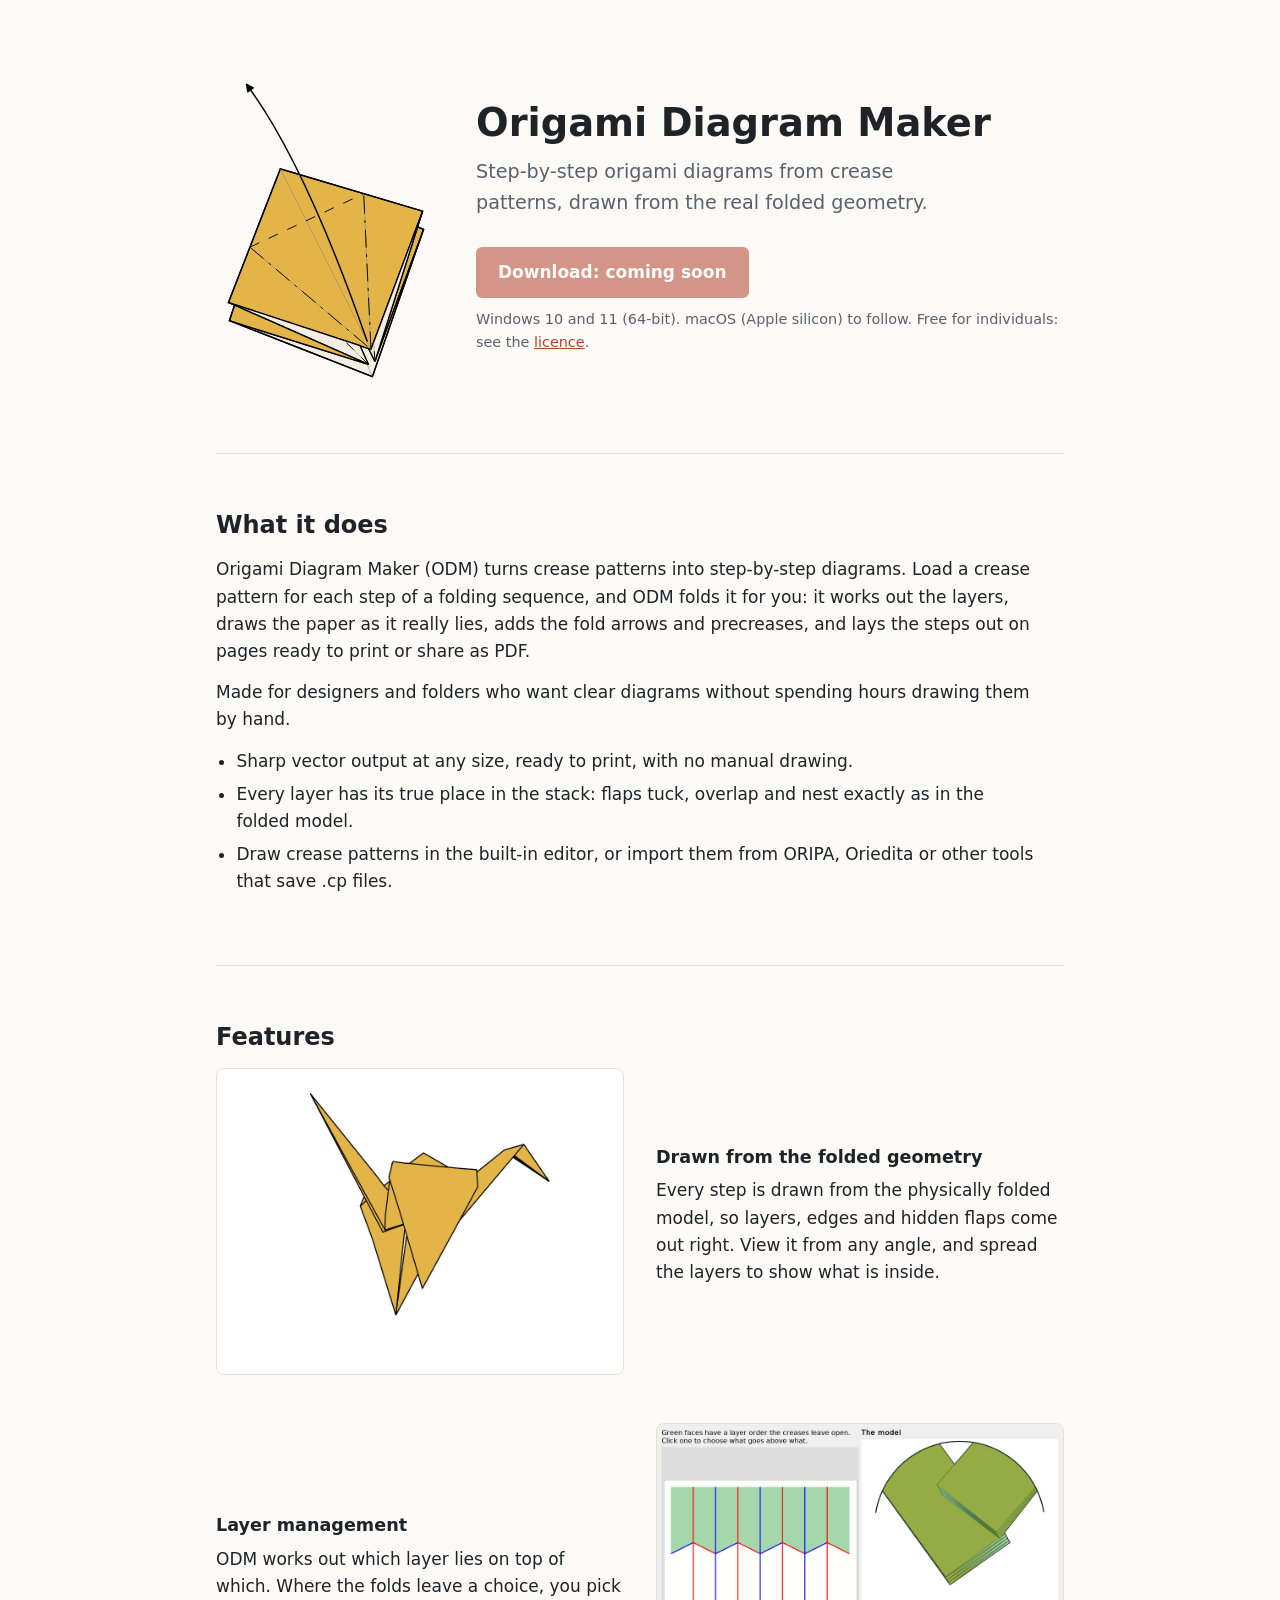
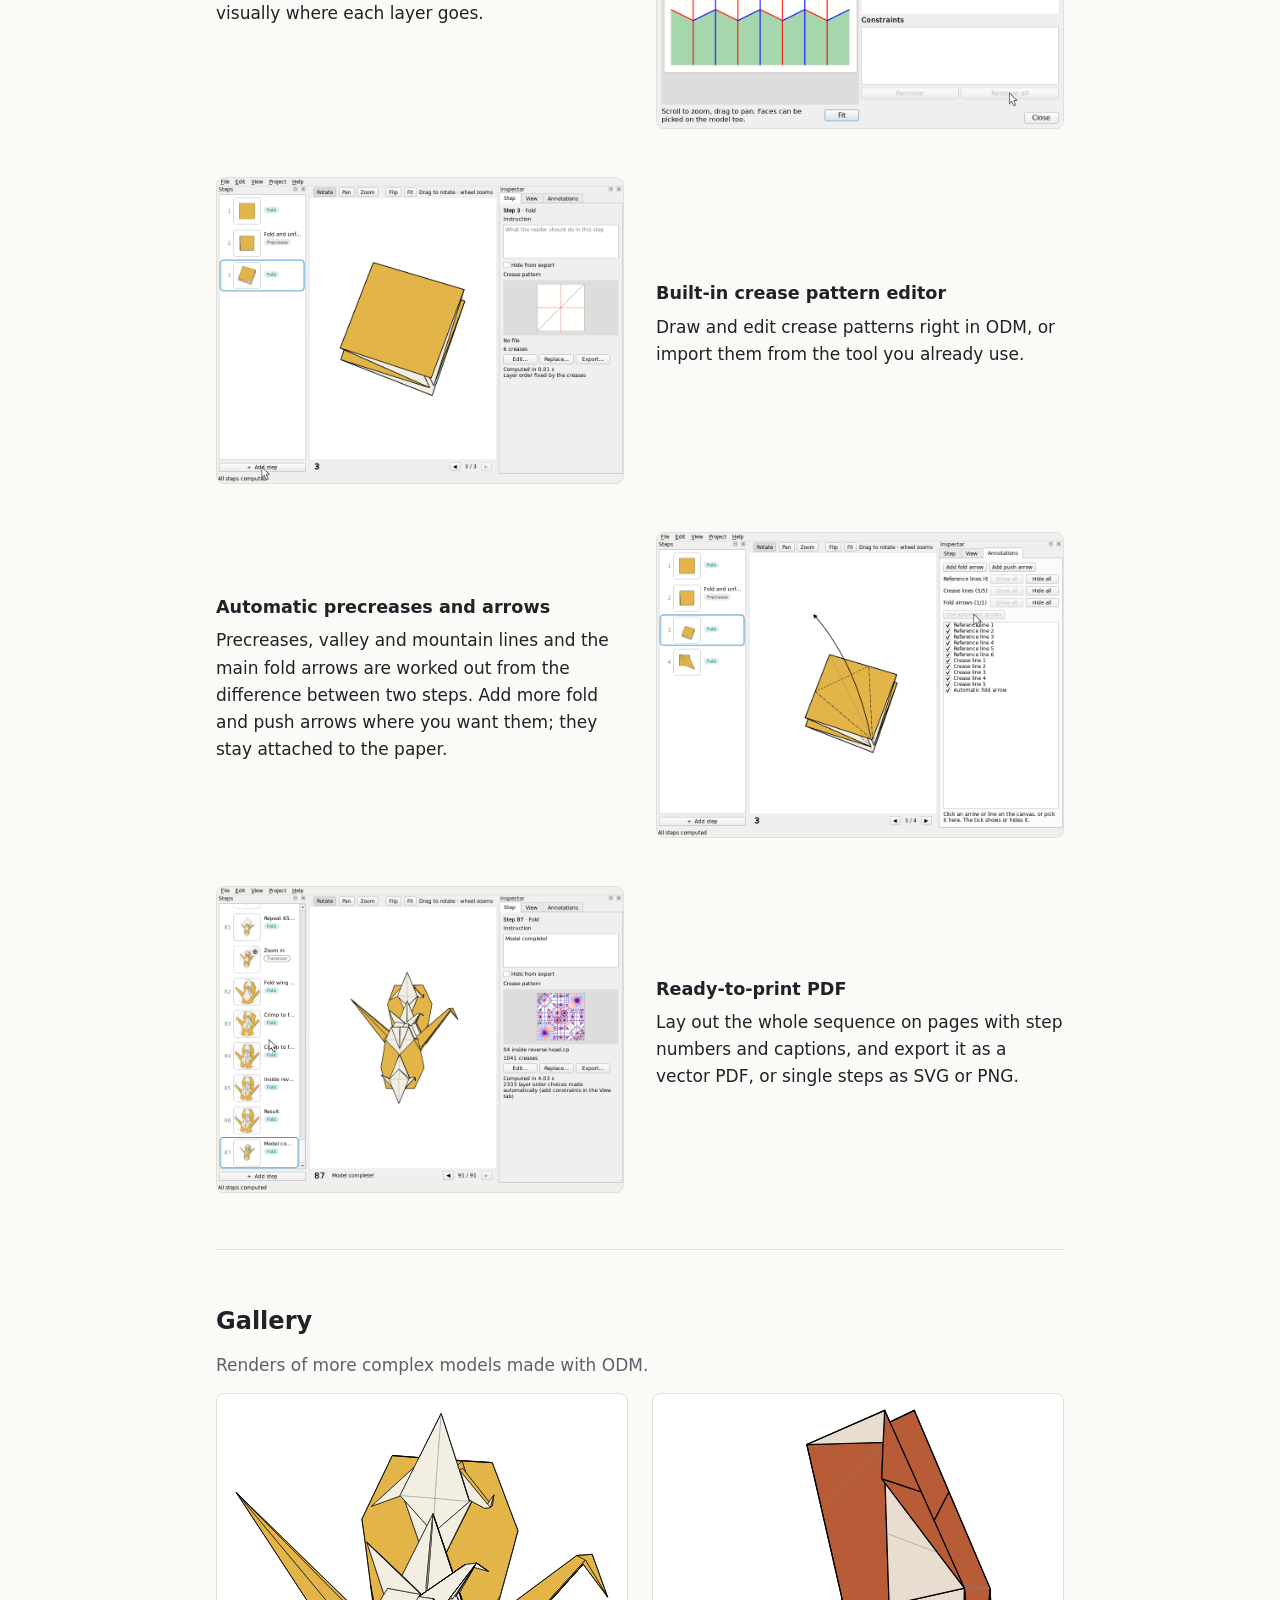
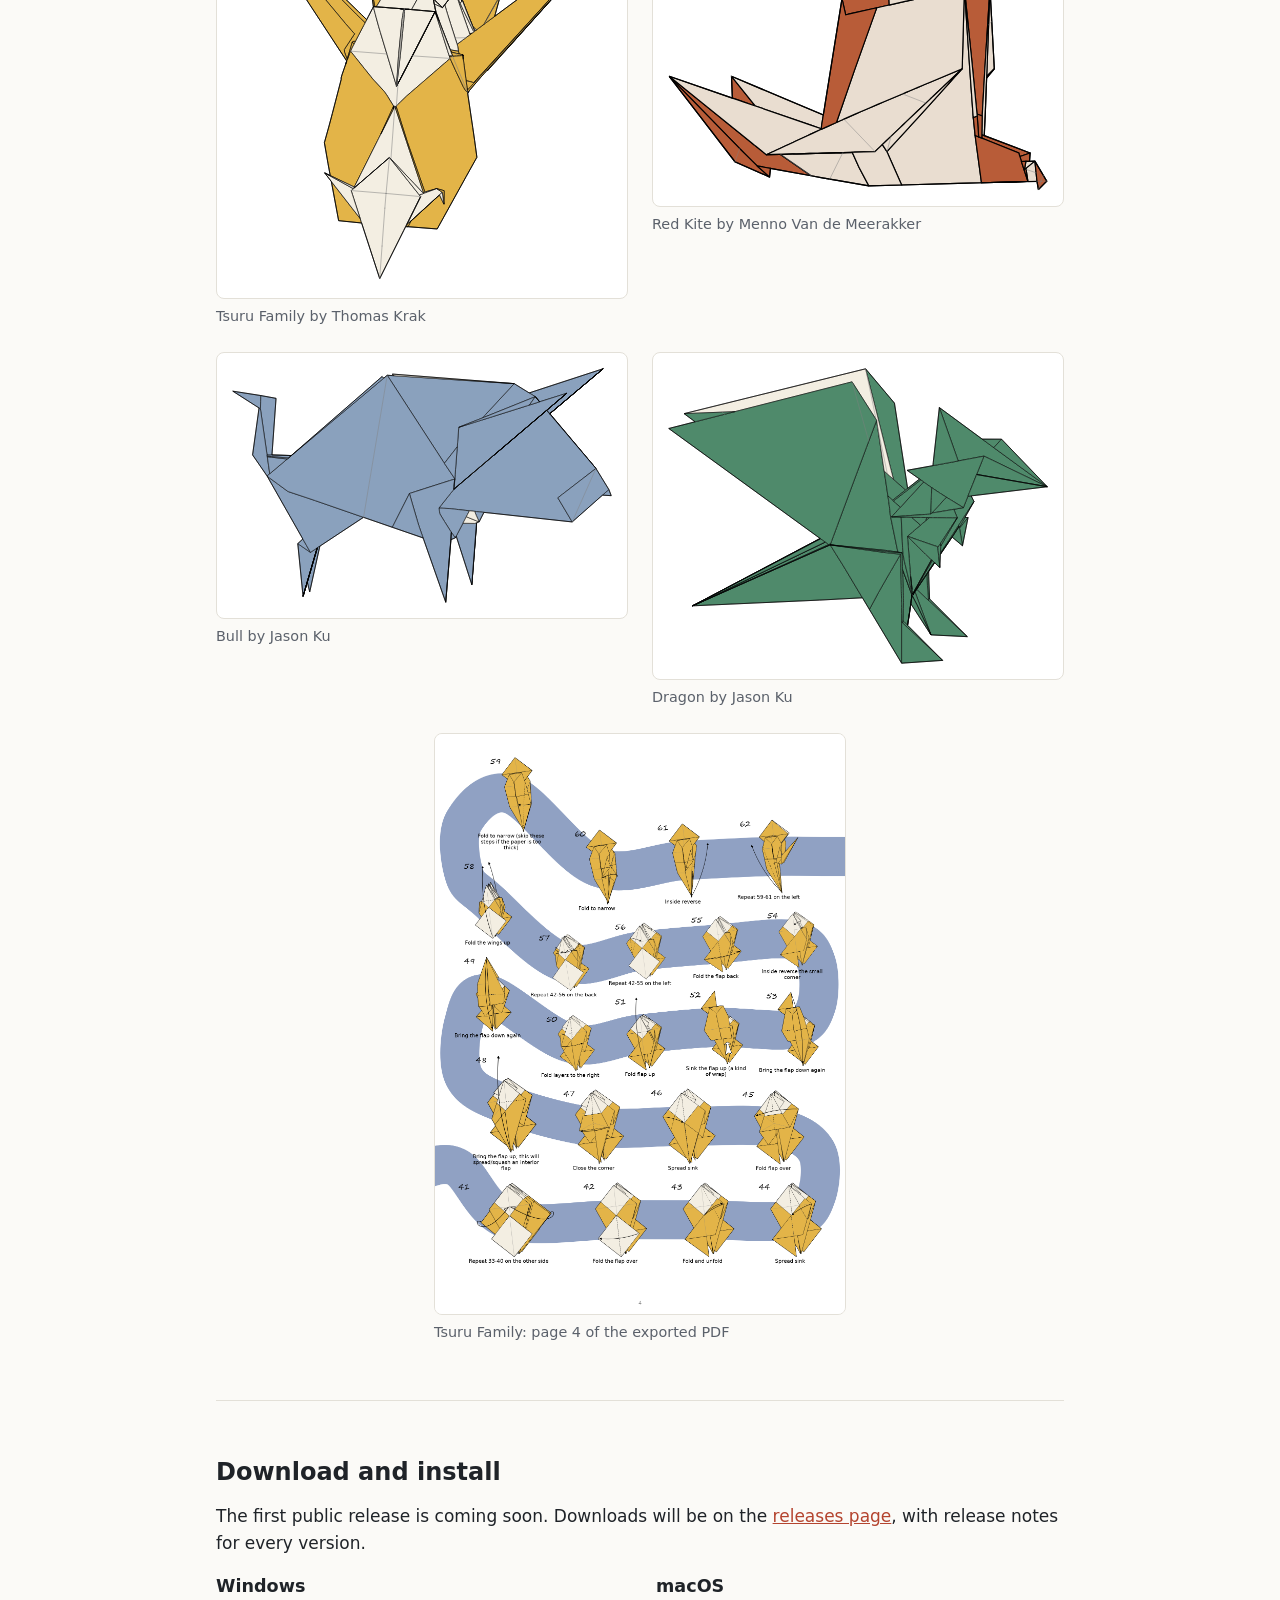
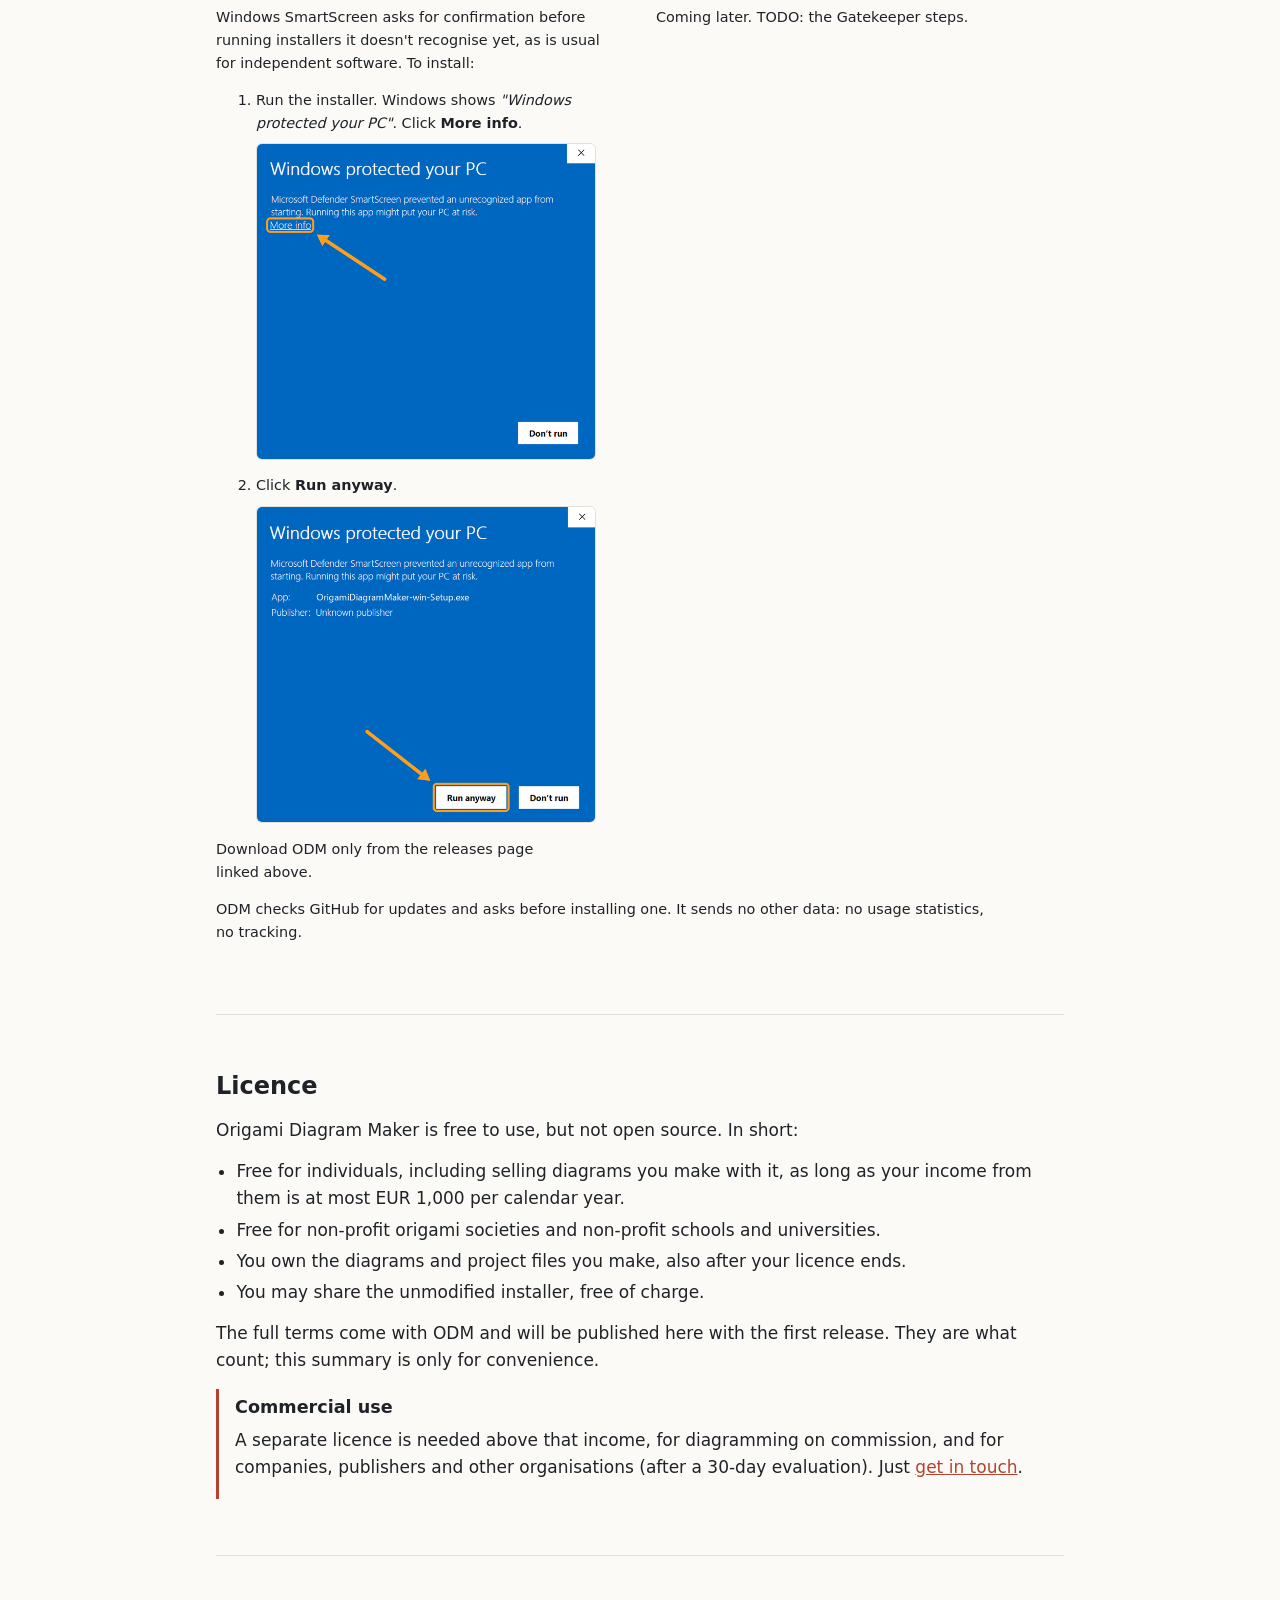
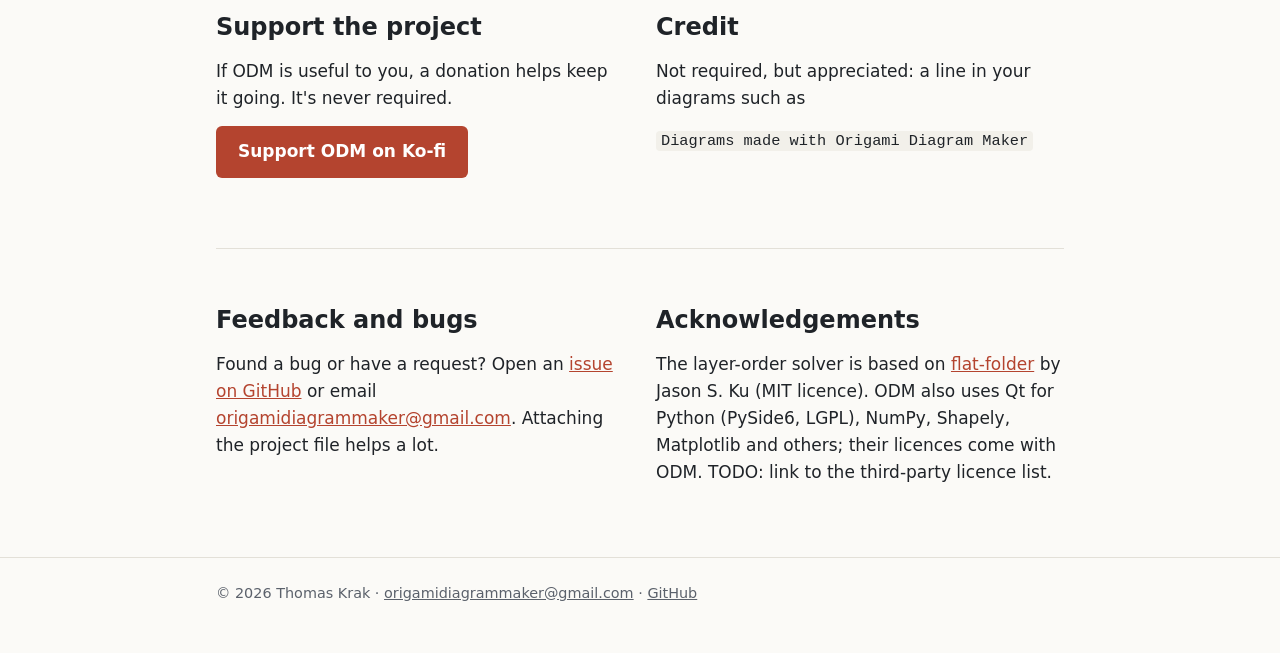
==== docs/index.html @ b50533db "Website: page 4 of the Tsuru Family export with step 47 fixed (?v=2) Co-Authored-By: Claude Opus 5.5" ====
<!doctype html>
<html lang="en">
<head>
<meta charset="utf-8">
<meta name="viewport" content="width=device-width, initial-scale=1">
<title>Origami Diagram Maker</title>
<meta name="description" content="A desktop program for making step-by-step origami diagrams from crease patterns.">
<link rel="icon" href="assets/icon.svg" type="image/svg+xml">
<link rel="icon" href="assets/icon_32.png" sizes="32x32" type="image/png">
<link rel="apple-touch-icon" href="assets/icon_256.png">
<!-- Link previews (Facebook, Discord, forums). TODO: a 1200x630 assets/social.png; the URLs must be absolute. -->
<meta property="og:title" content="Origami Diagram Maker">
<meta property="og:description" content="Step-by-step origami diagrams from crease patterns.">
<meta property="og:url" content="https://origamidiagrammaker.github.io/">
<meta property="og:image" content="https://origamidiagrammaker.github.io/assets/logo_512.png">
<meta name="twitter:card" content="summary">
<style>
  :root { --bg: #fbfaf7; --fg: #1f2328; --muted: #5b616b; --accent: #b4442f; --line: #e3e0d8;
          --panel: #f2f0ea; --on-accent: #ffffff; }
  @media (prefers-color-scheme: dark) {
    :root { --bg: #16181c; --fg: #e8e6e1; --muted: #a3a8b0; --accent: #e07a62; --line: #2c3036;
            --panel: #1e2126; --on-accent: #16181c; }
  }
  * { box-sizing: border-box; }
  html { scroll-behavior: smooth; }
  @media (prefers-reduced-motion: reduce) { html { scroll-behavior: auto; } }
  body { margin: 0; background: var(--bg); color: var(--fg);
         font: 17px/1.6 system-ui, -apple-system, "Segoe UI", Roboto, sans-serif; }
  main { max-width: 880px; margin: 0 auto; padding: 0 16px; }
  section { padding: 56px 0; border-top: 1px solid var(--line); }
  h1 { font-size: 2.4rem; line-height: 1.15; margin: 0 0 12px; }
  h2 { font-size: 1.5rem; line-height: 1.25; margin: 0 0 16px; }
  h3 { font-size: 1.1rem; margin: 0 0 6px; }
  p { margin: 0 0 14px; }
  a { color: var(--accent); }
  .muted { color: var(--muted); }
  .small { font-size: .9rem; }
  /* no lone words on a last line; short texts in lines of even length (ignored where unsupported) */
  p, li { text-wrap: pretty; }
  h1, h2, h3, .lead, figcaption { text-wrap: balance; }
  .points { margin: 0 0 14px; padding-left: 1.2em; }
  .points li { margin-bottom: 6px; }
  /* screenshots in the install steps */
  .shot { display: block; width: 100%; max-width: 340px; height: auto; margin: 8px 0 14px; border-radius: 6px;
          border: 1px solid var(--line); }

  /* hero */
  .hero { display: grid; grid-template-columns: 220px 1fr; gap: 40px; align-items: center;
          padding: 72px 0 56px; }
  .hero img { width: 100%; height: auto; }
  .lead { font-size: 1.2rem; color: var(--muted); margin: 0 0 28px; }
  .button { display: inline-block; background: var(--accent); color: var(--on-accent);
            padding: 12px 22px; border-radius: 6px; text-decoration: none; font-weight: 600; }
  .button[aria-disabled="true"] { opacity: .55; pointer-events: none; }
  .download-meta { margin-top: 10px; }
  @media (max-width: 640px) {
    .hero { grid-template-columns: 1fr; gap: 24px; padding-top: 40px; text-align: center; }
    .hero img { max-width: 160px; margin: 0 auto; display: block; }
  }

  /* features: a clip with text beside it, alternating sides */
  .feature { display: grid; grid-template-columns: 1fr 1fr; gap: 32px; align-items: center;
             margin: 0 0 48px; }
  .feature:last-child { margin-bottom: 0; }
  .feature:nth-child(odd) .media { order: 2; }
  @media (max-width: 640px) {
    .feature { grid-template-columns: 1fr; gap: 16px; }
    .feature:nth-child(odd) .media { order: 0; }
  }
  .media video, .media img, .gallery img { width: 100%; height: auto; display: block; border-radius: 8px;
                                           border: 1px solid var(--line); background: #fff; }
  .slot { aspect-ratio: 4 / 3; border: 2px dashed var(--line); border-radius: 8px;
          display: grid; place-items: center; color: var(--muted); font-size: .9rem;
          text-align: center; padding: 12px; background: var(--panel); }

  .gallery { display: grid; grid-template-columns: repeat(2, 1fr); gap: 24px; align-items: start; }
  /* an odd one out on the last row: centred, at the width of a column */
  .gallery figure:last-child:nth-child(odd) { grid-column: 1 / -1; justify-self: center; width: calc(50% - 12px); }
  @media (max-width: 560px) { .gallery { grid-template-columns: 1fr; }
    .gallery figure:last-child:nth-child(odd) { width: auto; justify-self: stretch; } }
  .gallery figure { margin: 0; }
  .gallery figcaption { font-size: .9rem; color: var(--muted); margin-top: 6px; }
  .zoom { display: block; cursor: zoom-in; }
  .zoom:focus-visible { outline: 2px solid var(--accent); outline-offset: 3px; border-radius: 8px; }

  /* the larger view of a gallery image */
  .lightbox { border: 0; padding: 0; background: transparent; max-width: 100vw; max-height: 100vh;
              width: 100vw; height: 100vh; cursor: zoom-out; }
  .lightbox::backdrop { background: rgba(0, 0, 0, .8); }
  .lightbox[open] { display: flex; flex-direction: column; align-items: center; justify-content: center; gap: 10px; }
  .lightbox img { max-width: calc(100vw - 32px); max-height: calc(100vh - 80px); width: auto; height: auto;
                  background: #fff; border-radius: 8px; }
  .lightbox p { color: #e8e6e1; margin: 0; font-size: .95rem; text-align: center; padding: 0 16px; }

  .cols { display: grid; grid-template-columns: 1fr 1fr; gap: 32px; }
  @media (max-width: 640px) { .cols { grid-template-columns: 1fr; } }
  ul { padding-left: 1.2em; margin: 0 0 14px; }
  li { margin-bottom: 4px; }
  ol.steps li { margin-bottom: 8px; }
  code { background: var(--panel); padding: 1px 5px; border-radius: 4px; font-size: .9em; }
  .box { border-left: 3px solid var(--accent); padding: 4px 0 4px 16px; }

  footer { border-top: 1px solid var(--line); padding: 24px 0 48px; color: var(--muted); font-size: .9rem; }
  footer a { color: inherit; }
</style>
</head>
<body>
<main>

  <!-- ===== Hero ===== -->
  <header class="hero">
    <picture>
      <source srcset="assets/logo_dark.svg" media="(prefers-color-scheme: dark)">
      <img src="assets/logo.svg" alt="Logo: a preliminary base with the arrow of a petal fold">
    </picture>
    <div>
      <h1>Origami Diagram Maker</h1>
      <p class="lead">Step-by-step origami diagrams from crease patterns, drawn from the real
        folded geometry.</p>
      <!-- When released: href to the Releases page or the installer, and drop aria-disabled -->
      <a class="button" href="#download" aria-disabled="true">Download: coming soon</a>
      <p class="download-meta small muted">Windows 10 and 11 (64-bit). macOS (Apple silicon) to follow.
        Free for individuals: see the <a href="#licence">licence</a>.</p>
    </div>
  </header>

  <!-- ===== What it is ===== -->
  <section id="about">
    <h2>What it does</h2>
    <p>Origami Diagram Maker (ODM) turns crease patterns into step-by-step diagrams. Load a
      crease pattern for each step of a folding sequence, and ODM folds it for you: it works
      out the layers, draws the paper as it really lies, adds the fold arrows and
      precreases, and lays the steps out on pages ready to print or share as PDF.</p>
    <p>Made for designers and folders who want clear diagrams without spending hours drawing
      them by hand.</p>
    <ul class="points">
      <li>Sharp vector output at any size, ready to print, with no manual drawing.</li>
      <li>Every layer has its true place in the stack: flaps tuck, overlap and nest exactly as
        in the folded model.</li>
      <li>Draw crease patterns in the built-in editor, or import them from ORIPA, Oriedita or
        other tools that save .cp files.</li>
    </ul>
  </section>

  <!-- ===== Features with clips =====
       Each .slot is replaced by:
       <video src="assets/clip_x.mp4" poster="assets/clip_x.png" autoplay muted loop playsinline
              aria-label="..."></video>
       (visitors who prefer reduced motion get the still image; see the script at the end).
       After replacing a clip, raise its ?v= number: browsers cache videos hard. -->
  <section id="features">
    <h2>Features</h2>

    <div class="feature">
      <div class="media"><video src="assets/clip_view.mp4?v=2" poster="assets/clip_view.png?v=2" autoplay muted loop playsinline
        aria-label="A folded crane whose layers shift as it is seen from changing directions"></video></div>
      <div>
        <h3>Drawn from the folded geometry</h3>
        <p>Every step is drawn from the physically folded model, so layers, edges and hidden
          flaps come out right. View it from any angle, and spread the layers to show what is
          inside.</p>
      </div>
    </div>

    <div class="feature">
      <div class="media"><video src="assets/clip_layers.mp4" poster="assets/clip_layers.png" autoplay muted loop playsinline
        aria-label="The layer order window: clicking two pairs of faces changes which layers of the model lie on top"></video></div>
      <div>
        <h3>Layer management</h3>
        <p>ODM works out which layer lies on top of which. Where the folds leave a
          choice, you pick visually where each layer goes.</p>
      </div>
    </div>

    <div class="feature">
      <div class="media"><video src="assets/clip_editor.mp4?v=2" poster="assets/clip_editor.png?v=2" autoplay muted loop playsinline
        aria-label="A petal fold drawn in the crease pattern editor on a preliminary base; confirmed, it becomes the next step, and the step before gets its fold arrow"></video></div>
      <div>
        <h3>Built-in crease pattern editor</h3>
        <p>Draw and edit crease patterns right in ODM, or import them from the tool you already
          use.</p>
      </div>
    </div>

    <div class="feature">
      <div class="media"><video src="assets/clip_arrows.mp4" poster="assets/clip_arrows.png" autoplay muted loop playsinline
        aria-label="A petal fold with its automatic fold arrow: a push arrow and a second fold arrow are placed on the model, then removed again"></video></div>
      <div>
        <h3>Automatic precreases and arrows</h3>
        <p>Precreases, valley and mountain lines and the main fold arrows are worked out from
          the difference between two steps. Add more fold and push arrows where you want them;
          they stay attached to the paper.</p>
      </div>
    </div>

    <div class="feature">
      <div class="media"><video src="assets/clip_export.mp4" poster="assets/clip_export.png" autoplay muted loop playsinline
        aria-label="The Tsuru Family sequence opened for PDF export: a preview of its six pages, laid out on a ribbon, paged through"></video></div>
      <div>
        <h3>Ready-to-print PDF</h3>
        <p>Lay out the whole sequence on pages with step numbers and captions, and export it as
          a vector PDF, or single steps as SVG or PNG.</p>
      </div>
    </div>
  </section>

  <!-- ===== Gallery ===== -->
  <section id="gallery">
    <h2>Gallery</h2>
    <p class="muted">Renders of more complex models made with ODM.</p>
    <div class="gallery">
      <figure><a href="assets/gallery_tsurufamily.svg" class="zoom"><img src="assets/gallery_tsurufamily.svg" alt="The Tsuru Family origami model, drawn by ODM" loading="lazy"></a><figcaption>Tsuru Family by Thomas Krak</figcaption></figure>
      <figure><a href="assets/gallery_redkite.svg" class="zoom"><img src="assets/gallery_redkite.svg" alt="The Red Kite origami model, drawn by ODM" loading="lazy"></a><figcaption>Red Kite by Menno Van de Meerakker</figcaption></figure>
      <figure><a href="assets/gallery_bull.svg" class="zoom"><img src="assets/gallery_bull.svg" alt="The Bull origami model, drawn by ODM" loading="lazy"></a><figcaption>Bull by Jason Ku</figcaption></figure>
      <figure><a href="assets/gallery_dragon.svg" class="zoom"><img src="assets/gallery_dragon.svg" alt="The Dragon origami model, drawn by ODM" loading="lazy"></a><figcaption>Dragon by Jason Ku</figcaption></figure>
      <figure><a href="assets/gallery_tsurufamily_page4.png?v=2" class="zoom"><img src="assets/gallery_tsurufamily_page4.png?v=2" alt="Page 4 of the Tsuru Family diagrams as exported to PDF: steps 41 to 62 along a ribbon" loading="lazy"></a><figcaption>Tsuru Family: page 4 of the exported PDF</figcaption></figure>
    </div>
  </section>

  <!-- ===== Download and install ===== -->
  <section id="download">
    <h2>Download and install</h2>
    <p>The first public release is coming soon. Downloads will be on the
      <a href="https://github.com/origamidiagrammaker/origamidiagrammaker.github.io/releases">releases page</a>,
      with release notes for every version.</p>
    <div class="cols">
      <div>
        <h3>Windows</h3>
        <p class="small">Windows SmartScreen asks for confirmation before running installers
          it doesn't recognise yet, as is usual for independent software. To install:</p>
        <ol class="steps small">
          <li>Run the installer. Windows shows <em>"Windows protected your PC"</em>. Click
            <strong>More info</strong>.
            <img class="shot" src="assets/smartscreen_1_more_info.png" width="663" height="618" loading="lazy"
              alt="The SmartScreen warning &quot;Windows protected your PC&quot;, with the More info link marked"></li>
          <li>Click <strong>Run anyway</strong>.
            <img class="shot" src="assets/smartscreen_2_run_anyway.png" width="660" height="617" loading="lazy"
              alt="The same warning after More info, showing the installer's name, with the Run anyway button marked"></li>
        </ol>
        <p class="small">Download ODM only from the releases page linked above.</p>
      </div>
      <div>
        <h3>macOS</h3>
        <p class="small">Coming later. TODO: the Gatekeeper steps.</p>
      </div>
    </div>
    <p class="small">ODM checks GitHub for updates and asks before installing one. It
      sends no other data: no usage statistics, no tracking.</p>
  </section>

  <!-- ===== Licence ===== -->
  <section id="licence">
    <h2>Licence</h2>
    <p>Origami Diagram Maker is free to use, but not open source. In short:</p>
    <ul>
      <li>Free for individuals, including selling diagrams you make with it, as long as your
        income from them is at most EUR 1,000 per calendar year.</li>
      <li>Free for non-profit origami societies and non-profit schools and universities.</li>
      <li>You own the diagrams and project files you make, also after your licence ends.</li>
      <li>You may share the unmodified installer, free of charge.</li>
    </ul>
    <p>The full terms come with ODM and will be published here with the first
      release. They are what count; this summary is only for convenience.</p>
    <div class="box" id="commercial">
      <h3>Commercial use</h3>
      <p>A separate licence is needed above that income, for diagramming on commission, and
        for companies, publishers and other organisations (after a 30-day evaluation). Just
        <a href="mailto:origamidiagrammaker@gmail.com?subject=Commercial%20licence">get in touch</a>.</p>
    </div>
  </section>

  <!-- ===== Support, credit ===== -->
  <section id="support">
    <div class="cols">
      <div>
        <h2>Support the project</h2>
        <p>If ODM is useful to you, a donation helps keep it going. It's never required.</p>
        <!-- A plain link, not Ko-fi's widget: no third-party scripts or requests on this page -->
        <p><a class="button" href="https://ko-fi.com/origamidiagrammaker">Support ODM on Ko-fi</a></p>
      </div>
      <div>
        <h2>Credit</h2>
        <p>Not required, but appreciated: a line in your diagrams such as</p>
        <p><code>Diagrams made with Origami Diagram Maker</code></p>
      </div>
    </div>
  </section>

  <!-- ===== Feedback and acknowledgements ===== -->
  <section id="contact">
    <div class="cols">
      <div>
        <h2>Feedback and bugs</h2>
        <p>Found a bug or have a request? Open an
          <a href="https://github.com/origamidiagrammaker/origamidiagrammaker.github.io/issues">issue on GitHub</a>
          or email <a href="mailto:origamidiagrammaker@gmail.com">origamidiagrammaker@gmail.com</a>.
          Attaching the project file helps a lot.</p>
      </div>
      <div>
        <h2>Acknowledgements</h2>
        <p>The layer-order solver is based on
          <a href="https://github.com/origamimagiro/flat-folder">flat-folder</a> by Jason S. Ku
          (MIT licence). ODM also uses Qt for Python (PySide6, LGPL), NumPy, Shapely,
          Matplotlib and others; their licences come with ODM.
          TODO: link to the third-party licence list.</p>
      </div>
    </div>
  </section>

</main>
<footer>
  <main>
    &copy; 2026 Thomas Krak &middot;
    <a href="mailto:origamidiagrammaker@gmail.com">origamidiagrammaker@gmail.com</a> &middot;
    <a href="https://github.com/origamidiagrammaker/origamidiagrammaker.github.io">GitHub</a>
  </main>
</footer>
<dialog class="lightbox" aria-label="Larger image"><img alt=""><p></p></dialog>
<script>
  // Gallery images open larger in a dialog; a click anywhere or Esc closes it. Without
  // scripts the links still open the image itself.
  const box = document.querySelector(".lightbox");
  document.querySelectorAll("a.zoom").forEach(a => a.addEventListener("click", e => {
    e.preventDefault();
    const img = a.querySelector("img"), cap = a.closest("figure").querySelector("figcaption");
    box.querySelector("img").src = a.href;
    box.querySelector("img").alt = img.alt;
    box.querySelector("p").textContent = cap ? cap.textContent : "";
    box.showModal();
  }));
  box.addEventListener("click", () => box.close());

  // Looping clips stay still for visitors who prefer reduced motion (they see the poster image).
  // Otherwise each plays while it is in view. Browsers pause muted autoplay videos on their
  // own (off screen, or while the window is resized) and don't always resume them: a clip
  // in view stayed paused after the window was made narrow and wide again. So the page keeps
  // track of which clips are in view and plays any of them that gets paused.
  const clips = document.querySelectorAll("video[autoplay]");
  if (matchMedia("(prefers-reduced-motion: reduce)").matches) {
    clips.forEach(v => { v.removeAttribute("autoplay"); v.pause(); v.controls = true; });
  } else if ("IntersectionObserver" in window) {
    const inView = new Set();
    const play = v => { if (inView.has(v) && v.paused) v.play().catch(() => {}); };
    const seen = new IntersectionObserver(entries => entries.forEach(e => {
      if (e.isIntersecting) { inView.add(e.target); play(e.target); }
      else { inView.delete(e.target); e.target.pause(); }
    }));
    clips.forEach(v => {
      seen.observe(v);
      v.addEventListener("pause", () => setTimeout(() => play(v), 250));
    });
    let settle;
    addEventListener("resize", () => { clearTimeout(settle); settle = setTimeout(() => clips.forEach(play), 300); });
  }
</script>
</body>
</html>
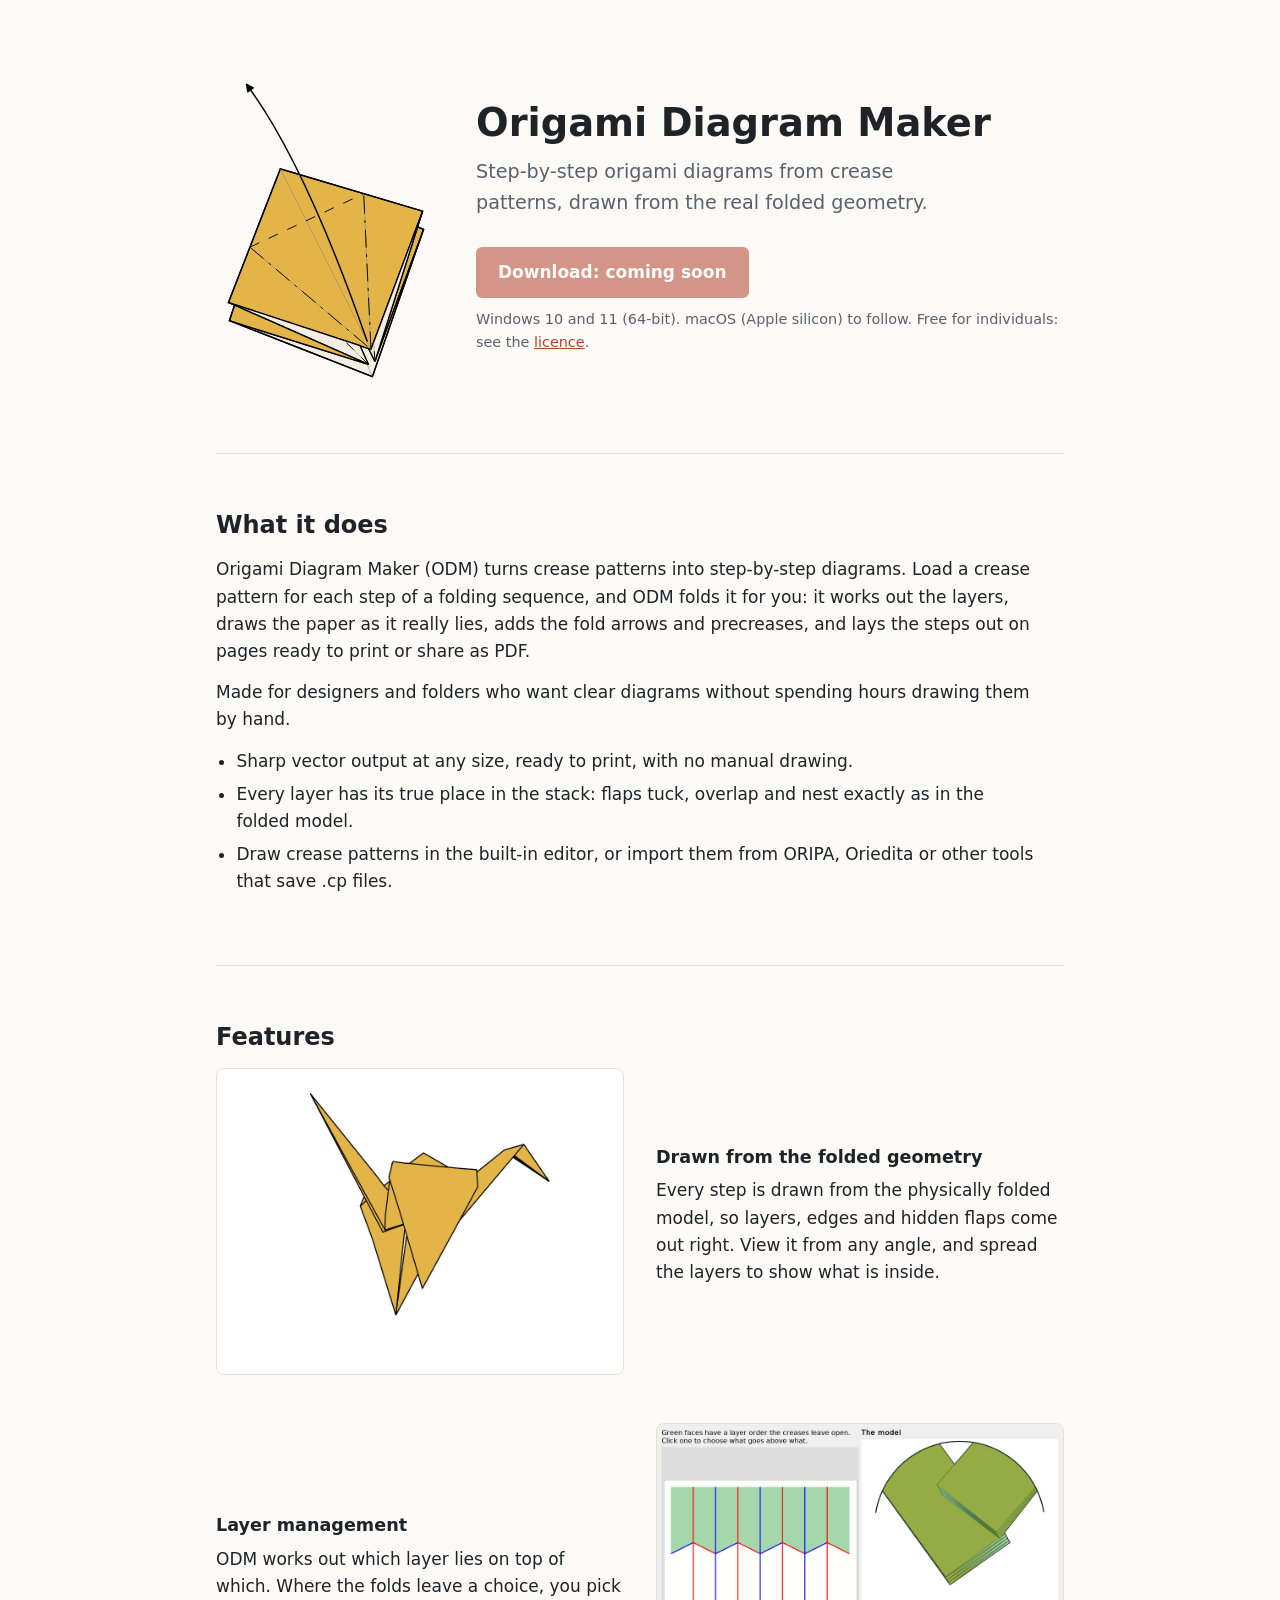
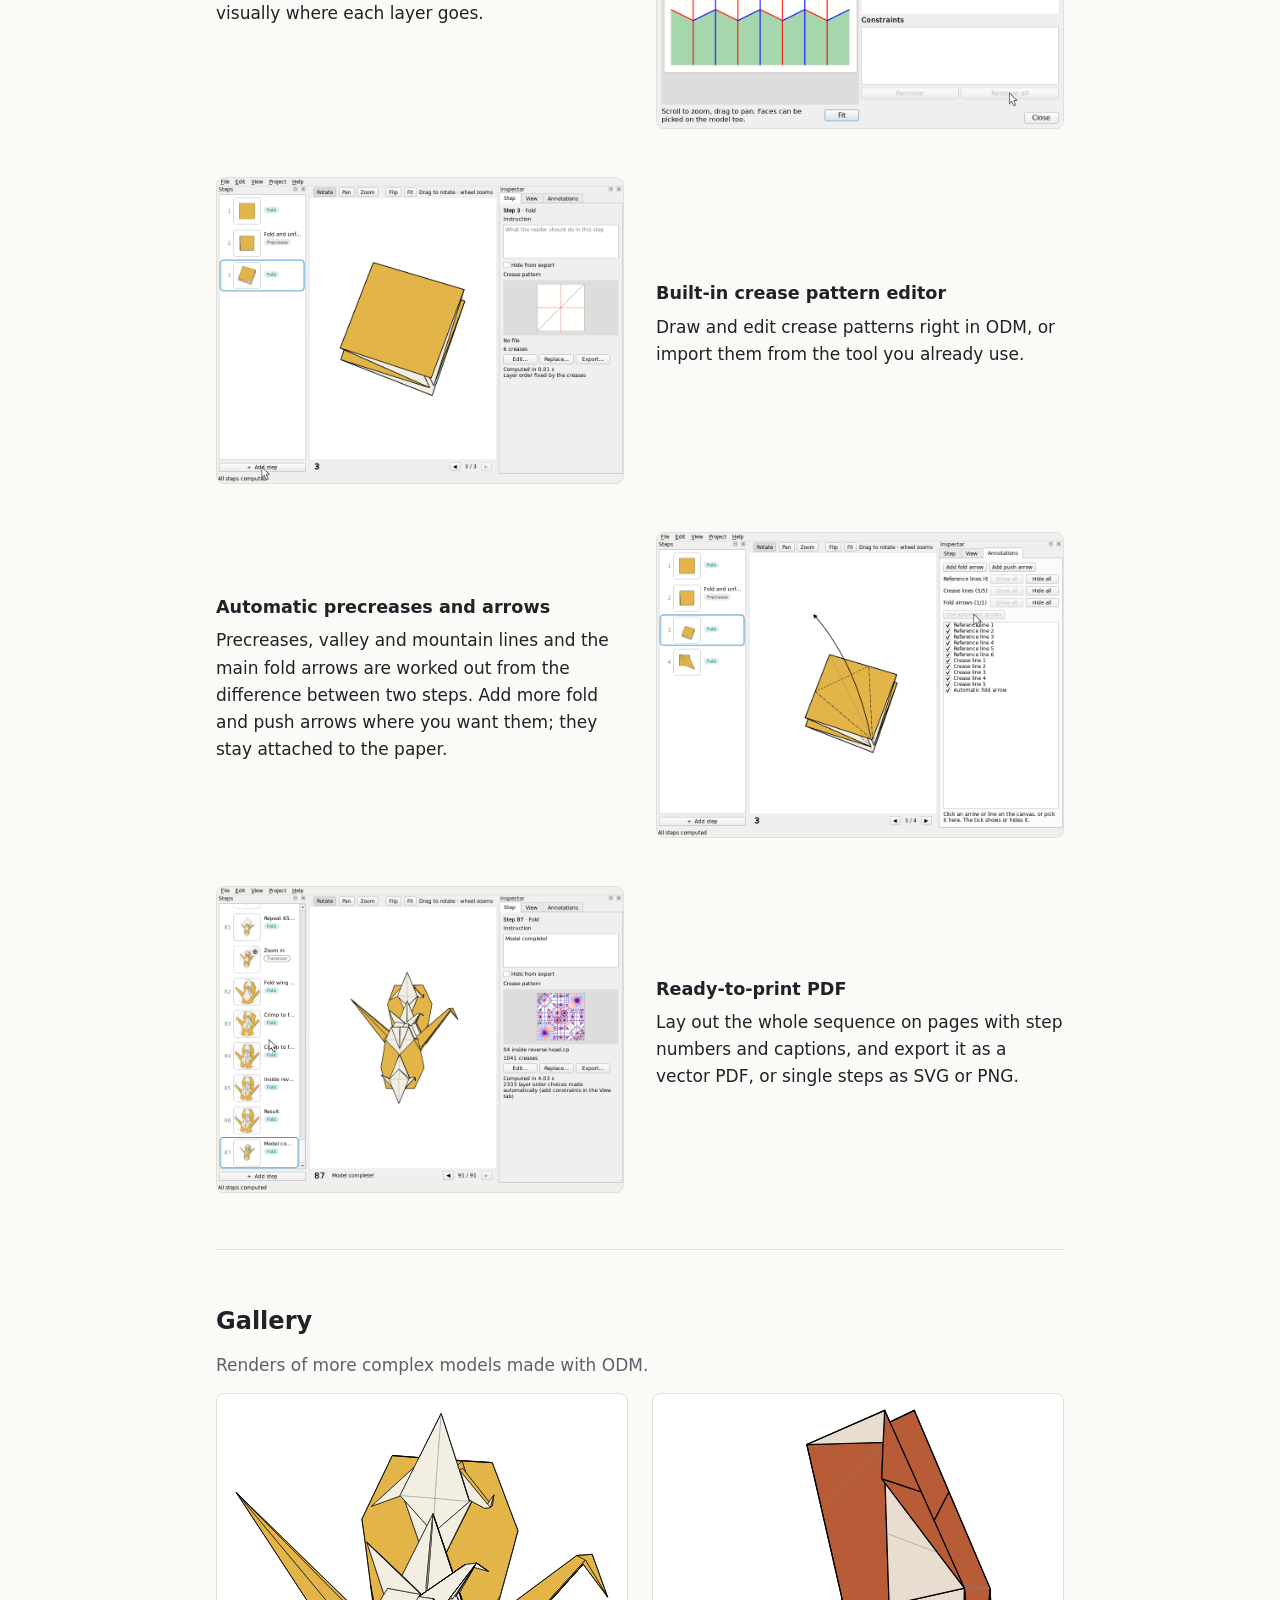
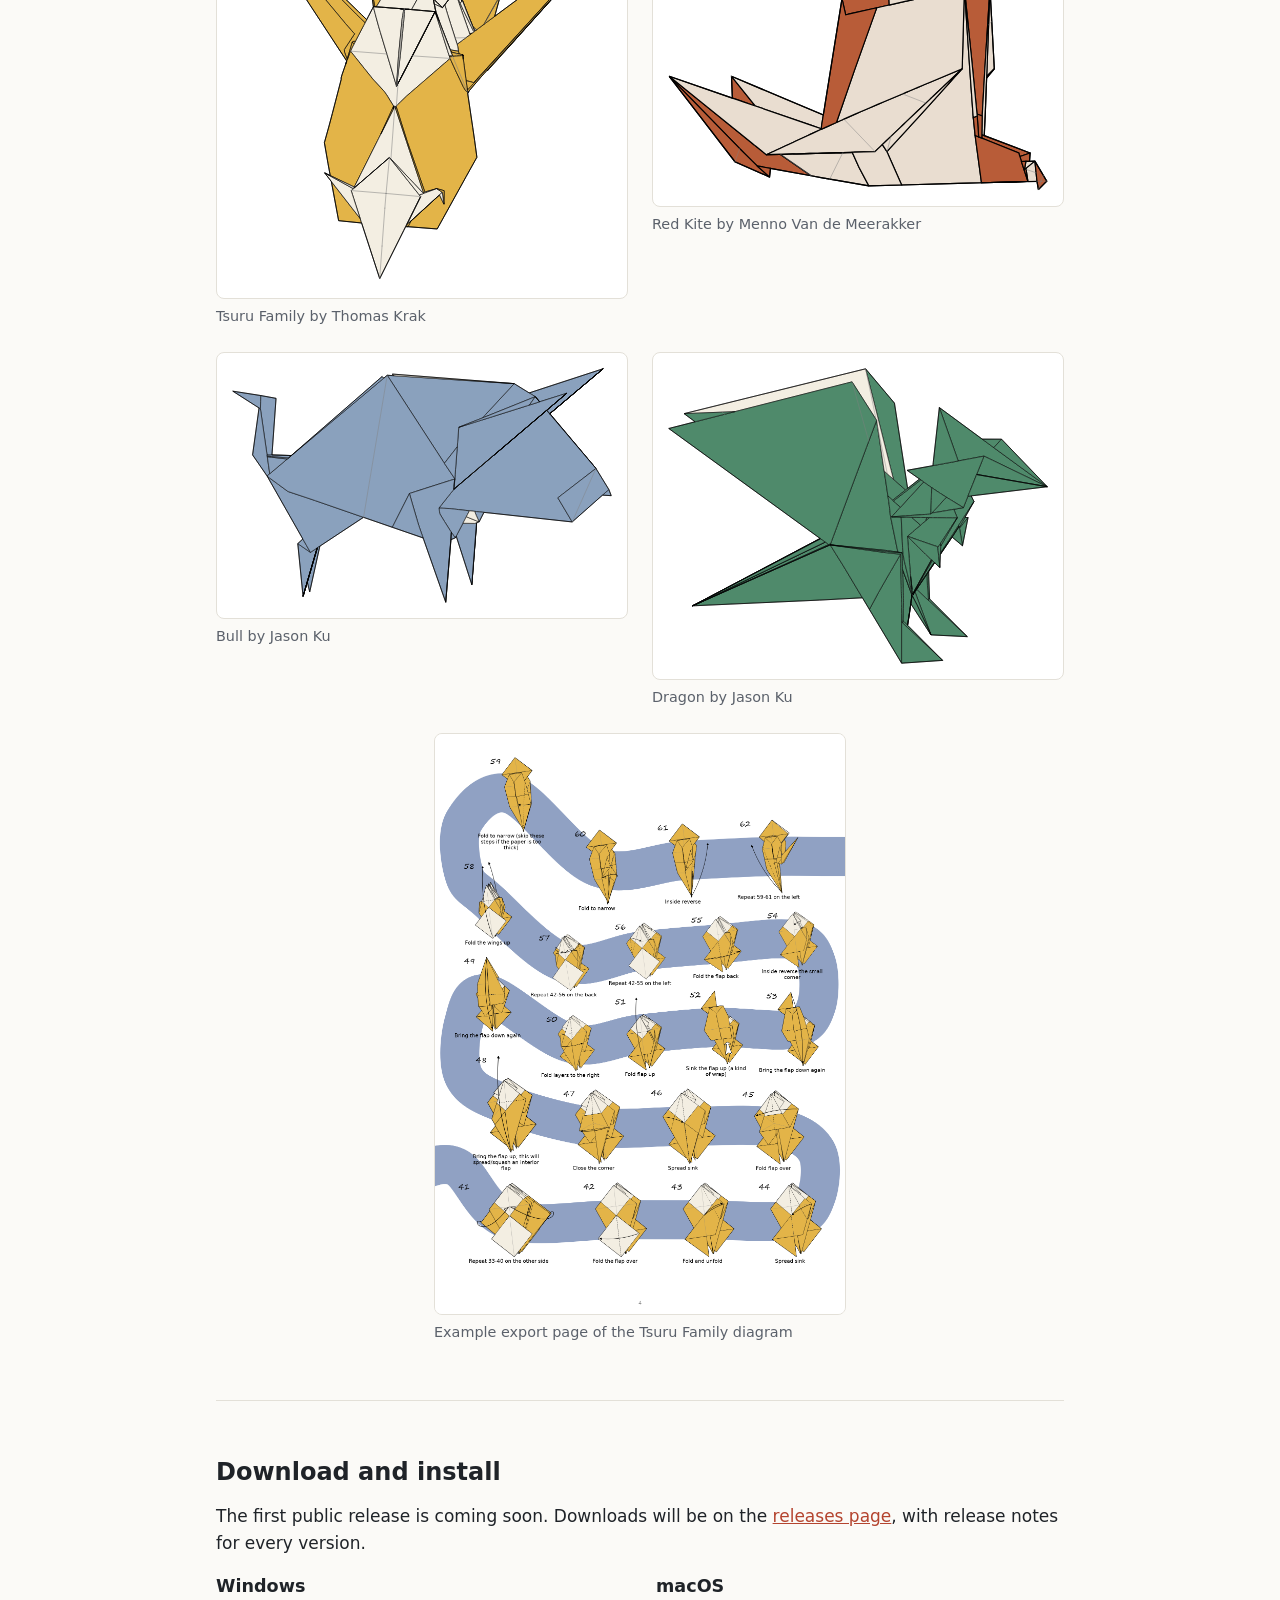
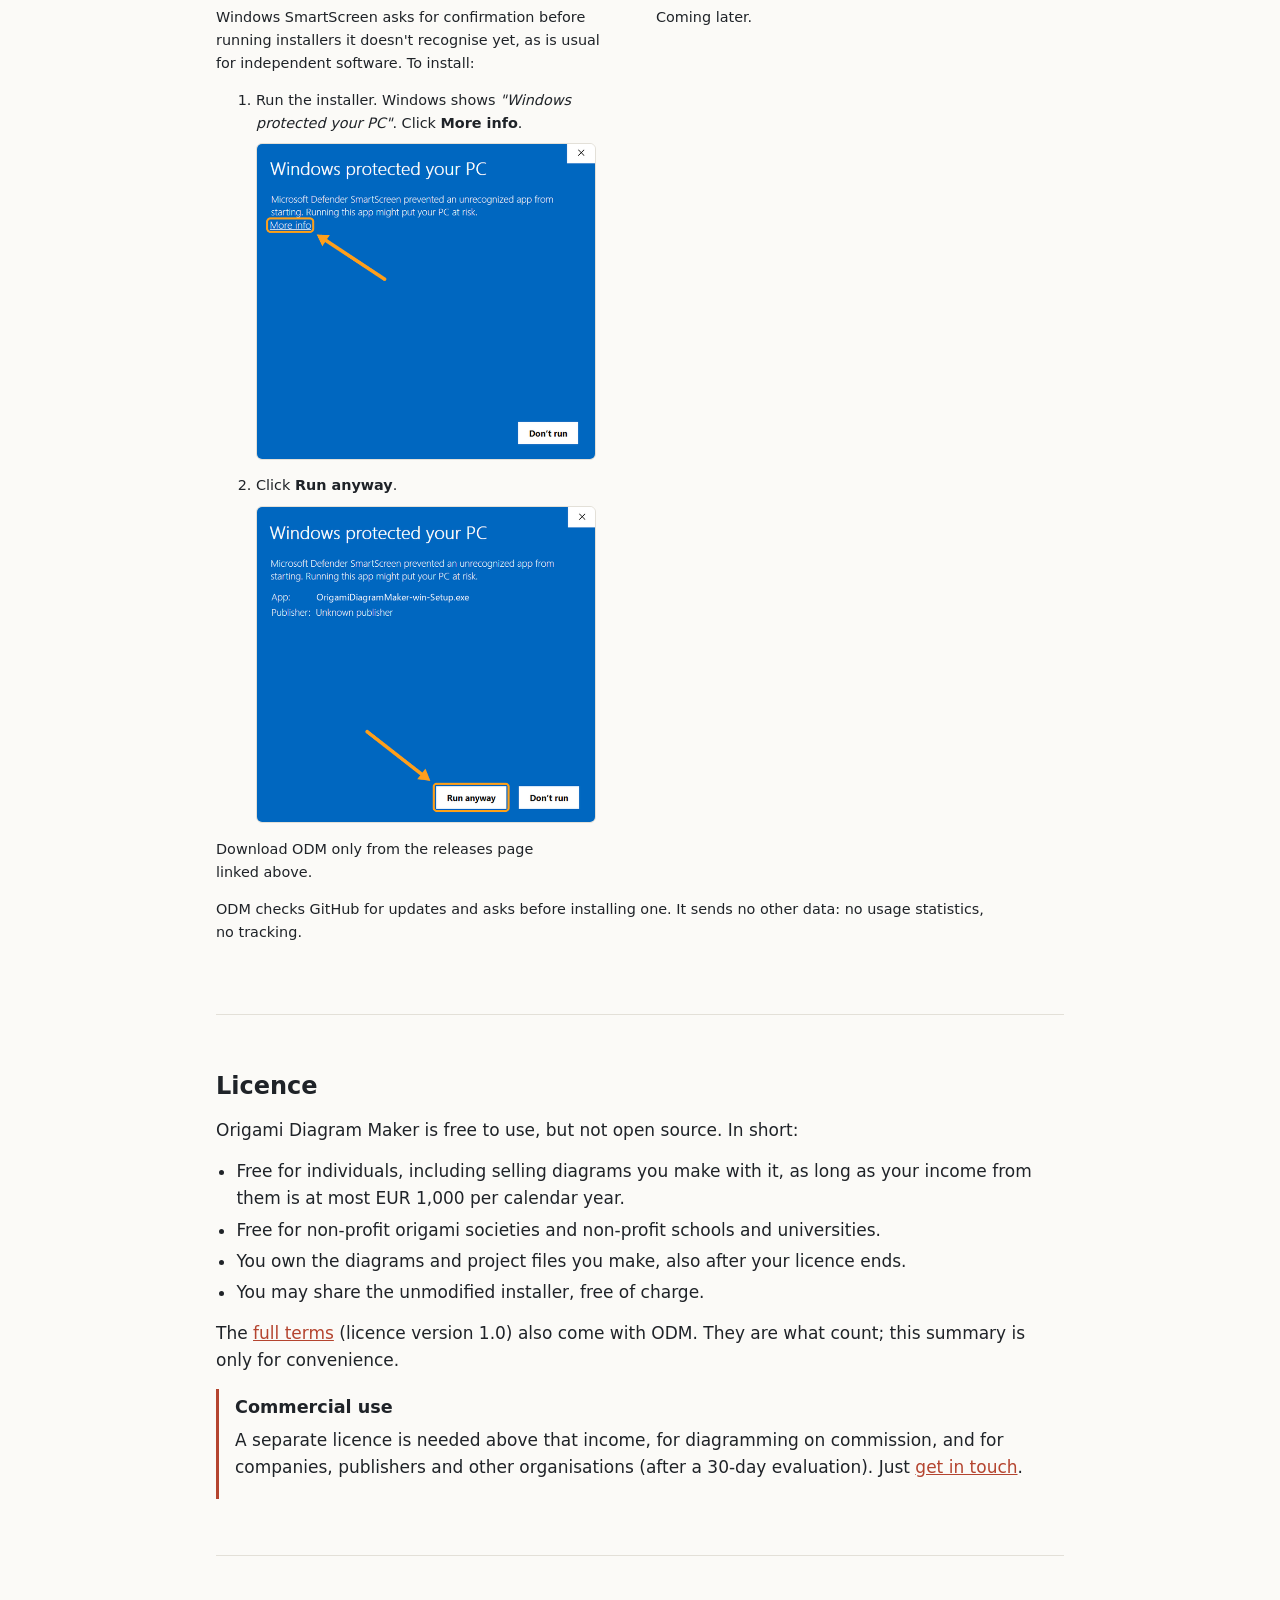
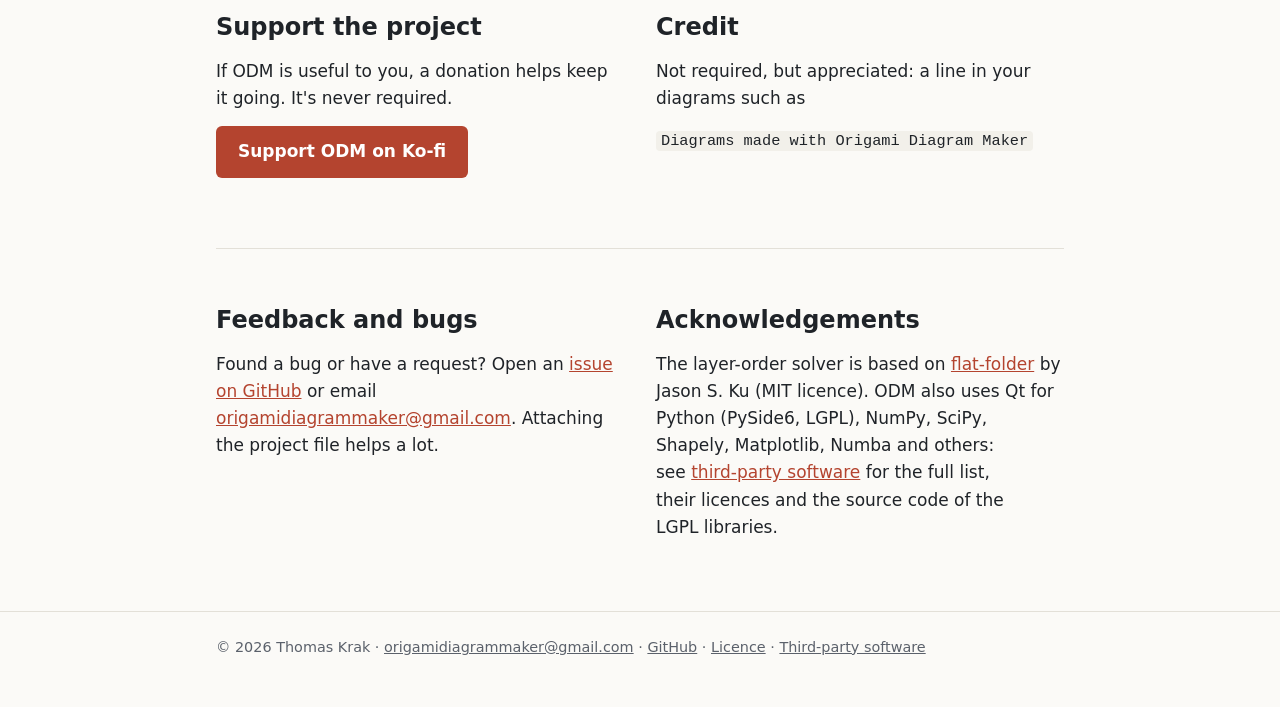
==== commit 941566f2: "Website: the licence and third-party software pages; no TODOs left - licence.html: the full licence " ====
--- a/docs/index.html
+++ b/docs/index.html
@@ -8,12 +8,16 @@
 <link rel="icon" href="assets/icon.svg" type="image/svg+xml">
 <link rel="icon" href="assets/icon_32.png" sizes="32x32" type="image/png">
 <link rel="apple-touch-icon" href="assets/icon_256.png">
-<!-- Link previews (Facebook, Discord, forums). TODO: a 1200x630 assets/social.png; the URLs must be absolute. -->
+<!-- Link previews (Facebook, Discord, forums, messengers); the URLs must be absolute.
+     assets/social.png: devtools/brand/make_social.py in the dev repository. -->
 <meta property="og:title" content="Origami Diagram Maker">
 <meta property="og:description" content="Step-by-step origami diagrams from crease patterns.">
 <meta property="og:url" content="https://origamidiagrammaker.github.io/">
-<meta property="og:image" content="https://origamidiagrammaker.github.io/assets/logo_512.png">
-<meta name="twitter:card" content="summary">
+<meta property="og:image" content="https://origamidiagrammaker.github.io/assets/social.png">
+<meta property="og:image:width" content="1200">
+<meta property="og:image:height" content="630">
+<meta property="og:image:alt" content="The Origami Diagram Maker logo: a folded model with a fold arrow, next to the name">
+<meta name="twitter:card" content="summary_large_image">
 <style>
   :root { --bg: #fbfaf7; --fg: #1f2328; --muted: #5b616b; --accent: #b4442f; --line: #e3e0d8;
           --panel: #f2f0ea; --on-accent: #ffffff; }
@@ -213,7 +217,7 @@
       <figure><a href="assets/gallery_redkite.svg" class="zoom"><img src="assets/gallery_redkite.svg" alt="The Red Kite origami model, drawn by ODM" loading="lazy"></a><figcaption>Red Kite by Menno Van de Meerakker</figcaption></figure>
       <figure><a href="assets/gallery_bull.svg" class="zoom"><img src="assets/gallery_bull.svg" alt="The Bull origami model, drawn by ODM" loading="lazy"></a><figcaption>Bull by Jason Ku</figcaption></figure>
       <figure><a href="assets/gallery_dragon.svg" class="zoom"><img src="assets/gallery_dragon.svg" alt="The Dragon origami model, drawn by ODM" loading="lazy"></a><figcaption>Dragon by Jason Ku</figcaption></figure>
-      <figure><a href="assets/gallery_tsurufamily_page4.png?v=2" class="zoom"><img src="assets/gallery_tsurufamily_page4.png?v=2" alt="Page 4 of the Tsuru Family diagrams as exported to PDF: steps 41 to 62 along a ribbon" loading="lazy"></a><figcaption>Tsuru Family: page 4 of the exported PDF</figcaption></figure>
+      <figure><a href="assets/gallery_tsurufamily_page4.png?v=2" class="zoom"><img src="assets/gallery_tsurufamily_page4.png?v=2" alt="Page 4 of the Tsuru Family diagrams as exported to PDF: steps 41 to 62 along a ribbon" loading="lazy"></a><figcaption>Example export page of the Tsuru Family diagram</figcaption></figure>
     </div>
   </section>
 
@@ -241,7 +245,7 @@
       </div>
       <div>
         <h3>macOS</h3>
-        <p class="small">Coming later. TODO: the Gatekeeper steps.</p>
+        <p class="small">Coming later.</p>
       </div>
     </div>
     <p class="small">ODM checks GitHub for updates and asks before installing one. It
@@ -259,8 +263,8 @@
       <li>You own the diagrams and project files you make, also after your licence ends.</li>
       <li>You may share the unmodified installer, free of charge.</li>
     </ul>
-    <p>The full terms come with ODM and will be published here with the first
-      release. They are what count; this summary is only for convenience.</p>
+    <p>The <a href="licence.html">full terms</a> (licence version 1.0) also come with ODM. They are
+      what count; this summary is only for convenience.</p>
     <div class="box" id="commercial">
       <h3>Commercial use</h3>
       <p>A separate licence is needed above that income, for diagramming on commission, and
@@ -300,9 +304,9 @@
         <h2>Acknowledgements</h2>
         <p>The layer-order solver is based on
           <a href="https://github.com/origamimagiro/flat-folder">flat-folder</a> by Jason S. Ku
-          (MIT licence). ODM also uses Qt for Python (PySide6, LGPL), NumPy, Shapely,
-          Matplotlib and others; their licences come with ODM.
-          TODO: link to the third-party licence list.</p>
+          (MIT licence). ODM also uses Qt for Python (PySide6, LGPL), NumPy, SciPy, Shapely,
+          Matplotlib, Numba and others: see <a href="third-party.html">third-party software</a>
+          for the full list, their licences and the source code of the LGPL libraries.</p>
       </div>
     </div>
   </section>
@@ -312,7 +316,9 @@
   <main>
     &copy; 2026 Thomas Krak &middot;
     <a href="mailto:origamidiagrammaker@gmail.com">origamidiagrammaker@gmail.com</a> &middot;
-    <a href="https://github.com/origamidiagrammaker/origamidiagrammaker.github.io">GitHub</a>
+    <a href="https://github.com/origamidiagrammaker/origamidiagrammaker.github.io">GitHub</a> &middot;
+    <a href="licence.html">Licence</a> &middot;
+    <a href="third-party.html">Third-party software</a>
   </main>
 </footer>
 <dialog class="lightbox" aria-label="Larger image"><img alt=""><p></p></dialog>
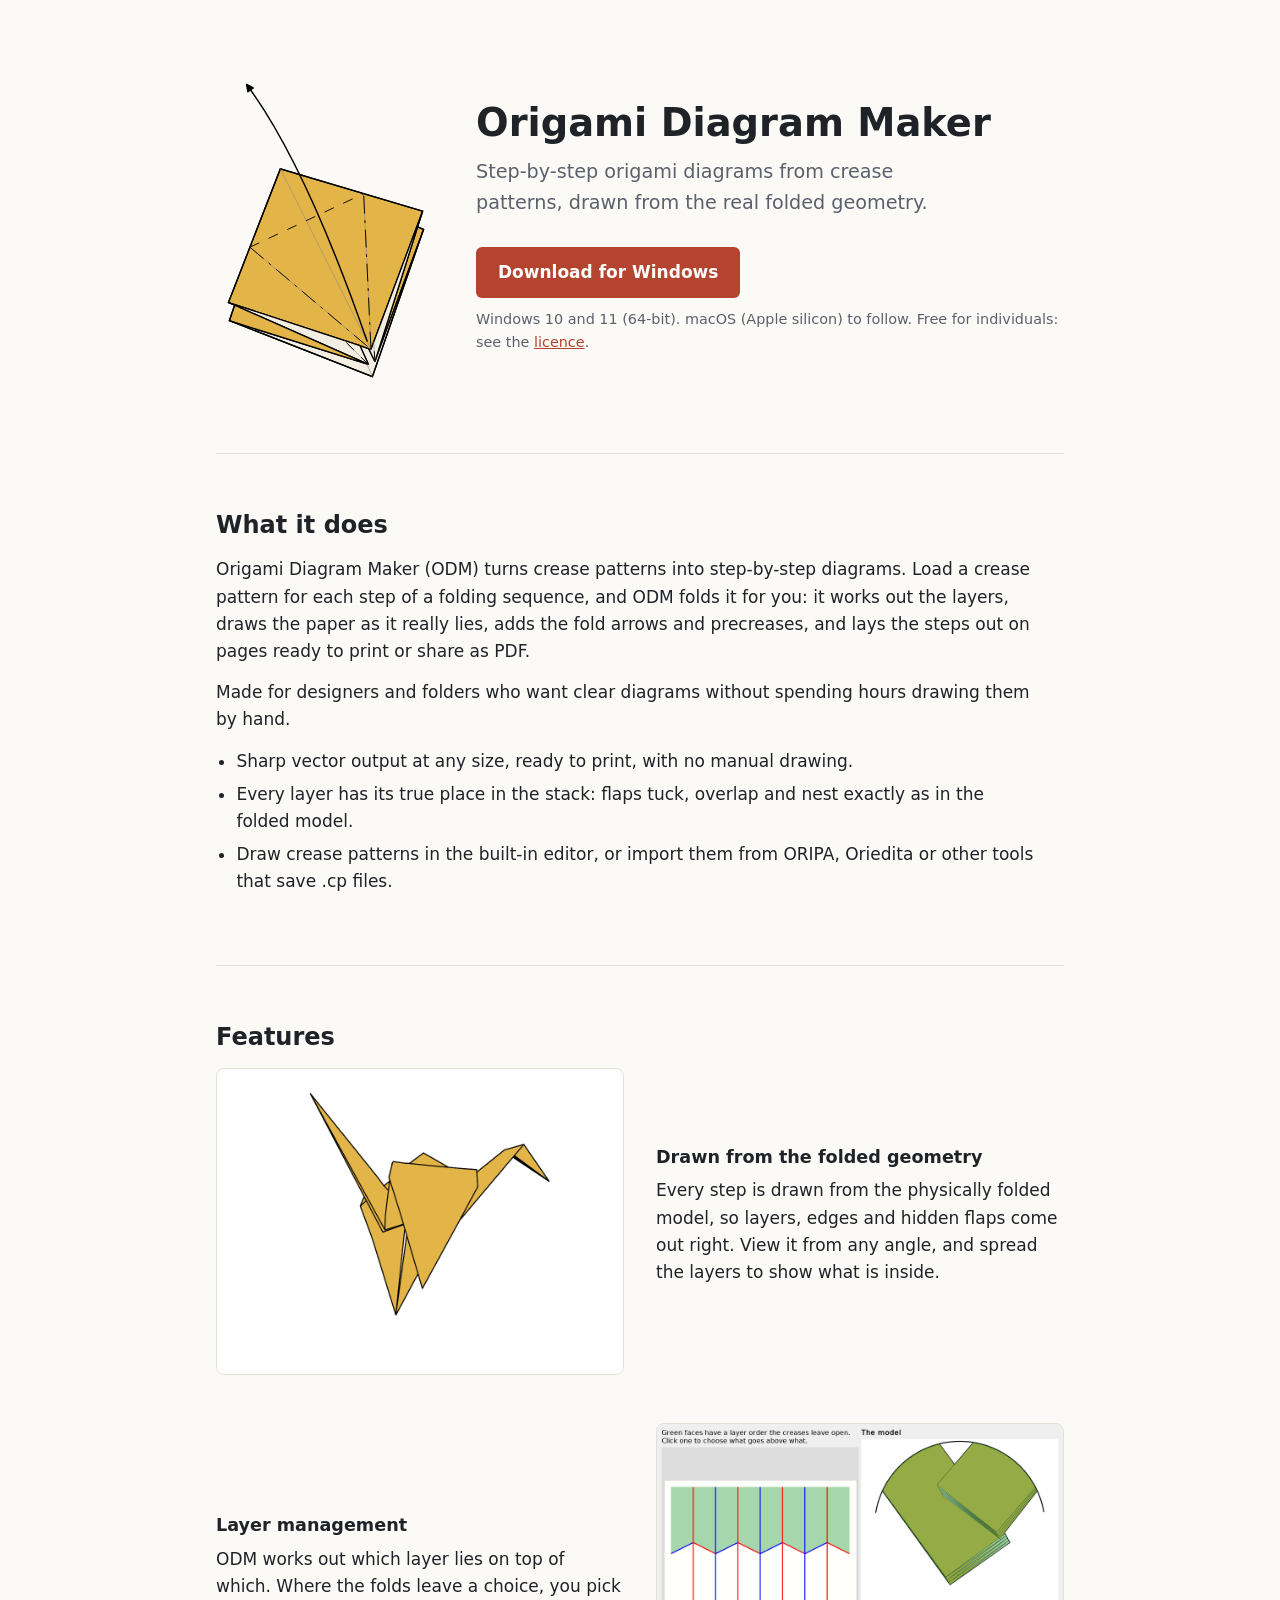
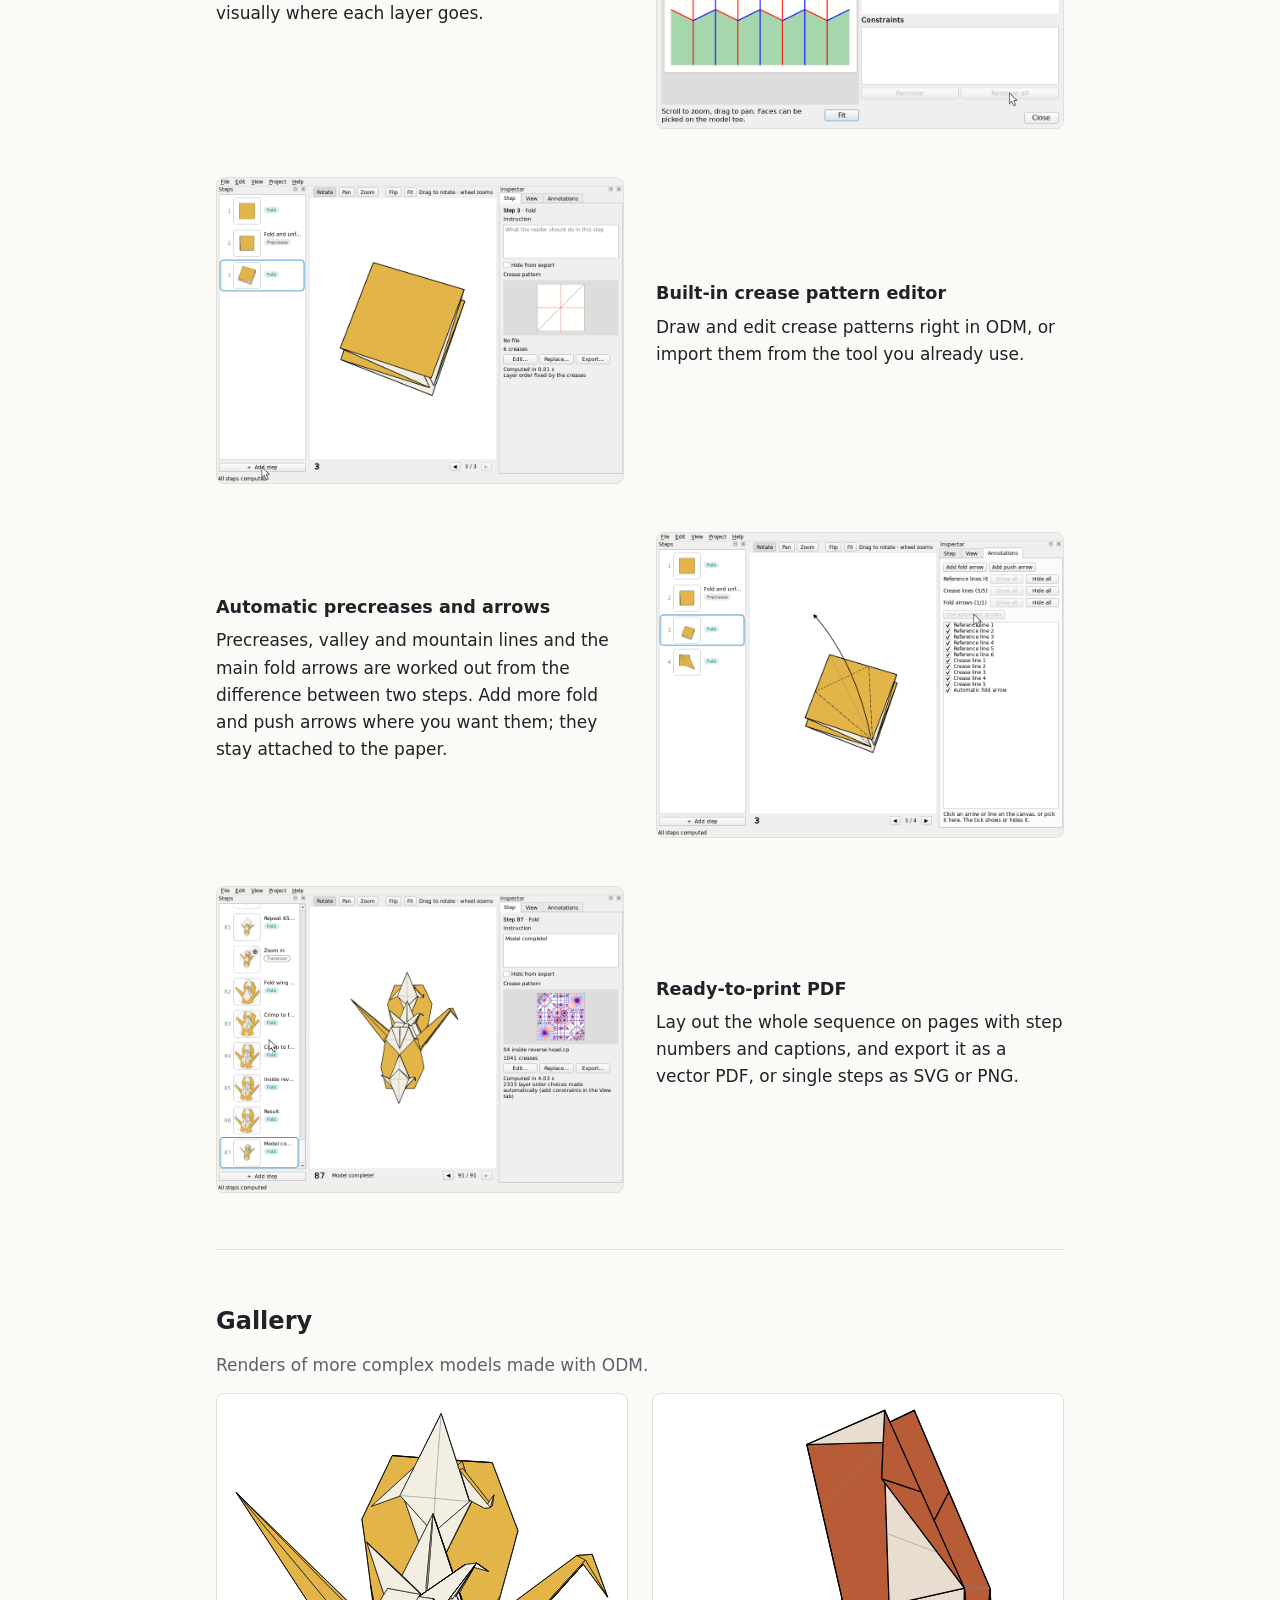
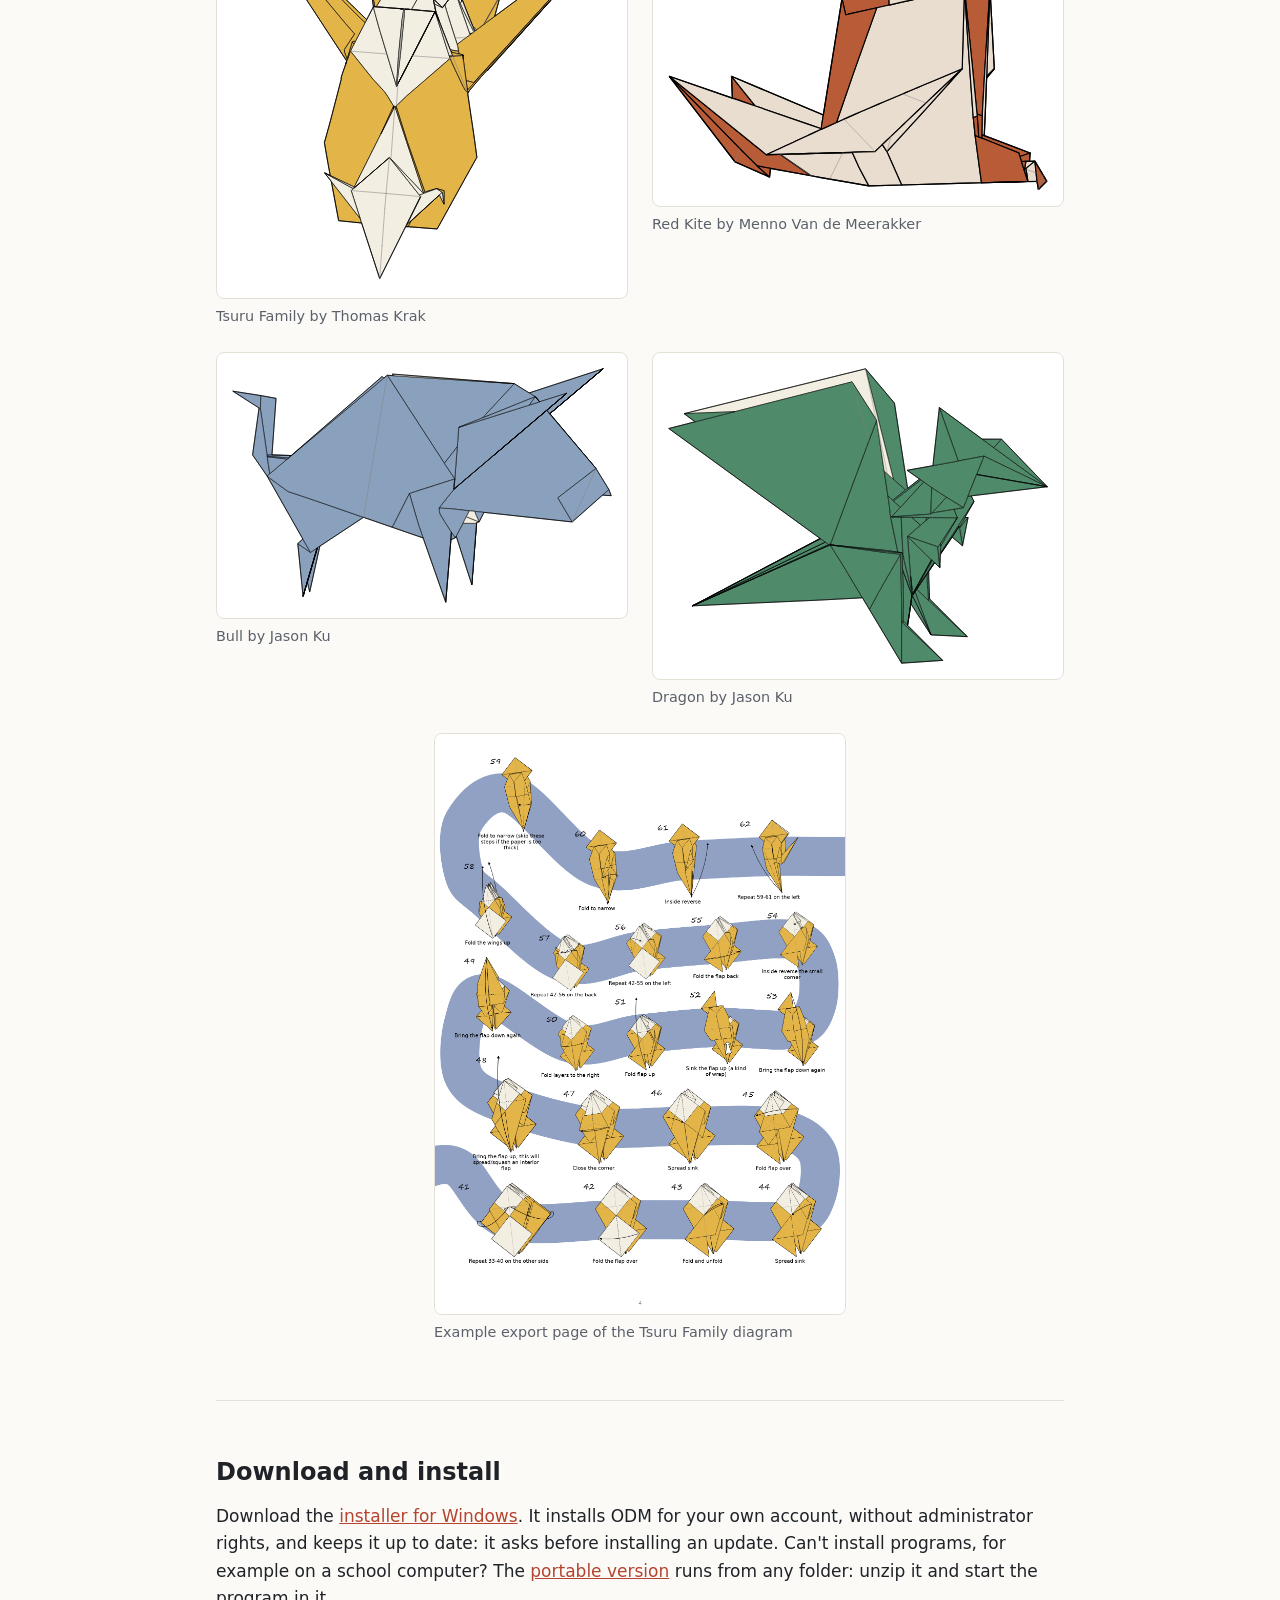
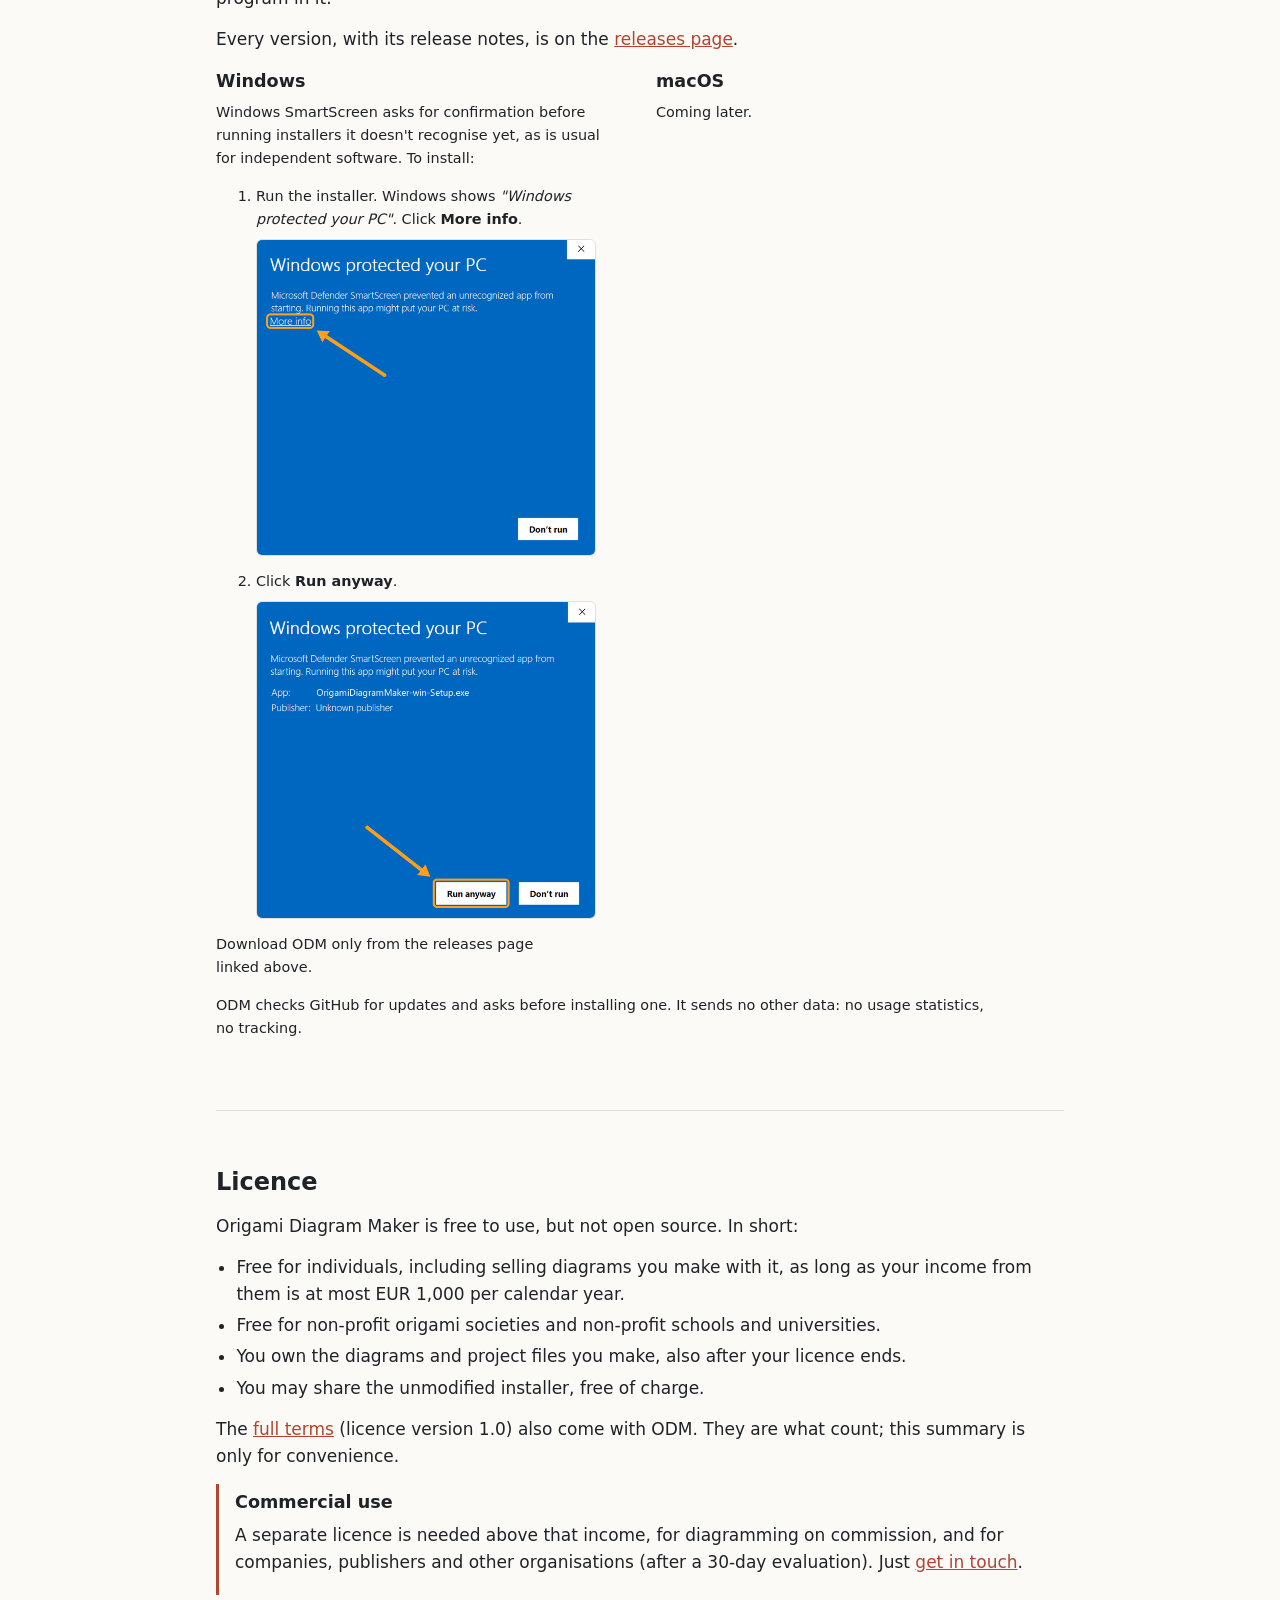
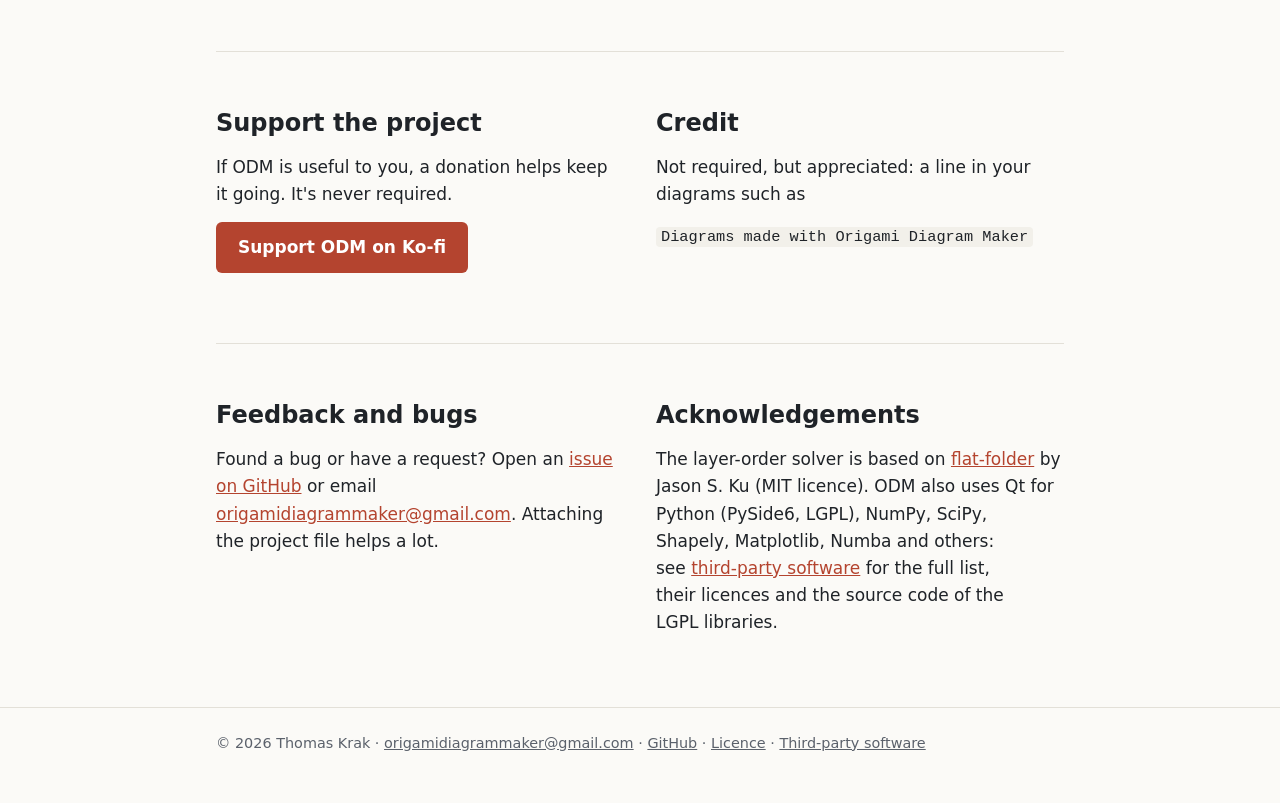
==== commit af0ef906: "Website: download links for the 1.0 release instead of "coming soon" The download button and the dow" ====
--- a/docs/index.html
+++ b/docs/index.html
@@ -55,7 +55,6 @@
   .lead { font-size: 1.2rem; color: var(--muted); margin: 0 0 28px; }
   .button { display: inline-block; background: var(--accent); color: var(--on-accent);
             padding: 12px 22px; border-radius: 6px; text-decoration: none; font-weight: 600; }
-  .button[aria-disabled="true"] { opacity: .55; pointer-events: none; }
   .download-meta { margin-top: 10px; }
   @media (max-width: 640px) {
     .hero { grid-template-columns: 1fr; gap: 24px; padding-top: 40px; text-align: center; }
@@ -121,8 +120,8 @@
       <h1>Origami Diagram Maker</h1>
       <p class="lead">Step-by-step origami diagrams from crease patterns, drawn from the real
         folded geometry.</p>
-      <!-- When released: href to the Releases page or the installer, and drop aria-disabled -->
-      <a class="button" href="#download" aria-disabled="true">Download: coming soon</a>
+      <!-- (always the latest release's installer; RELEASING.md, "A release", step 7) -->
+      <a class="button" href="https://github.com/origamidiagrammaker/origamidiagrammaker.github.io/releases/latest/download/OrigamiDiagramMaker-win-Setup.exe">Download for Windows</a>
       <p class="download-meta small muted">Windows 10 and 11 (64-bit). macOS (Apple silicon) to follow.
         Free for individuals: see the <a href="#licence">licence</a>.</p>
     </div>
@@ -224,9 +223,13 @@
   <!-- ===== Download and install ===== -->
   <section id="download">
     <h2>Download and install</h2>
-    <p>The first public release is coming soon. Downloads will be on the
-      <a href="https://github.com/origamidiagrammaker/origamidiagrammaker.github.io/releases">releases page</a>,
-      with release notes for every version.</p>
+    <p>Download the <a href="https://github.com/origamidiagrammaker/origamidiagrammaker.github.io/releases/latest/download/OrigamiDiagramMaker-win-Setup.exe">installer
+      for Windows</a>. It installs ODM for your own account, without administrator rights, and
+      keeps it up to date: it asks before installing an update. Can't install programs, for
+      example on a school computer? The
+      <a href="https://github.com/origamidiagrammaker/origamidiagrammaker.github.io/releases/latest/download/OrigamiDiagramMaker-win-Portable.zip">portable version</a>
+      runs from any folder: unzip it and start the program in it.</p>
+    <p>Every version, with its release notes, is on the <a href="https://github.com/origamidiagrammaker/origamidiagrammaker.github.io/releases">releases page</a>.</p>
     <div class="cols">
       <div>
         <h3>Windows</h3>
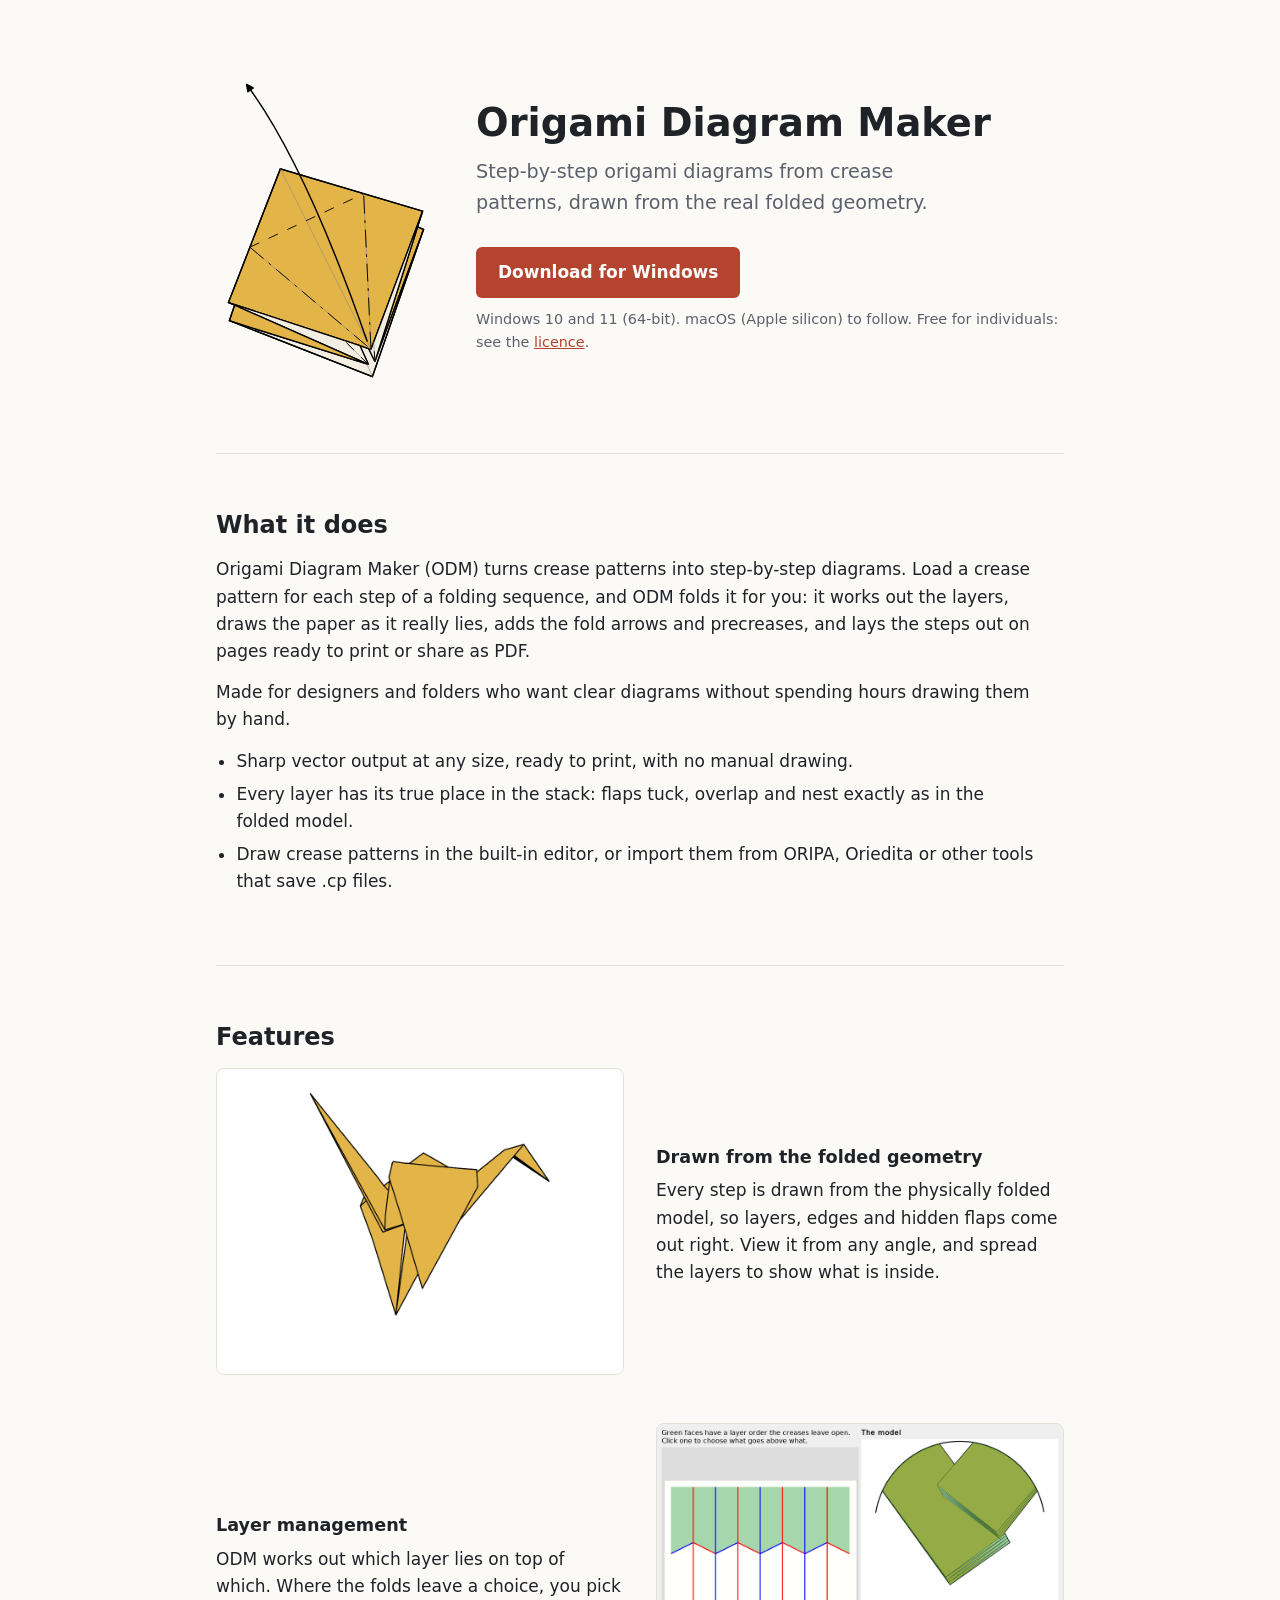
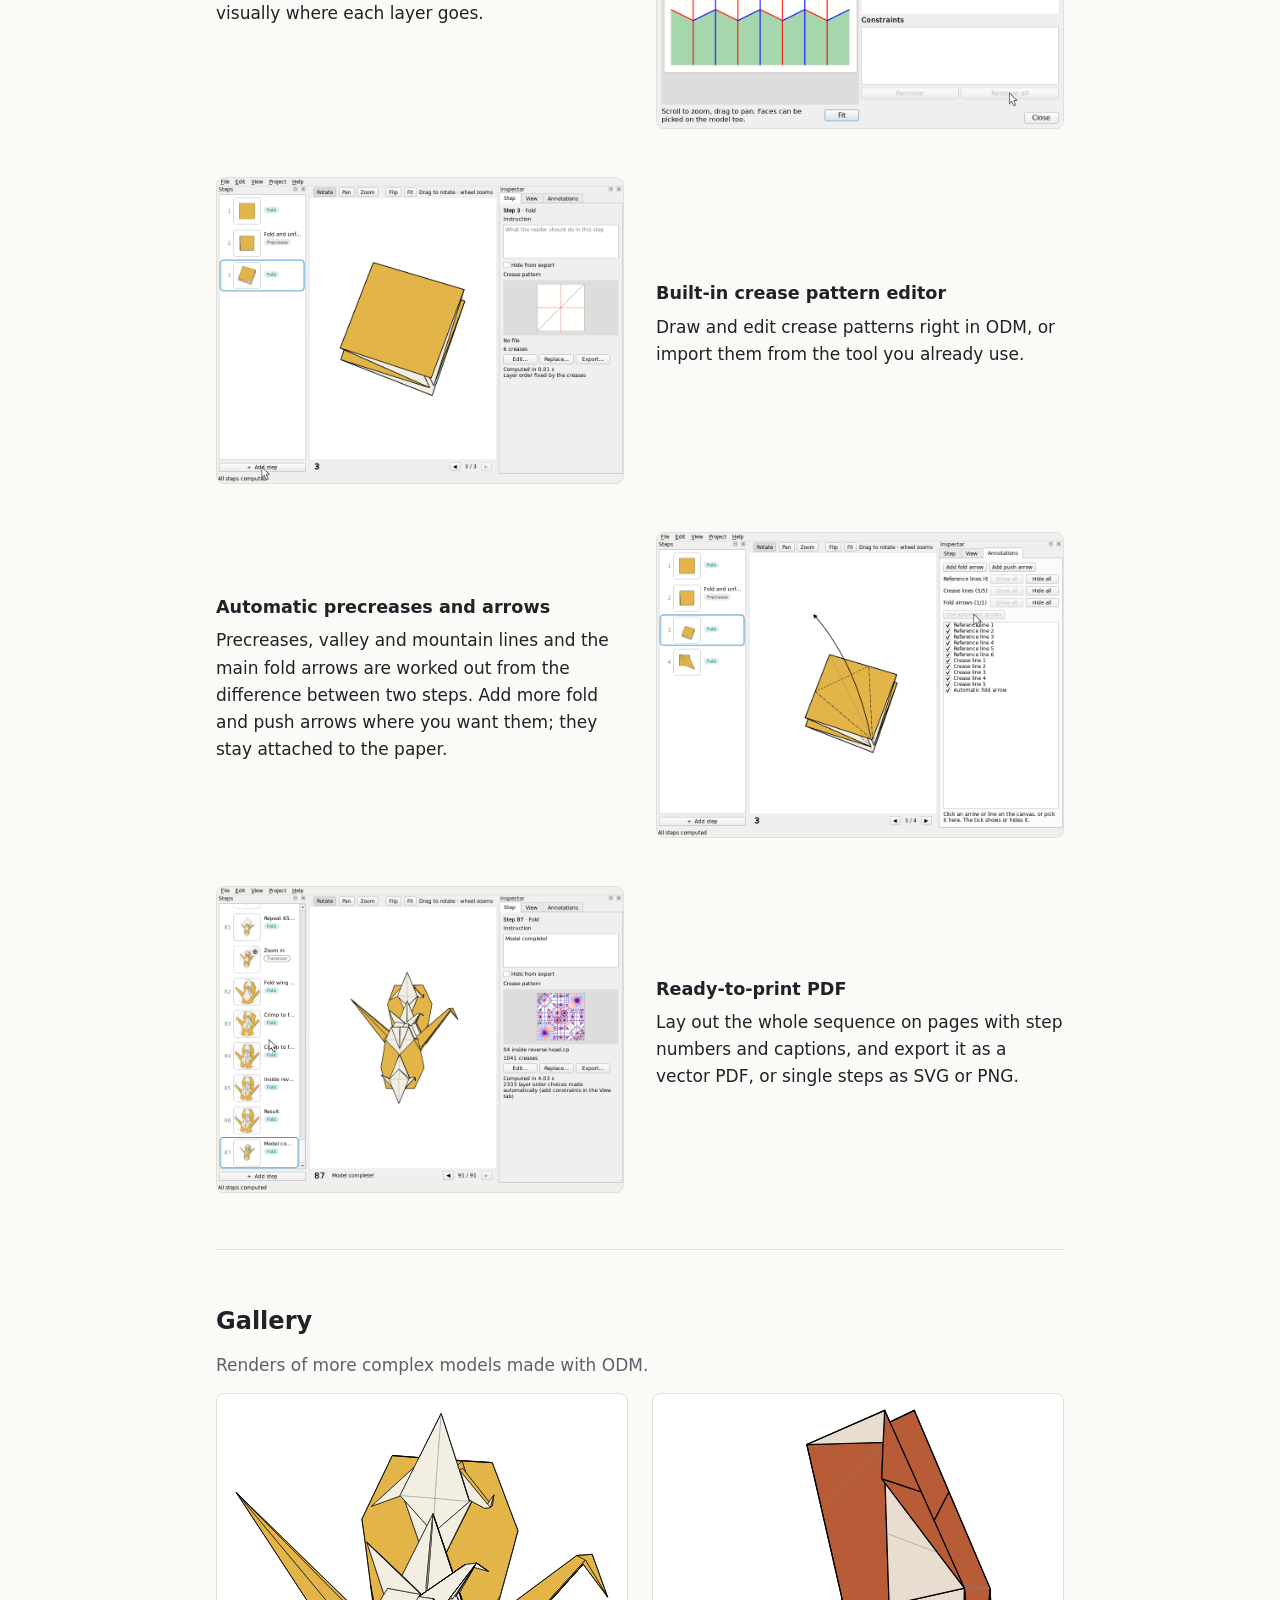
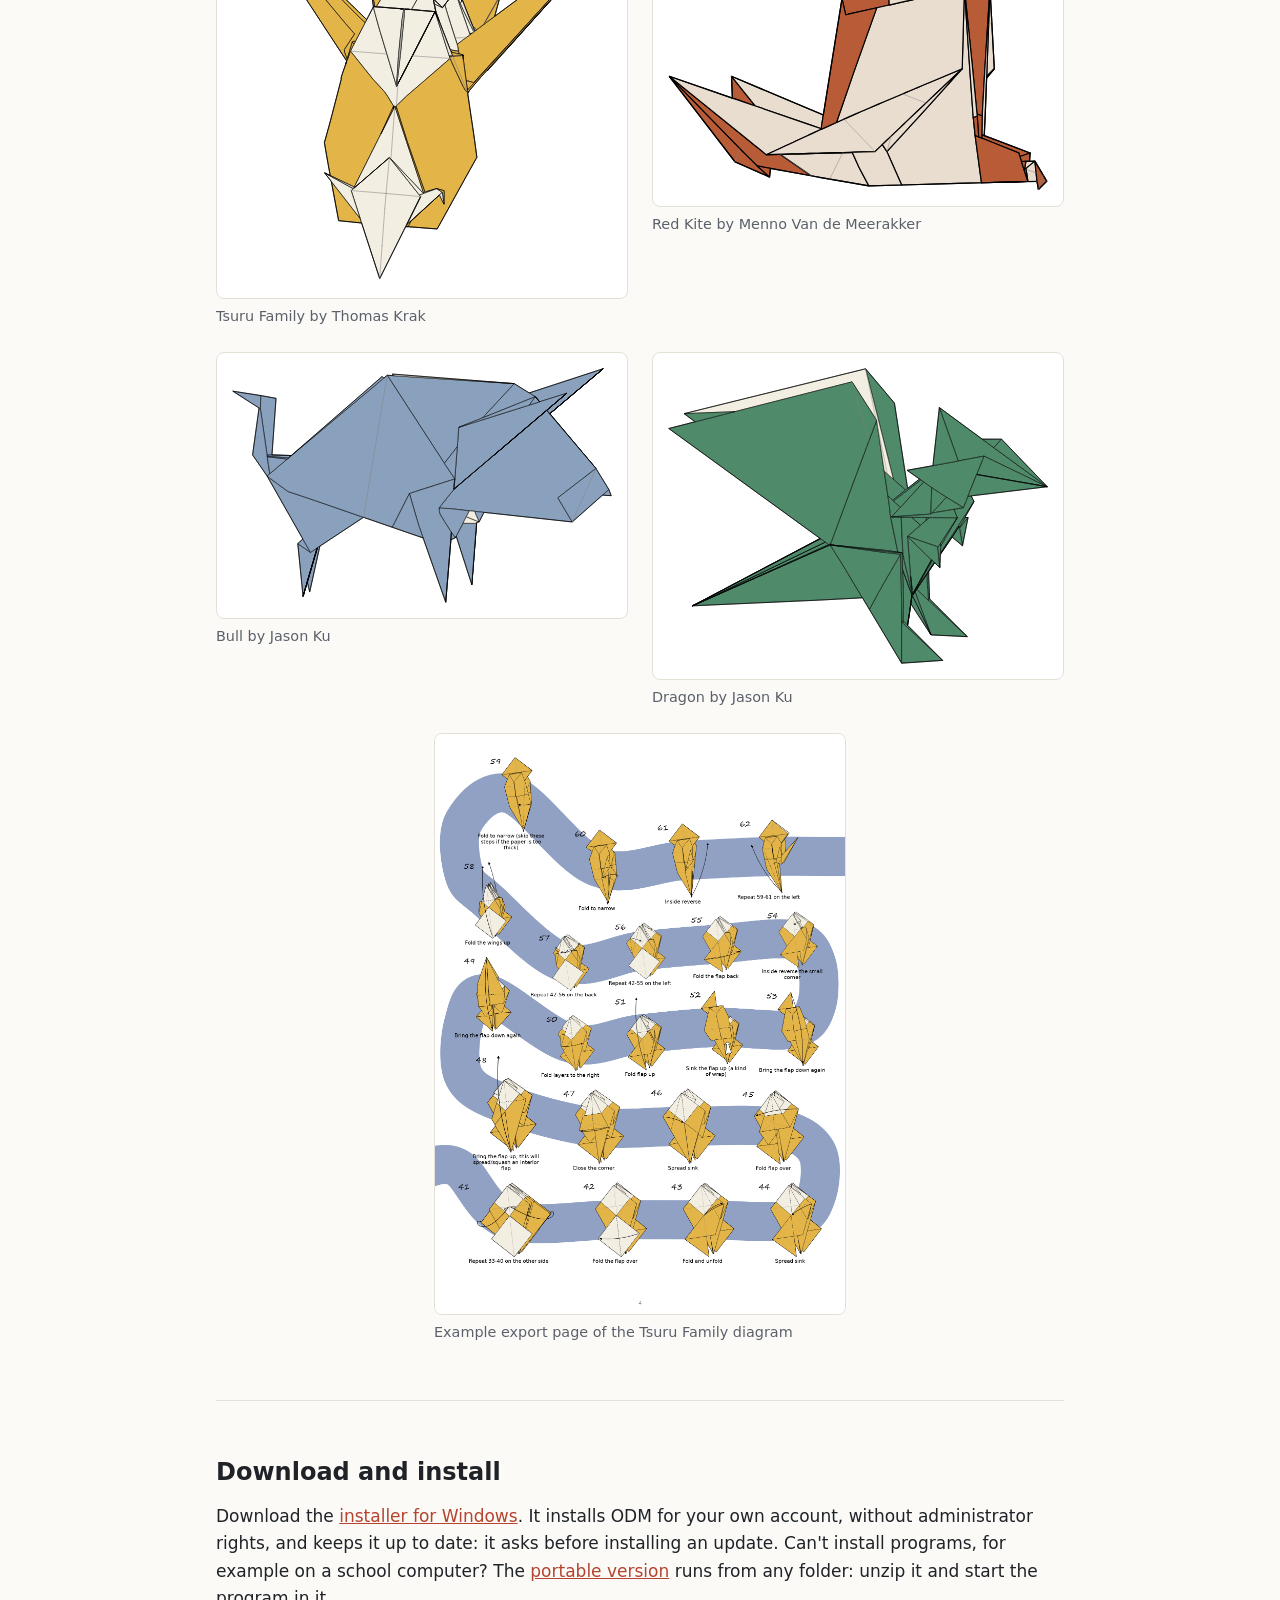
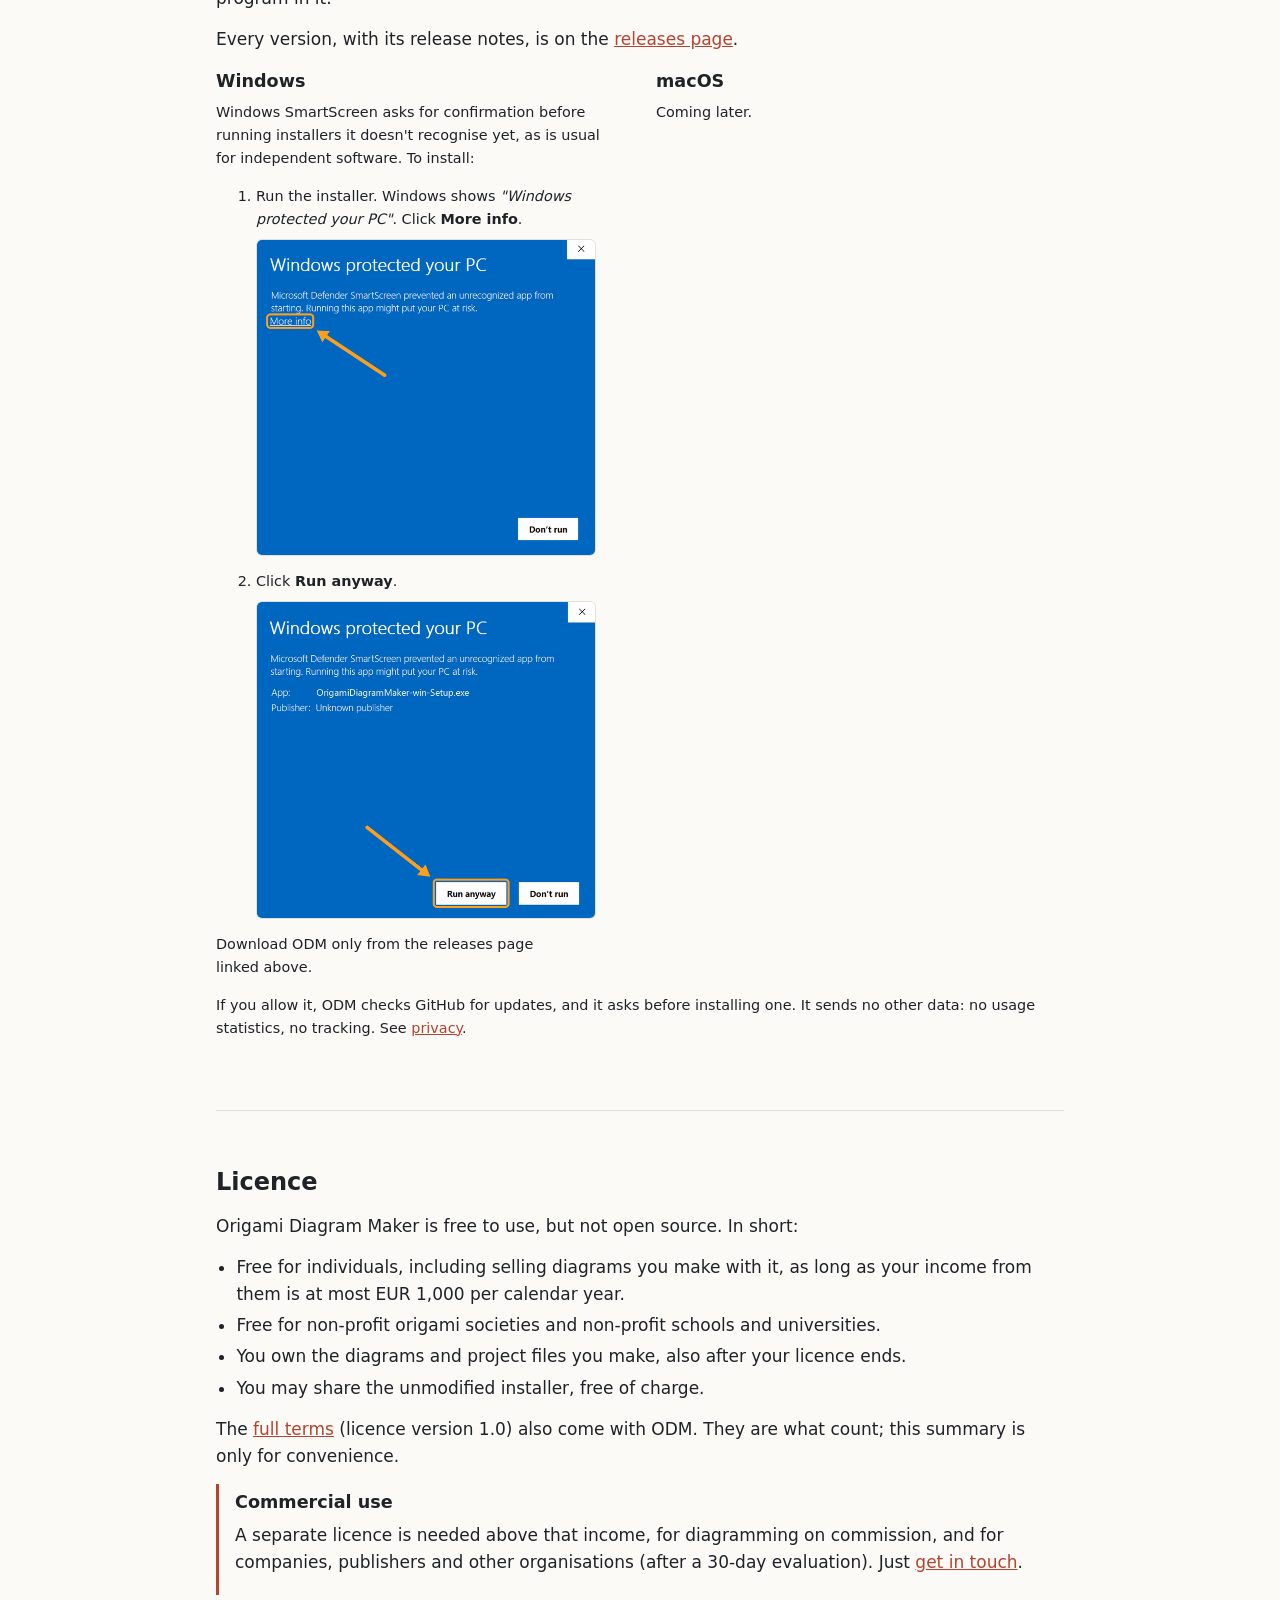
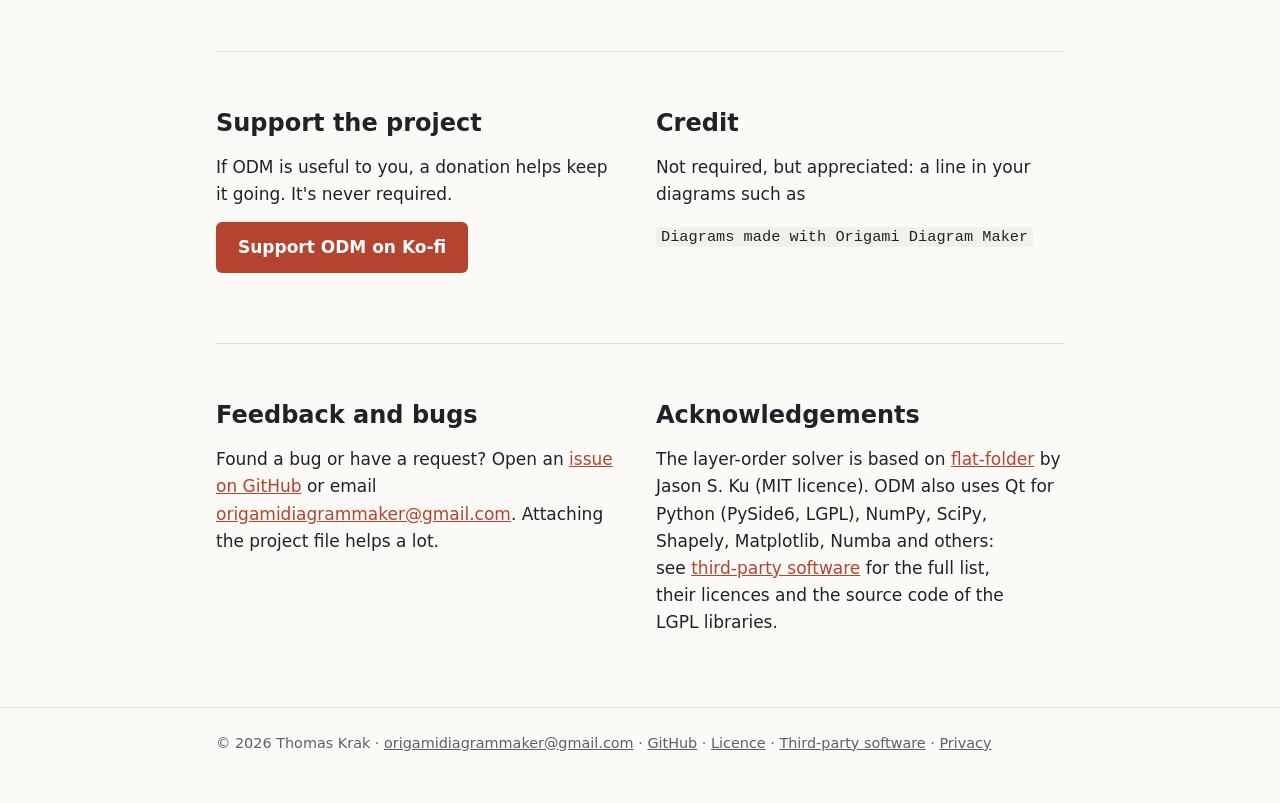
==== commit 2fbb4421: "Website: privacy page The text drafted by the release-infrastructure session (facts checked 2026-10-" ====
--- a/docs/index.html
+++ b/docs/index.html
@@ -251,8 +251,9 @@
         <p class="small">Coming later.</p>
       </div>
     </div>
-    <p class="small">ODM checks GitHub for updates and asks before installing one. It
-      sends no other data: no usage statistics, no tracking.</p>
+    <p class="small">If you allow it, ODM checks GitHub for updates, and it asks before
+      installing one. It sends no other data: no usage statistics, no tracking. See
+      <a href="privacy.html">privacy</a>.</p>
   </section>
 
   <!-- ===== Licence ===== -->
@@ -321,7 +322,8 @@
     <a href="mailto:origamidiagrammaker@gmail.com">origamidiagrammaker@gmail.com</a> &middot;
     <a href="https://github.com/origamidiagrammaker/origamidiagrammaker.github.io">GitHub</a> &middot;
     <a href="licence.html">Licence</a> &middot;
-    <a href="third-party.html">Third-party software</a>
+    <a href="third-party.html">Third-party software</a> &middot;
+    <a href="privacy.html">Privacy</a>
   </main>
 </footer>
 <dialog class="lightbox" aria-label="Larger image"><img alt=""><p></p></dialog>
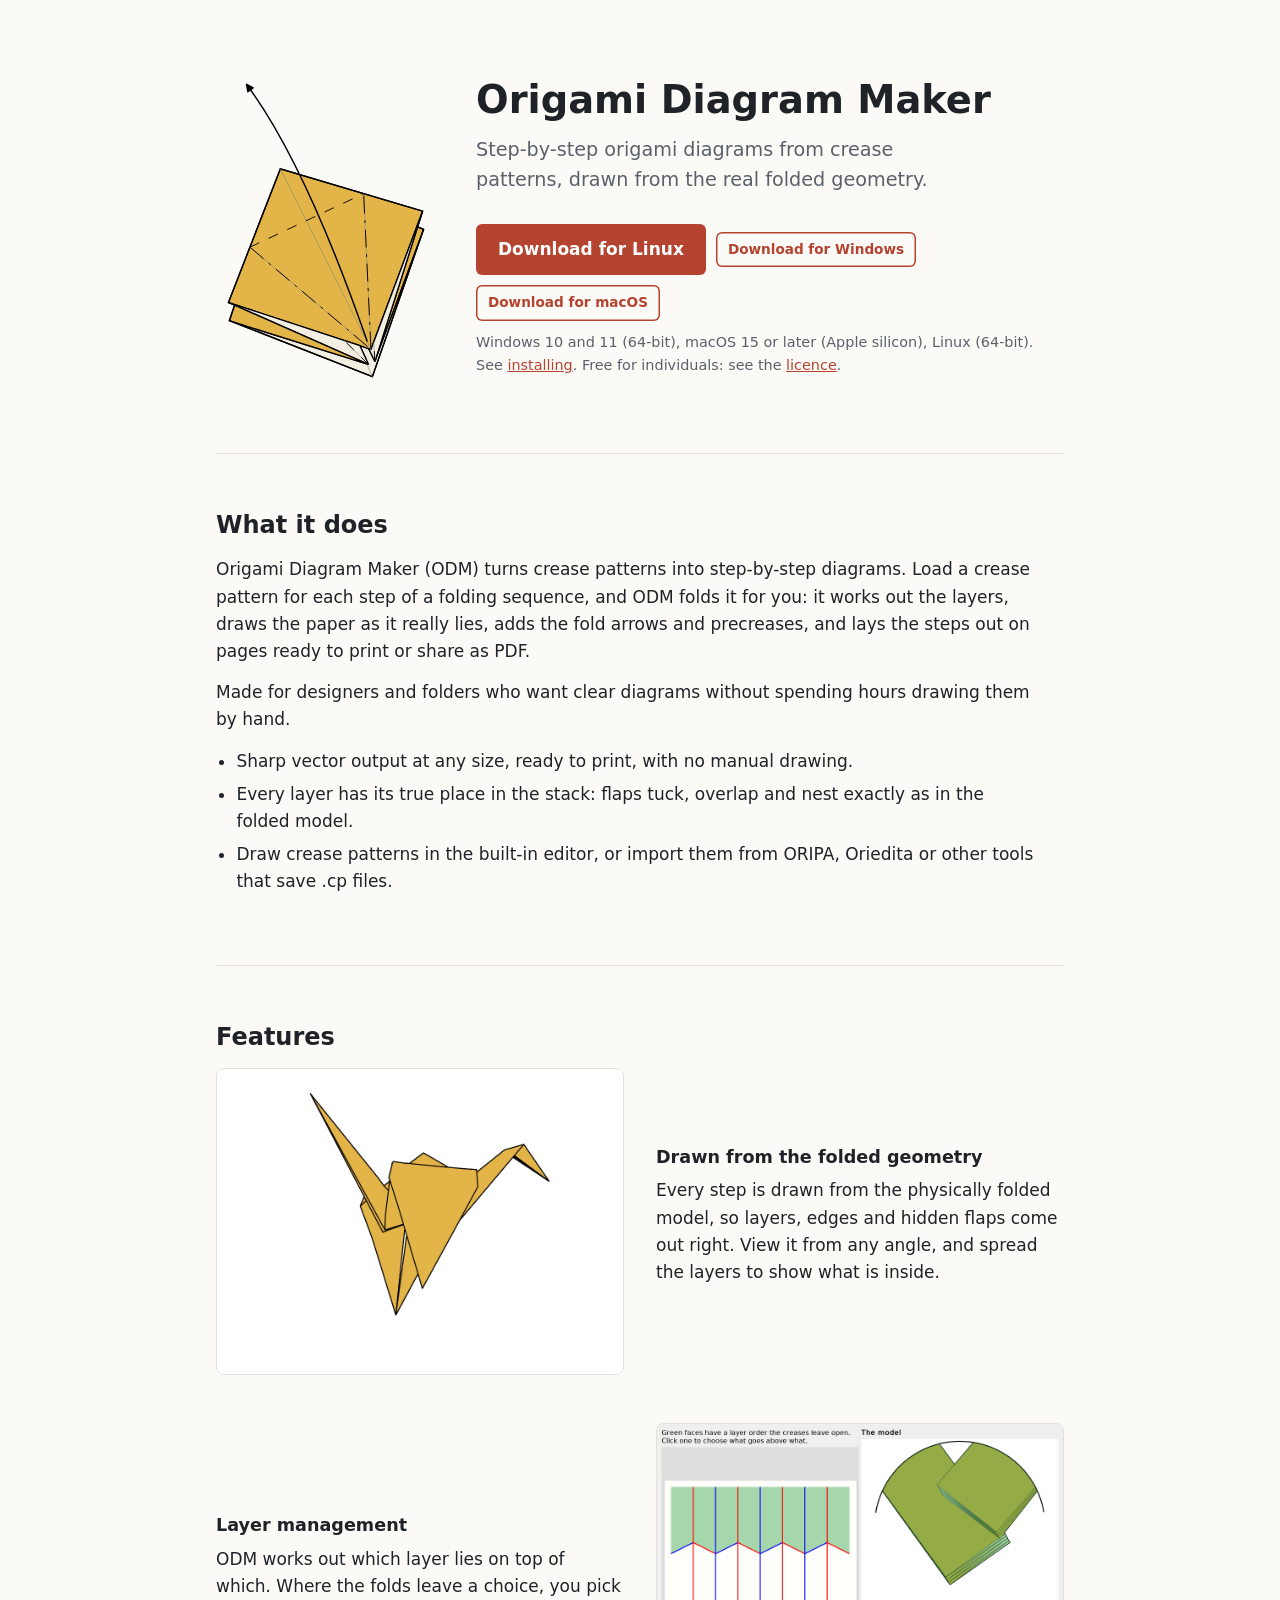
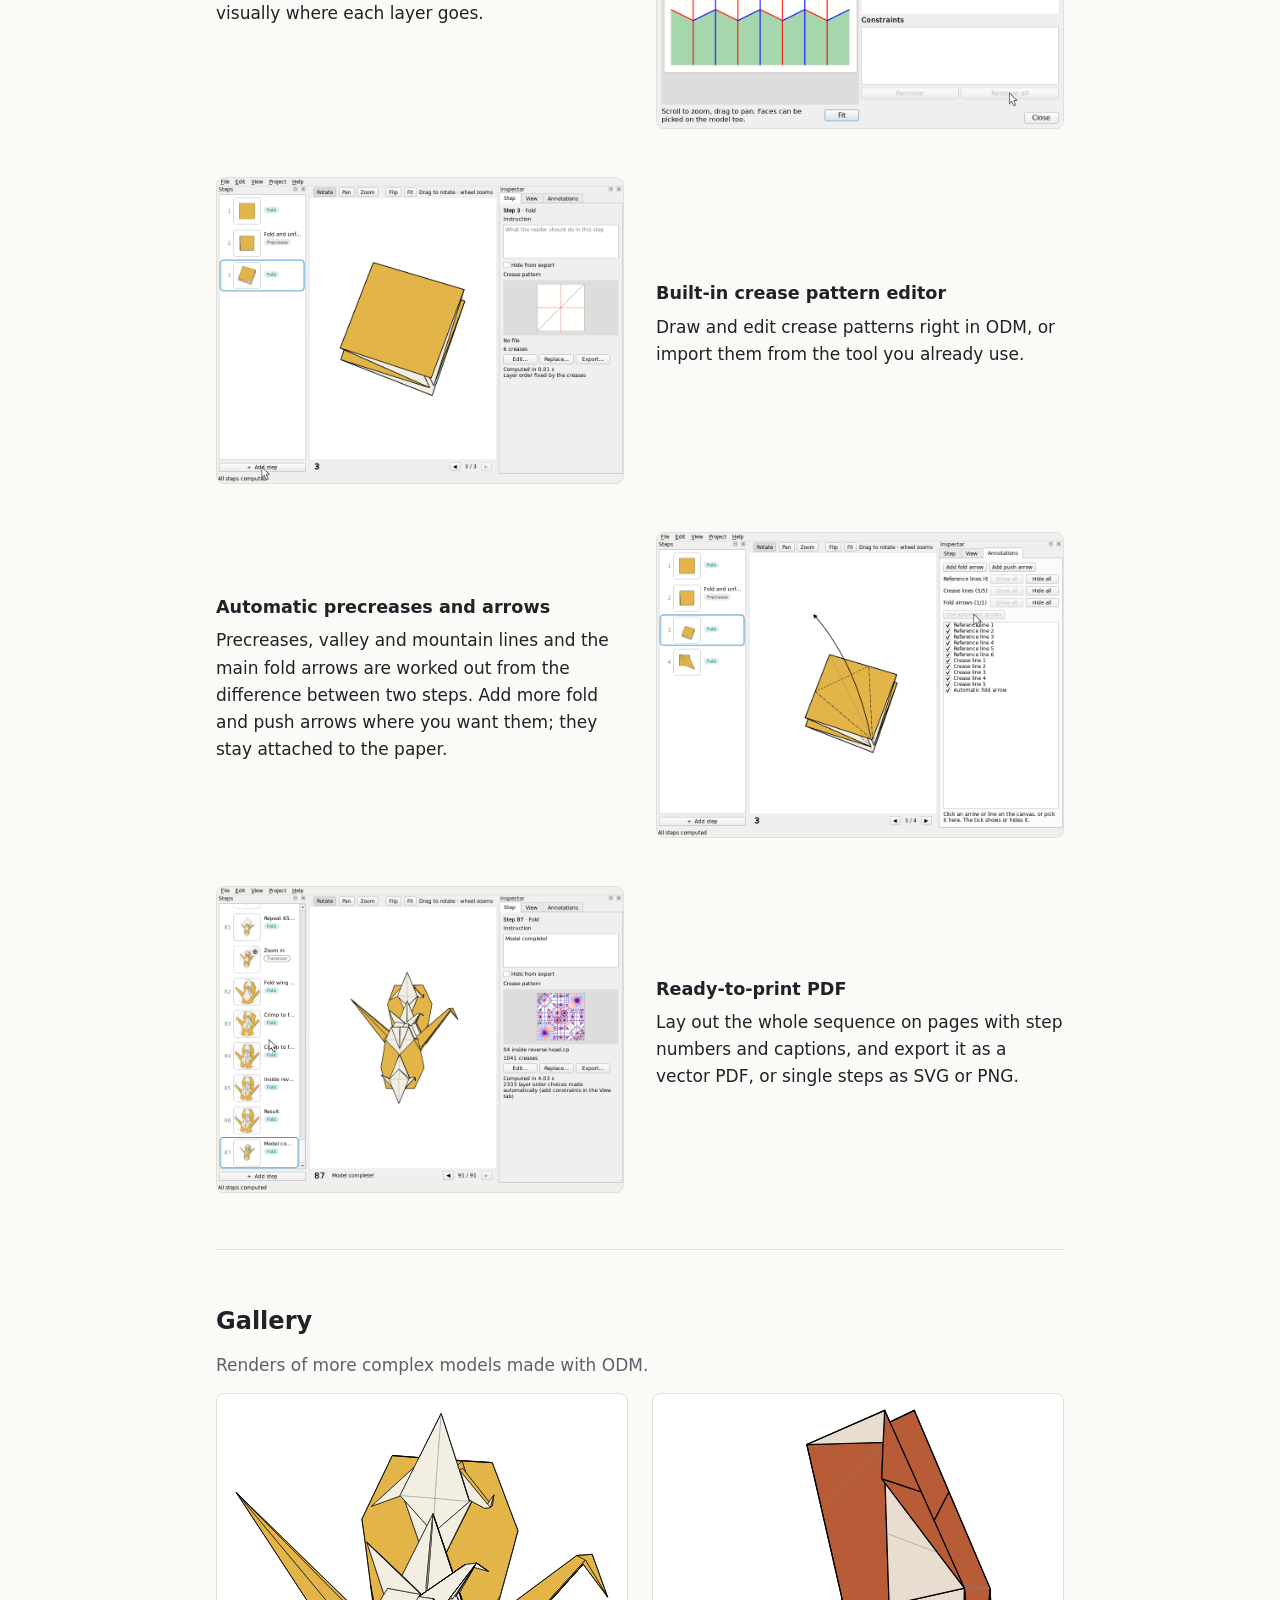
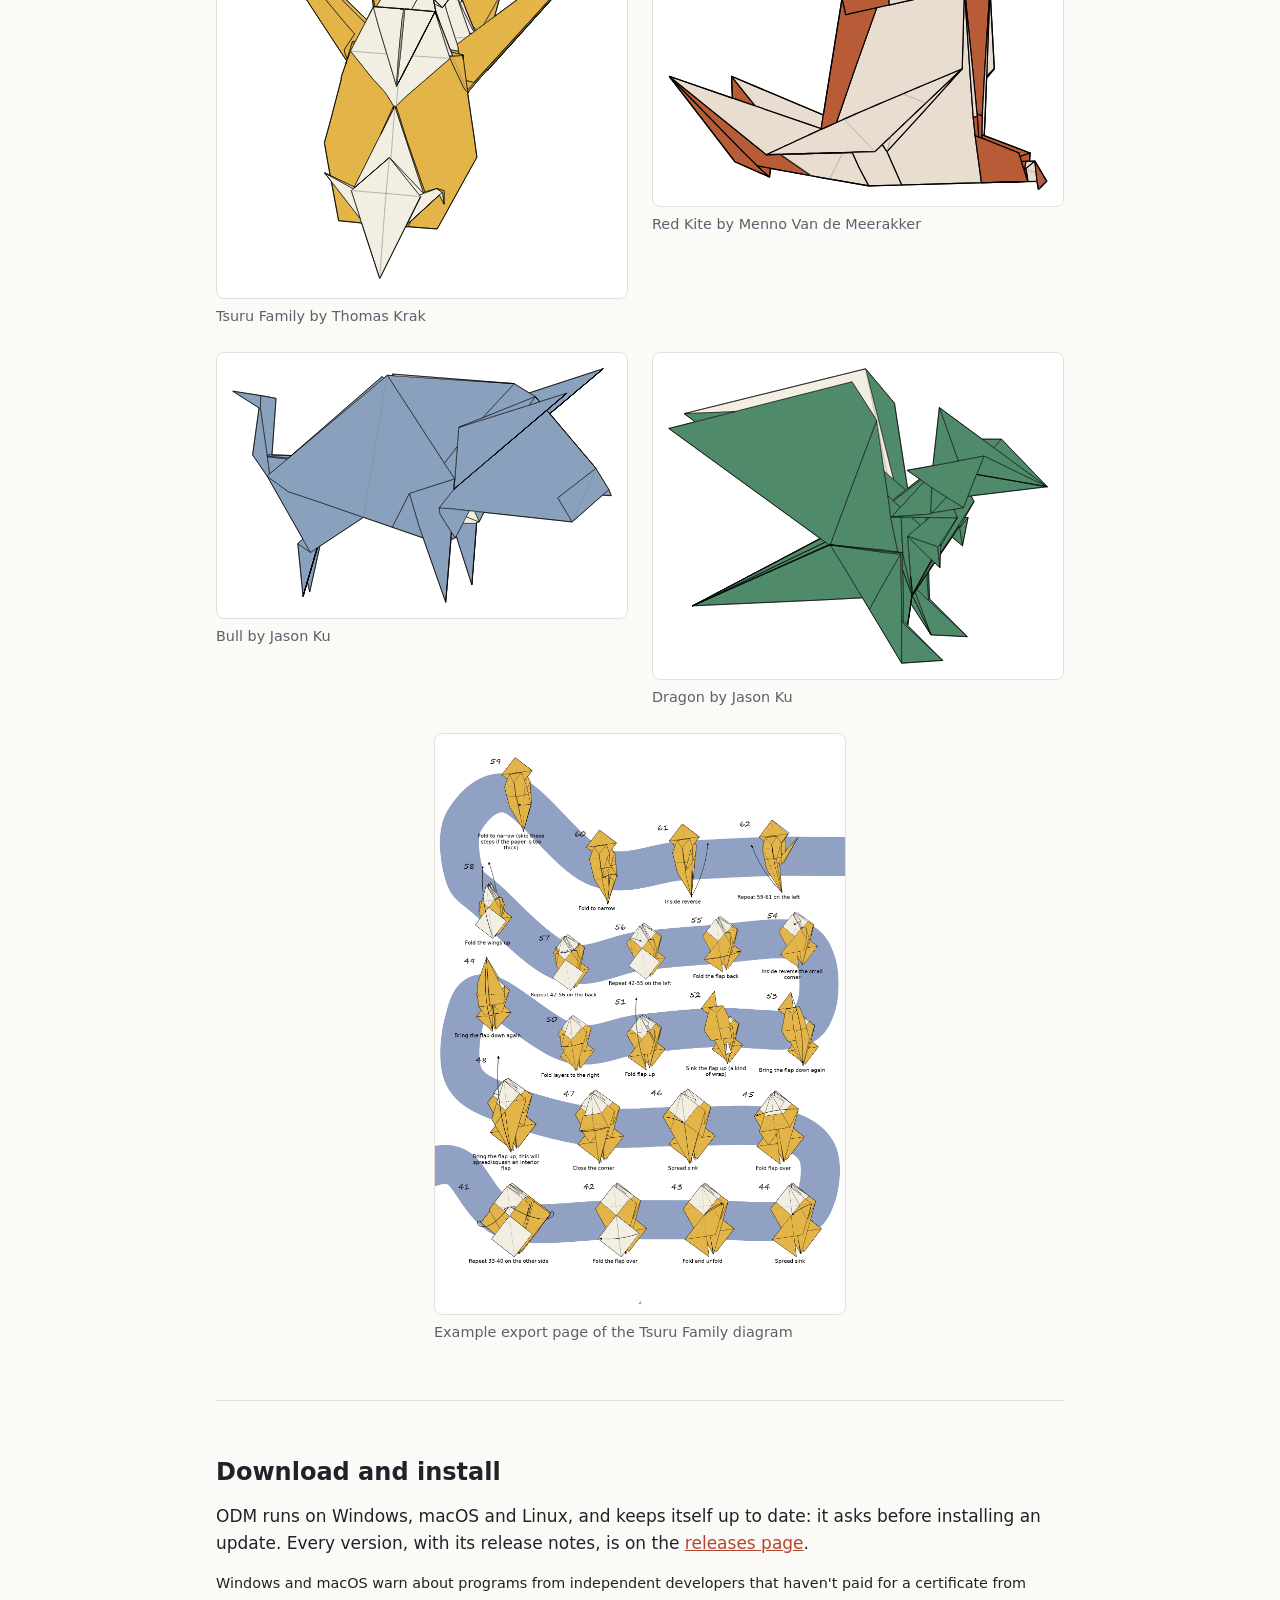
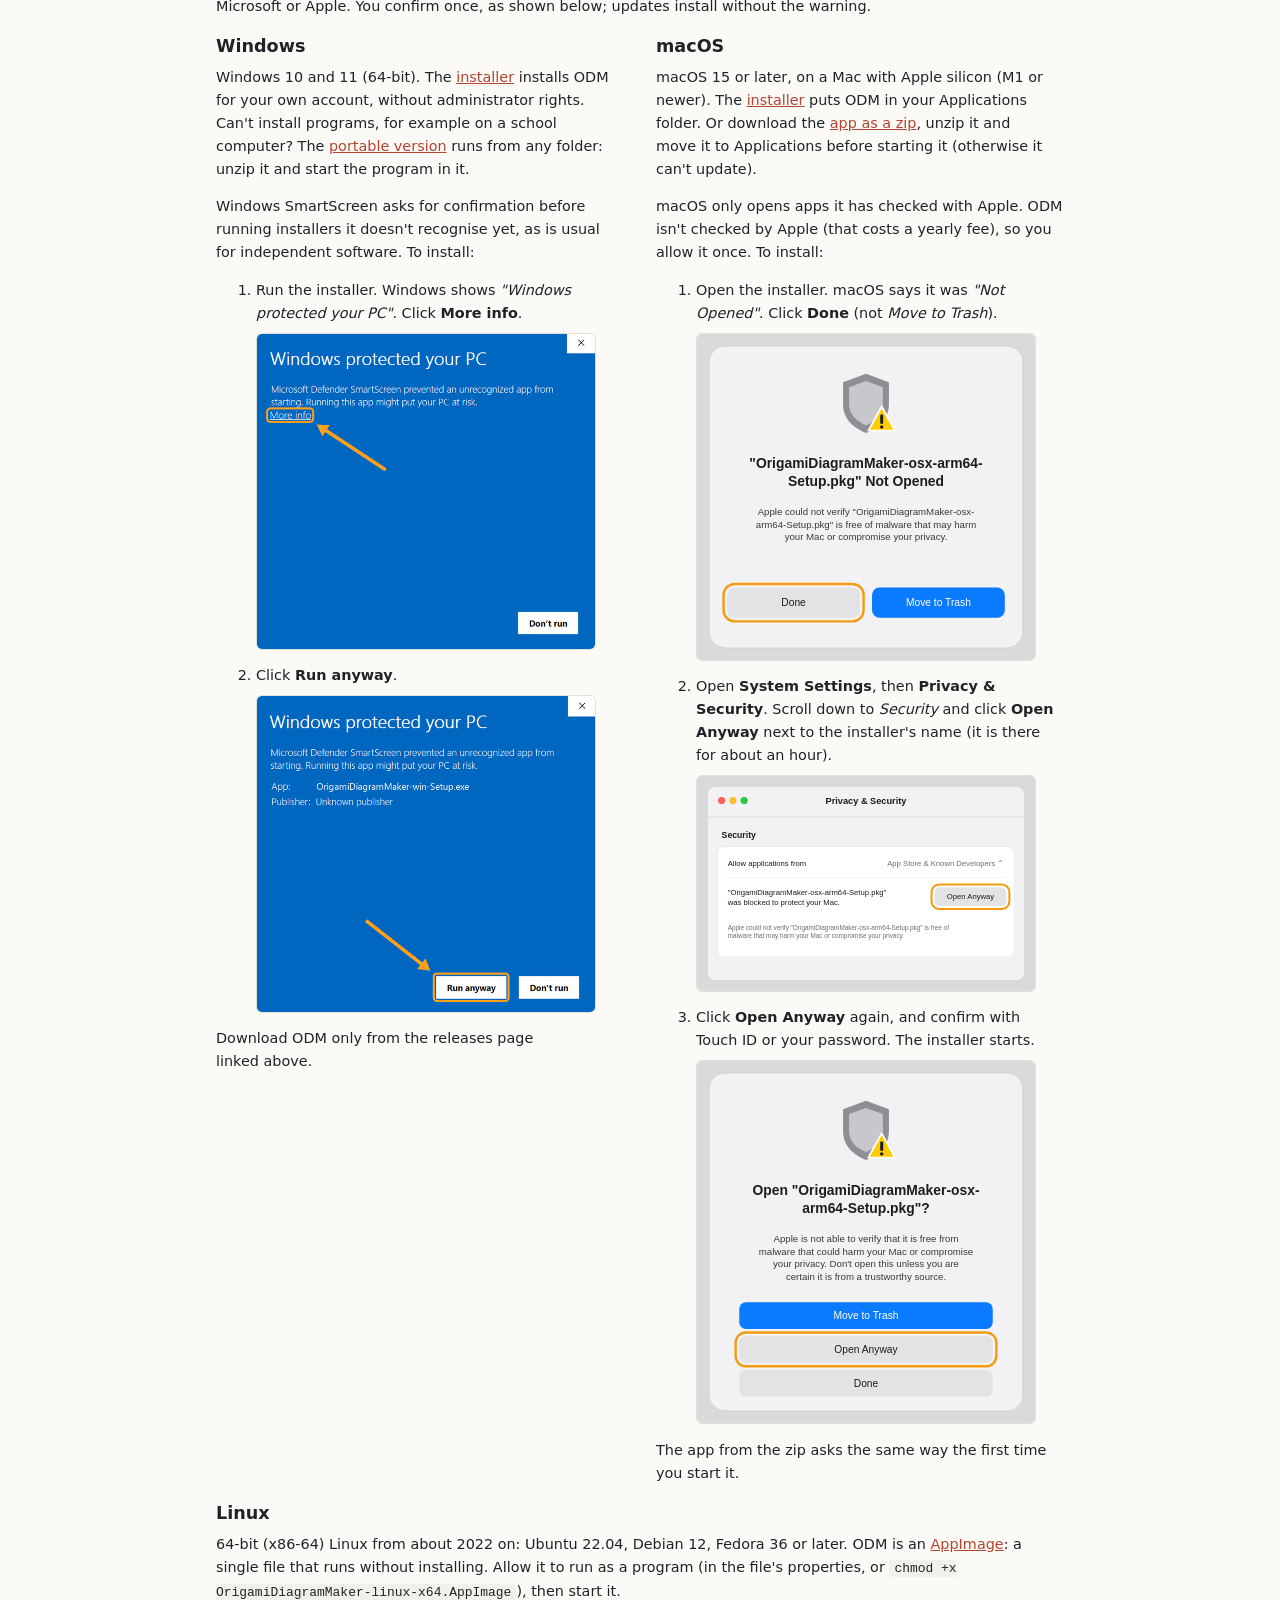
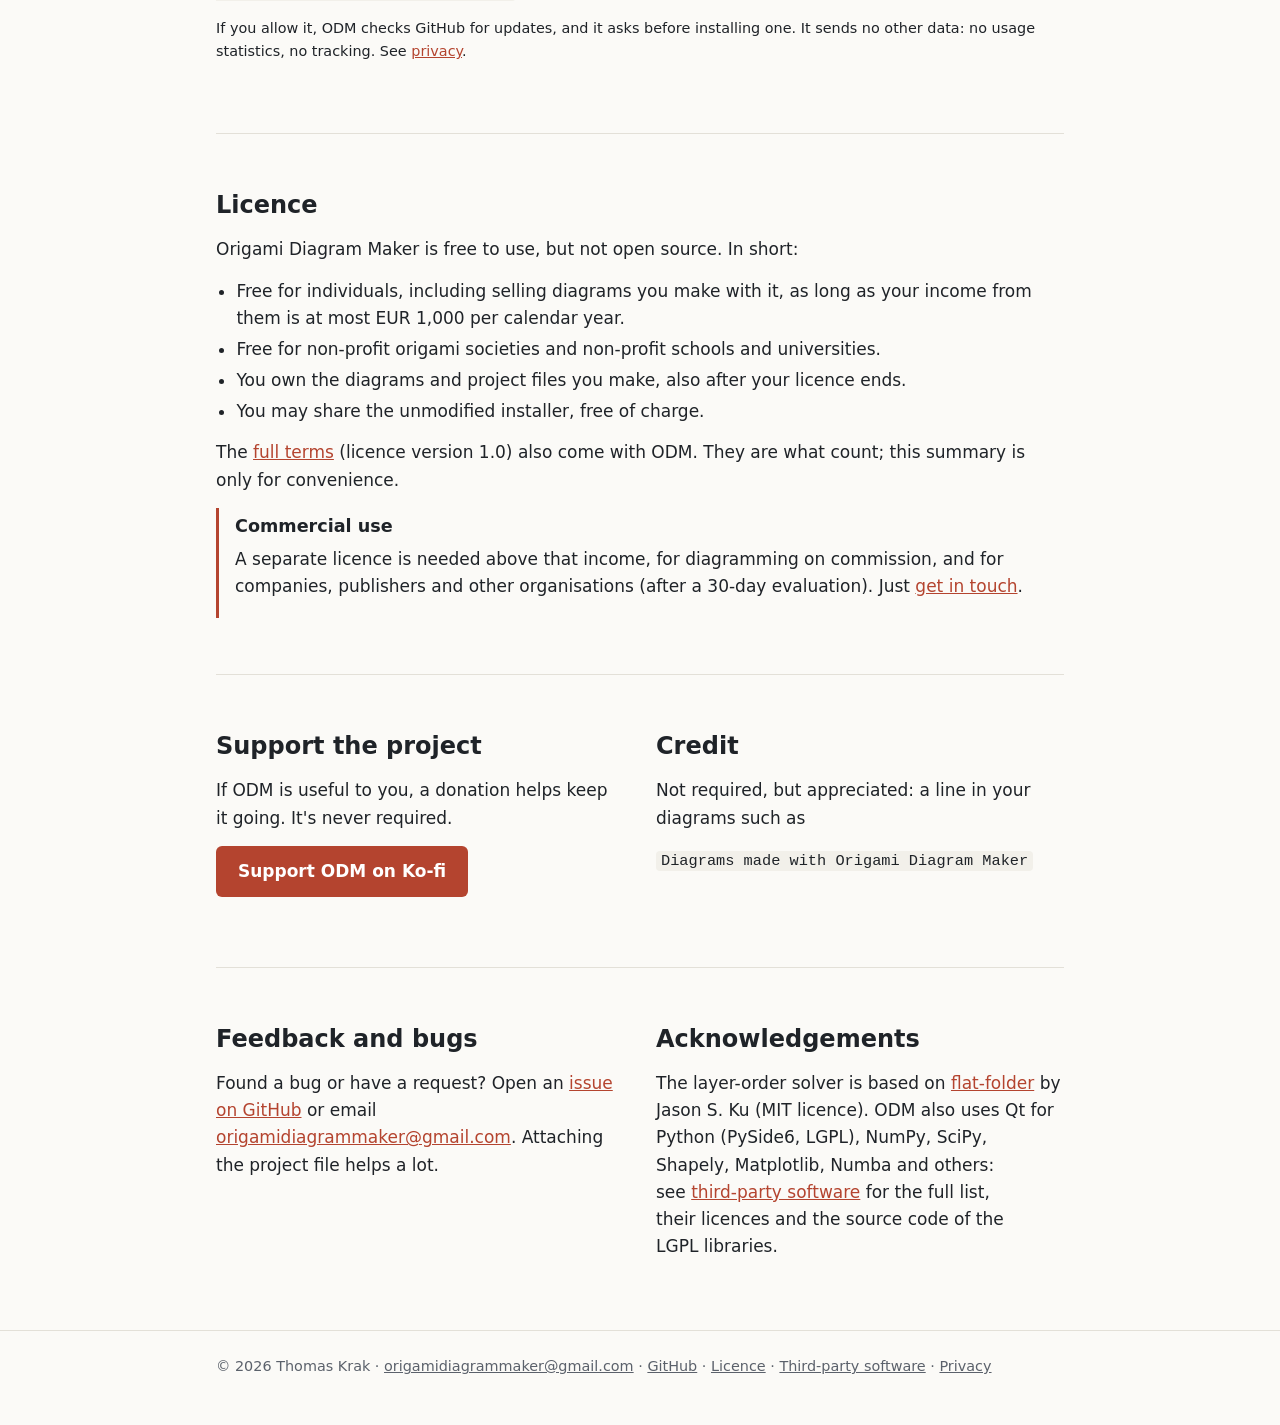
==== commit 0eac62c7: "Website (1.1, unpublished): downloads for macOS and Linux, the macOS "Open Anyway" steps Download bu" ====
--- a/docs/index.html
+++ b/docs/index.html
@@ -56,6 +56,10 @@
   .button { display: inline-block; background: var(--accent); color: var(--on-accent);
             padding: 12px 22px; border-radius: 6px; text-decoration: none; font-weight: 600; }
   .download-meta { margin-top: 10px; }
+  .buttons { display: flex; flex-wrap: wrap; gap: 10px; align-items: center; }
+  .button.other { background: transparent; color: var(--accent); box-shadow: inset 0 0 0 1.5px var(--accent);
+                  padding: 7px 12px; font-size: .85rem; }
+  @media (max-width: 640px) { .buttons { justify-content: center; } }
   @media (max-width: 640px) {
     .hero { grid-template-columns: 1fr; gap: 24px; padding-top: 40px; text-align: center; }
     .hero img { max-width: 160px; margin: 0 auto; display: block; }
@@ -120,9 +124,15 @@
       <h1>Origami Diagram Maker</h1>
       <p class="lead">Step-by-step origami diagrams from crease patterns, drawn from the real
         folded geometry.</p>
-      <!-- (always the latest release's installer; RELEASING.md, "A release", step 7) -->
-      <a class="button" href="https://github.com/origamidiagrammaker/origamidiagrammaker.github.io/releases/latest/download/OrigamiDiagramMaker-win-Setup.exe">Download for Windows</a>
-      <p class="download-meta small muted">Windows 10 and 11 (64-bit). macOS (Apple silicon) to follow.
+      <!-- (always the latest release's installers; RELEASING.md, "A release", step 7). The script
+           at the end puts the visitor's own system first; the others become outlined buttons. -->
+      <div class="buttons">
+        <a class="button" data-os="win" href="https://github.com/origamidiagrammaker/origamidiagrammaker.github.io/releases/latest/download/OrigamiDiagramMaker-win-Setup.exe">Download for Windows</a>
+        <a class="button" data-os="mac" href="https://github.com/origamidiagrammaker/origamidiagrammaker.github.io/releases/latest/download/OrigamiDiagramMaker-osx-arm64-Setup.pkg">Download for macOS</a>
+        <a class="button" data-os="linux" href="https://github.com/origamidiagrammaker/origamidiagrammaker.github.io/releases/latest/download/OrigamiDiagramMaker-linux-x64.AppImage">Download for Linux</a>
+      </div>
+      <p class="download-meta small muted">Windows 10 and 11 (64-bit), macOS 15 or later (Apple silicon),
+        Linux (64-bit). See <a href="#download">installing</a>.
         Free for individuals: see the <a href="#licence">licence</a>.</p>
     </div>
   </header>
@@ -223,16 +233,21 @@
   <!-- ===== Download and install ===== -->
   <section id="download">
     <h2>Download and install</h2>
-    <p>Download the <a href="https://github.com/origamidiagrammaker/origamidiagrammaker.github.io/releases/latest/download/OrigamiDiagramMaker-win-Setup.exe">installer
-      for Windows</a>. It installs ODM for your own account, without administrator rights, and
-      keeps it up to date: it asks before installing an update. Can't install programs, for
-      example on a school computer? The
-      <a href="https://github.com/origamidiagrammaker/origamidiagrammaker.github.io/releases/latest/download/OrigamiDiagramMaker-win-Portable.zip">portable version</a>
-      runs from any folder: unzip it and start the program in it.</p>
-    <p>Every version, with its release notes, is on the <a href="https://github.com/origamidiagrammaker/origamidiagrammaker.github.io/releases">releases page</a>.</p>
+    <p>ODM runs on Windows, macOS and Linux, and keeps itself up to date: it asks before
+      installing an update. Every version, with its release notes, is on the
+      <a href="https://github.com/origamidiagrammaker/origamidiagrammaker.github.io/releases">releases page</a>.</p>
+    <p class="small">Windows and macOS warn about programs from independent developers that
+      haven't paid for a certificate from Microsoft or Apple. You confirm once, as shown below;
+      updates install without the warning.</p>
     <div class="cols">
       <div>
         <h3>Windows</h3>
+        <p class="small">Windows 10 and 11 (64-bit). The
+          <a href="https://github.com/origamidiagrammaker/origamidiagrammaker.github.io/releases/latest/download/OrigamiDiagramMaker-win-Setup.exe">installer</a>
+          installs ODM for your own account, without administrator rights. Can't install programs,
+          for example on a school computer? The
+          <a href="https://github.com/origamidiagrammaker/origamidiagrammaker.github.io/releases/latest/download/OrigamiDiagramMaker-win-Portable.zip">portable version</a>
+          runs from any folder: unzip it and start the program in it.</p>
         <p class="small">Windows SmartScreen asks for confirmation before running installers
           it doesn't recognise yet, as is usual for independent software. To install:</p>
         <ol class="steps small">
@@ -248,9 +263,40 @@
       </div>
       <div>
         <h3>macOS</h3>
-        <p class="small">Coming later.</p>
-      </div>
-    </div>
+        <p class="small">macOS 15 or later, on a Mac with Apple silicon (M1 or newer). The
+          <a href="https://github.com/origamidiagrammaker/origamidiagrammaker.github.io/releases/latest/download/OrigamiDiagramMaker-osx-arm64-Setup.pkg">installer</a>
+          puts ODM in your Applications folder. Or download the
+          <a href="https://github.com/origamidiagrammaker/origamidiagrammaker.github.io/releases/latest/download/OrigamiDiagramMaker-osx-arm64-Portable.zip">app as a zip</a>,
+          unzip it and move it to Applications before starting it (otherwise it can't update).</p>
+        <p class="small">macOS only opens apps it has checked with Apple. ODM isn't checked by
+          Apple (that costs a yearly fee), so you allow it once. To install:</p>
+        <!-- Our own drawings of the dialogs (macOS 15; macOS 26 looks slightly different),
+             devtools/brand/make_macos_steps.py in the dev repository; replace with real screenshots when a tester
+             sends them. -->
+        <ol class="steps small">
+          <li>Open the installer. macOS says it was <em>"Not Opened"</em>. Click
+            <strong>Done</strong> (not <em>Move to Trash</em>).
+            <img class="shot" src="assets/macos_1_done.svg" width="560" height="540" loading="lazy"
+              alt="The macOS message &quot;Not Opened&quot; for the installer, with the Done button marked"></li>
+          <li>Open <strong>System Settings</strong>, then <strong>Privacy &amp; Security</strong>.
+            Scroll down to <em>Security</em> and click <strong>Open Anyway</strong> next to the
+            installer's name (it is there for about an hour).
+            <img class="shot" src="assets/macos_2_open_anyway.svg" width="660" height="420" loading="lazy"
+              alt="Privacy &amp; Security in System Settings: the installer was blocked, with the Open Anyway button marked"></li>
+          <li>Click <strong>Open Anyway</strong> again, and confirm with Touch ID or your password.
+            The installer starts.
+            <img class="shot" src="assets/macos_3_confirm.svg" width="560" height="600" loading="lazy"
+              alt="The question whether to open the installer, with the Open Anyway button marked"></li>
+        </ol>
+        <p class="small">The app from the zip asks the same way the first time you start it.</p>
+      </div>
+    </div>
+    <h3>Linux</h3>
+    <p class="small">64-bit (x86-64) Linux from about 2022 on: Ubuntu 22.04, Debian 12, Fedora 36 or
+      later. ODM is an
+      <a href="https://github.com/origamidiagrammaker/origamidiagrammaker.github.io/releases/latest/download/OrigamiDiagramMaker-linux-x64.AppImage">AppImage</a>:
+      a single file that runs without installing. Allow it to run as a program (in the file's
+      properties, or <code>chmod +x OrigamiDiagramMaker-linux-x64.AppImage</code>), then start it.</p>
     <p class="small">If you allow it, ODM checks GitHub for updates, and it asks before
       installing one. It sends no other data: no usage statistics, no tracking. See
       <a href="privacy.html">privacy</a>.</p>
@@ -328,6 +374,20 @@
 </footer>
 <dialog class="lightbox" aria-label="Larger image"><img alt=""><p></p></dialog>
 <script>
+  // The download button for the visitor's own system comes first, the others are outlined.
+  // Unknown systems (and visitors without scripts) see three equal buttons. Macs with Intel
+  // processors can't be told apart from the browser; the download section says Apple silicon.
+  {
+    const ua = navigator.userAgent;
+    const os = /Windows/.test(ua) ? "win" : /Macintosh|Mac OS X/.test(ua) && !/iPhone|iPad/.test(ua) ? "mac"
+             : /Linux/.test(ua) && !/Android/.test(ua) ? "linux" : null;
+    const own = os && document.querySelector(`.buttons [data-os="${os}"]`);
+    if (own) {
+      own.parentNode.prepend(own);
+      document.querySelectorAll(".buttons .button").forEach(b => b.classList.toggle("other", b !== own));
+    }
+  }
+
   // Gallery images open larger in a dialog; a click anywhere or Esc closes it. Without
   // scripts the links still open the image itself.
   const box = document.querySelector(".lightbox");
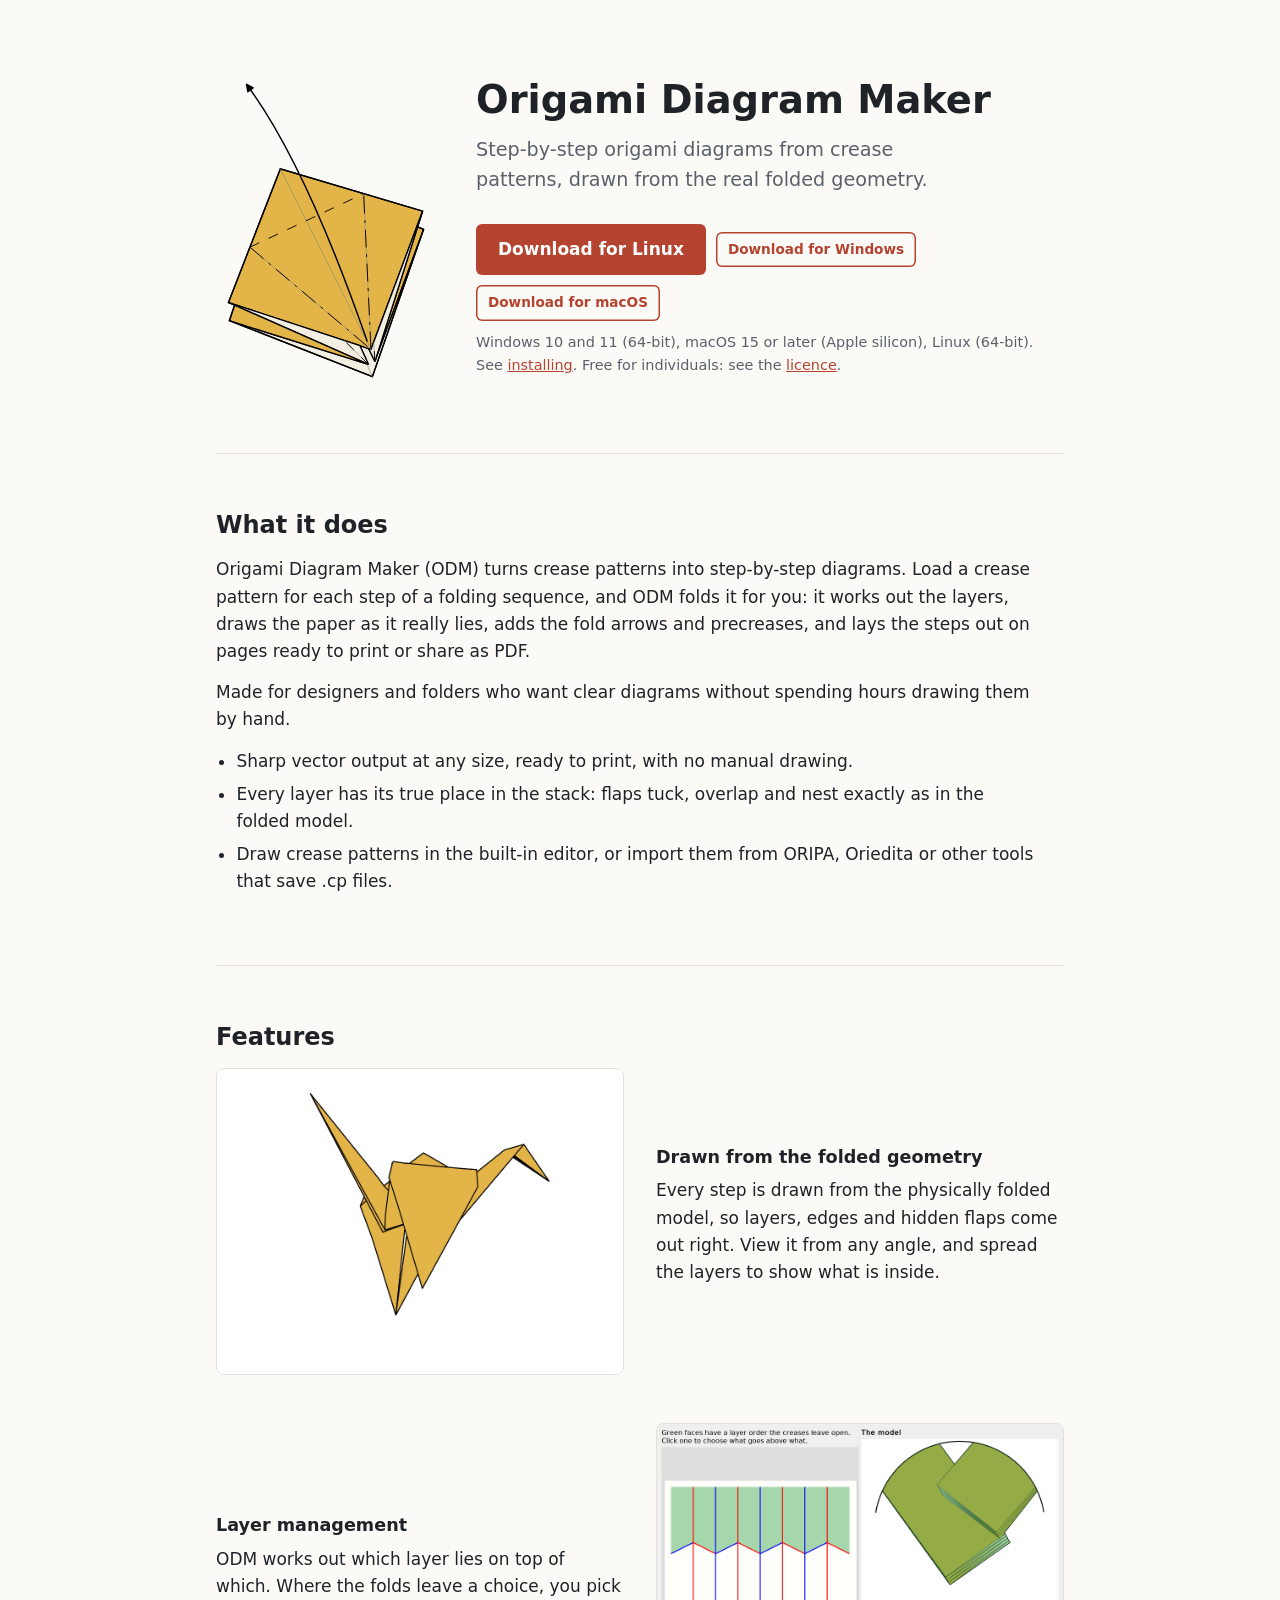
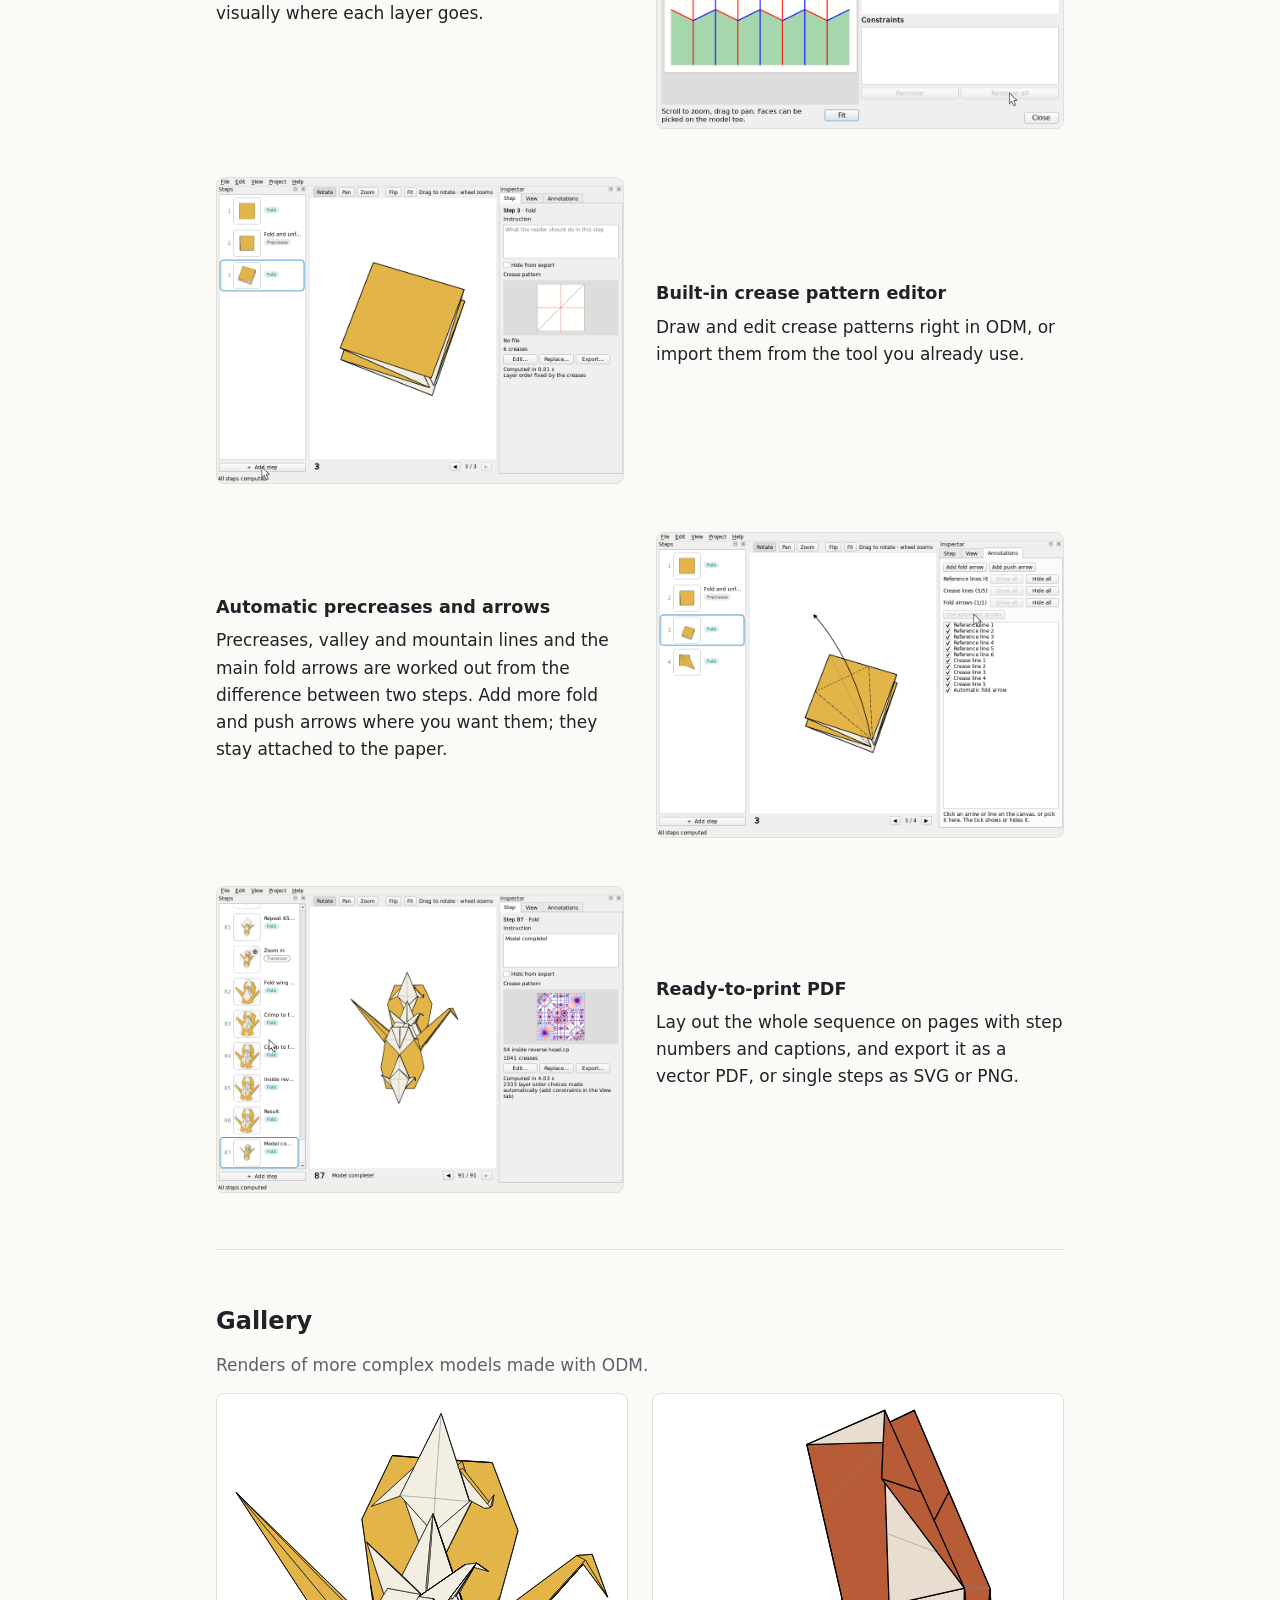
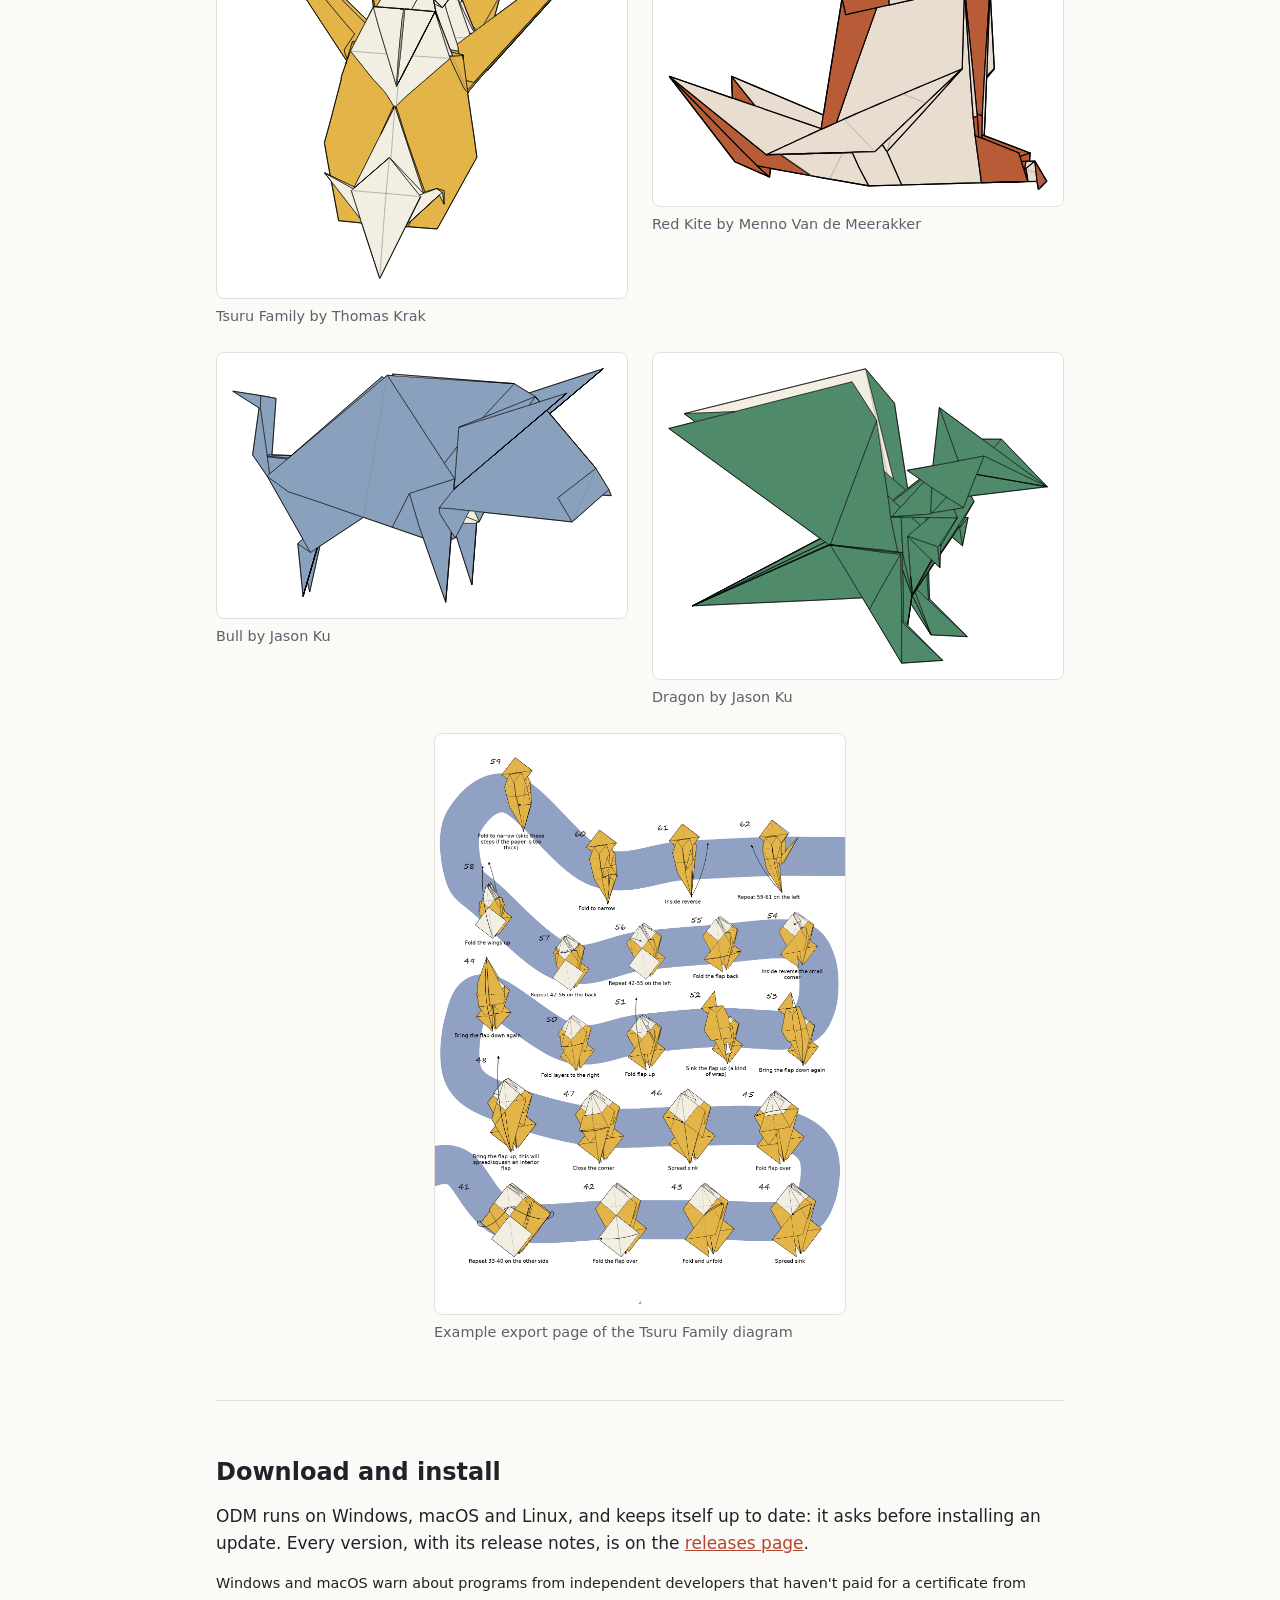
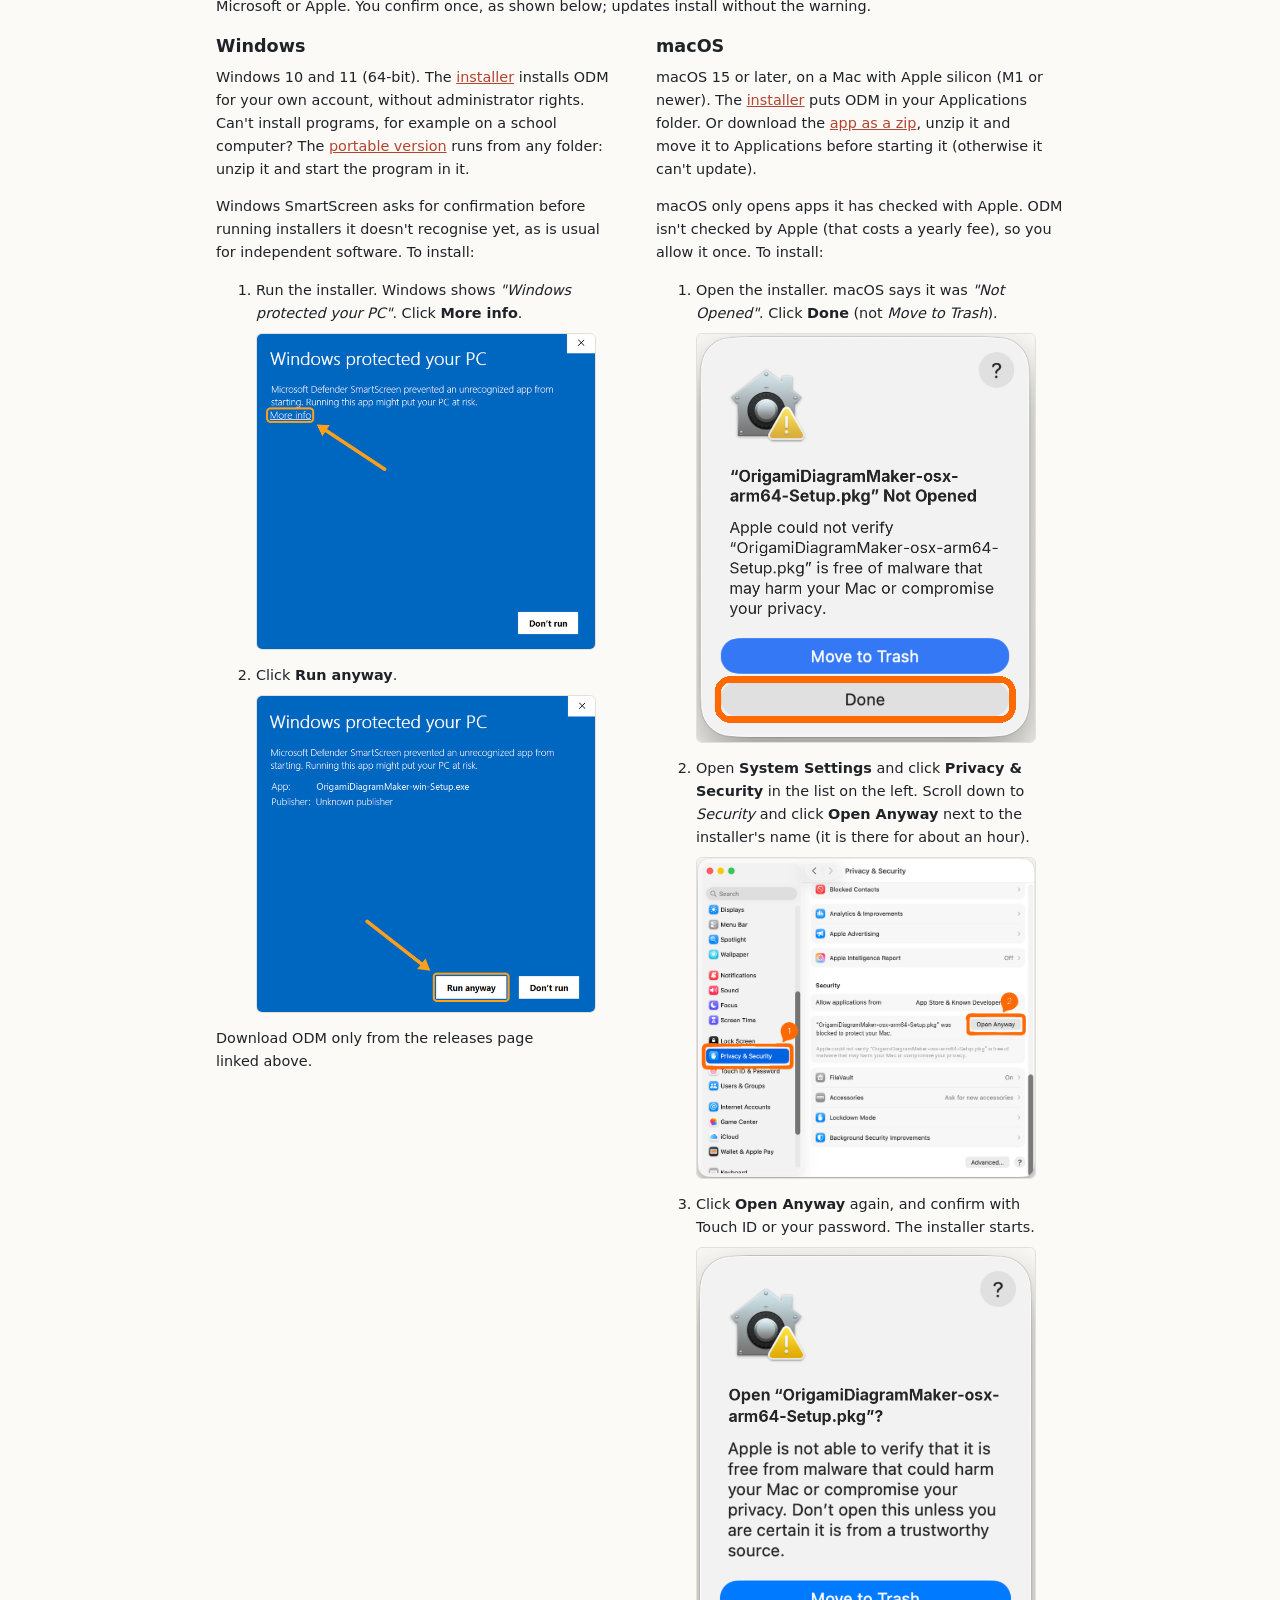
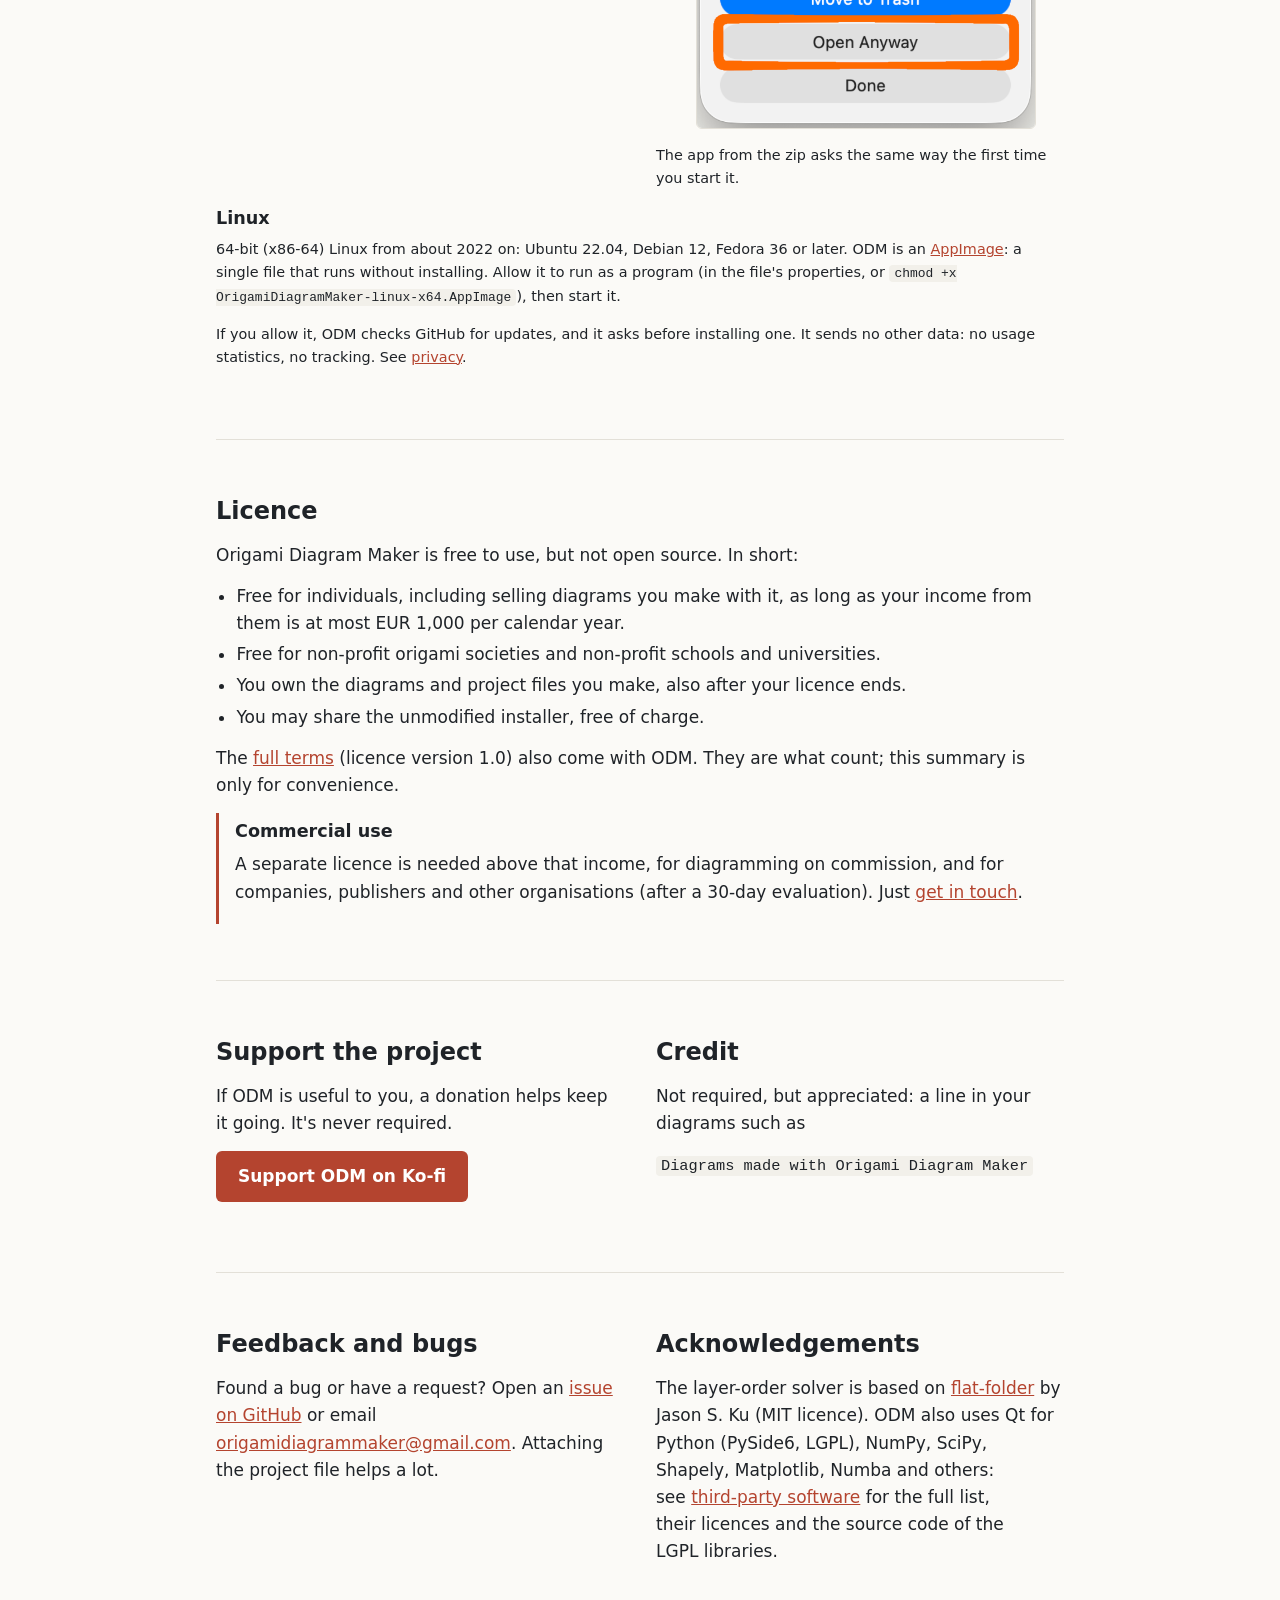
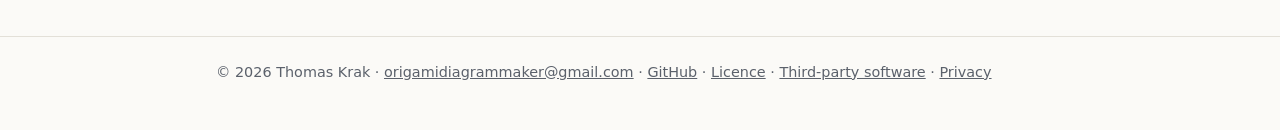
==== commit eaa05637: "Website (1.1): real macOS screenshots for the install steps instead of drawings Co-Authored-By: Clau" ====
--- a/docs/index.html
+++ b/docs/index.html
@@ -270,22 +270,21 @@
           unzip it and move it to Applications before starting it (otherwise it can't update).</p>
         <p class="small">macOS only opens apps it has checked with Apple. ODM isn't checked by
           Apple (that costs a yearly fee), so you allow it once. To install:</p>
-        <!-- Our own drawings of the dialogs (macOS 15; macOS 26 looks slightly different),
-             devtools/brand/make_macos_steps.py in the dev repository; replace with real screenshots when a tester
-             sends them. -->
+        <!-- Screenshots of the real dialogs (macOS 15), found online by the author, with the
+             installer's name put in: devtools/brand/macos_steps/ in the dev repository. -->
         <ol class="steps small">
           <li>Open the installer. macOS says it was <em>"Not Opened"</em>. Click
             <strong>Done</strong> (not <em>Move to Trash</em>).
-            <img class="shot" src="assets/macos_1_done.svg" width="560" height="540" loading="lazy"
+            <img class="shot" src="assets/macos_1_not_opened.png" width="668" height="806" loading="lazy"
               alt="The macOS message &quot;Not Opened&quot; for the installer, with the Done button marked"></li>
-          <li>Open <strong>System Settings</strong>, then <strong>Privacy &amp; Security</strong>.
-            Scroll down to <em>Security</em> and click <strong>Open Anyway</strong> next to the
+          <li>Open <strong>System Settings</strong> and click <strong>Privacy &amp; Security</strong>
+            in the list on the left. Scroll down to <em>Security</em> and click <strong>Open Anyway</strong> next to the
             installer's name (it is there for about an hour).
-            <img class="shot" src="assets/macos_2_open_anyway.svg" width="660" height="420" loading="lazy"
+            <img class="shot" src="assets/macos_2_open_anyway.png" width="814" height="771" loading="lazy"
               alt="Privacy &amp; Security in System Settings: the installer was blocked, with the Open Anyway button marked"></li>
           <li>Click <strong>Open Anyway</strong> again, and confirm with Touch ID or your password.
             The installer starts.
-            <img class="shot" src="assets/macos_3_confirm.svg" width="560" height="600" loading="lazy"
+            <img class="shot" src="assets/macos_3_open_anyway.png" width="600" height="853" loading="lazy"
               alt="The question whether to open the installer, with the Open Anyway button marked"></li>
         </ol>
         <p class="small">The app from the zip asks the same way the first time you start it.</p>
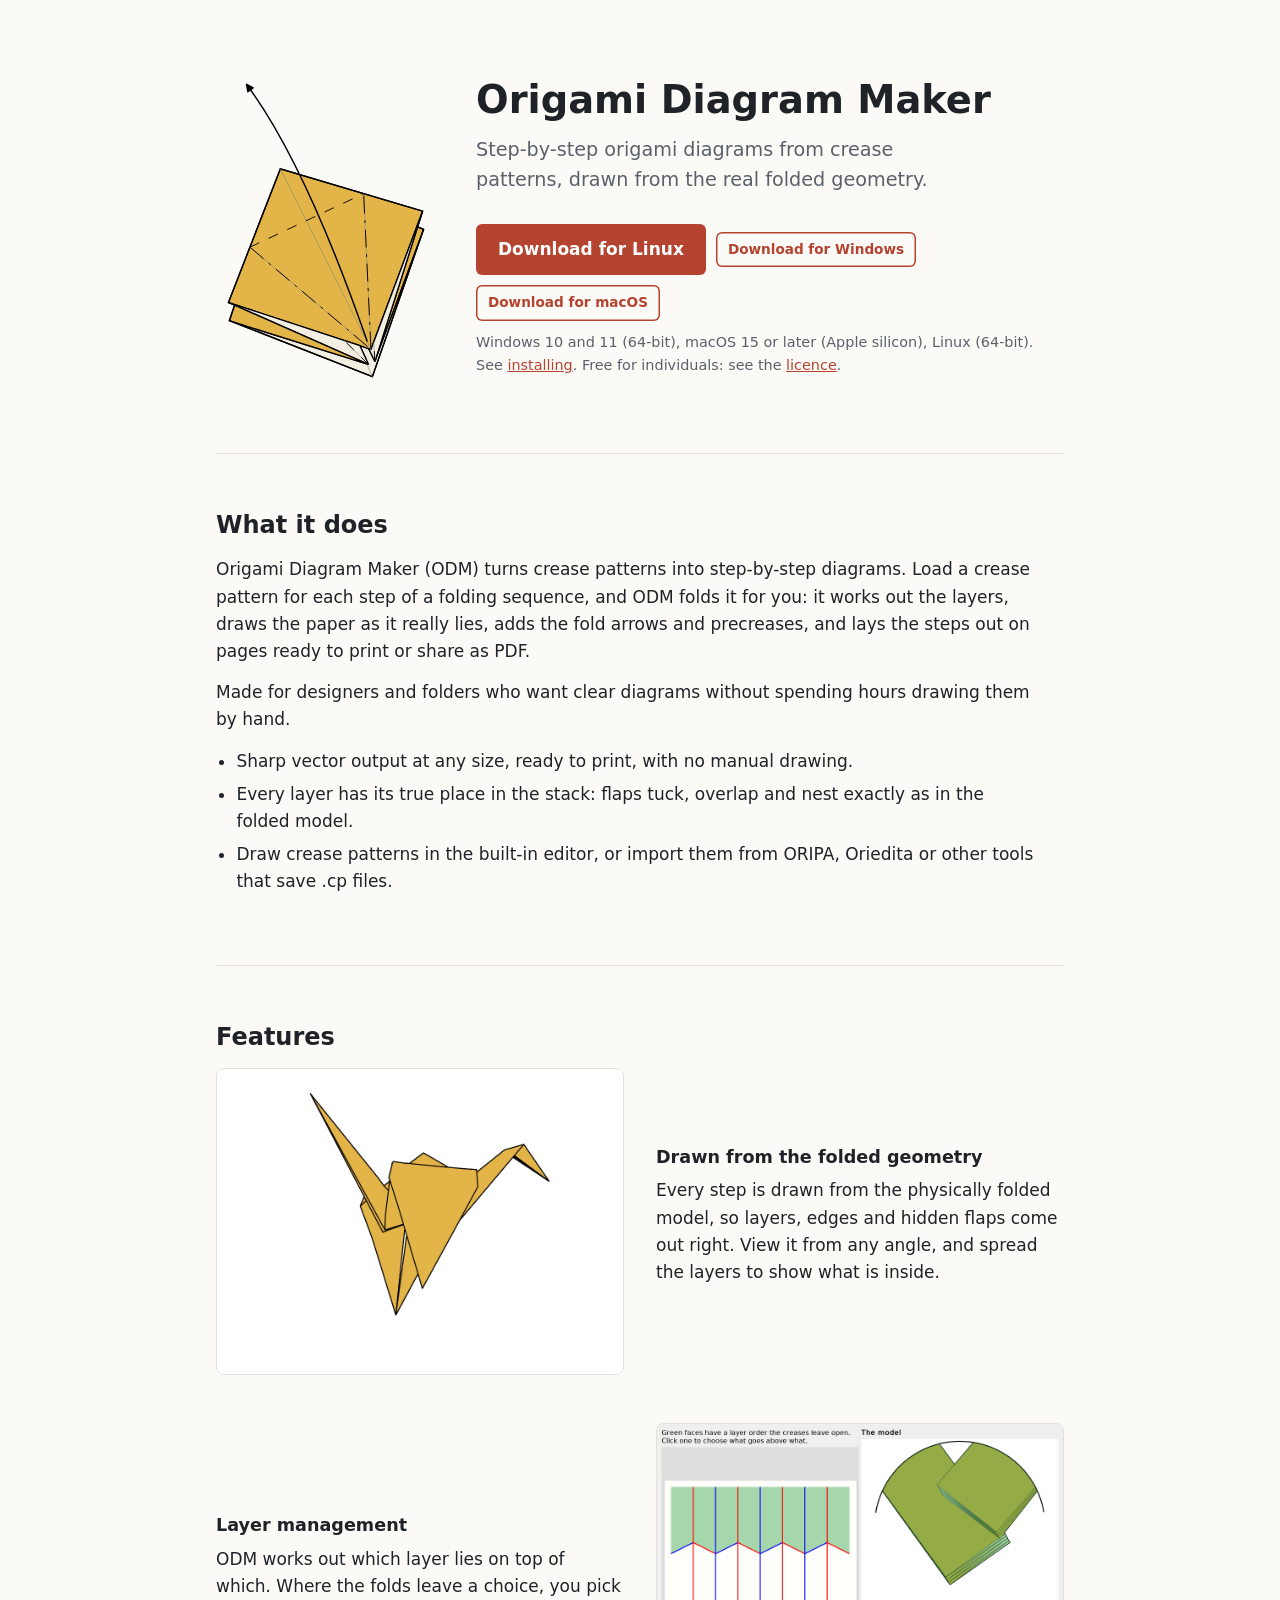
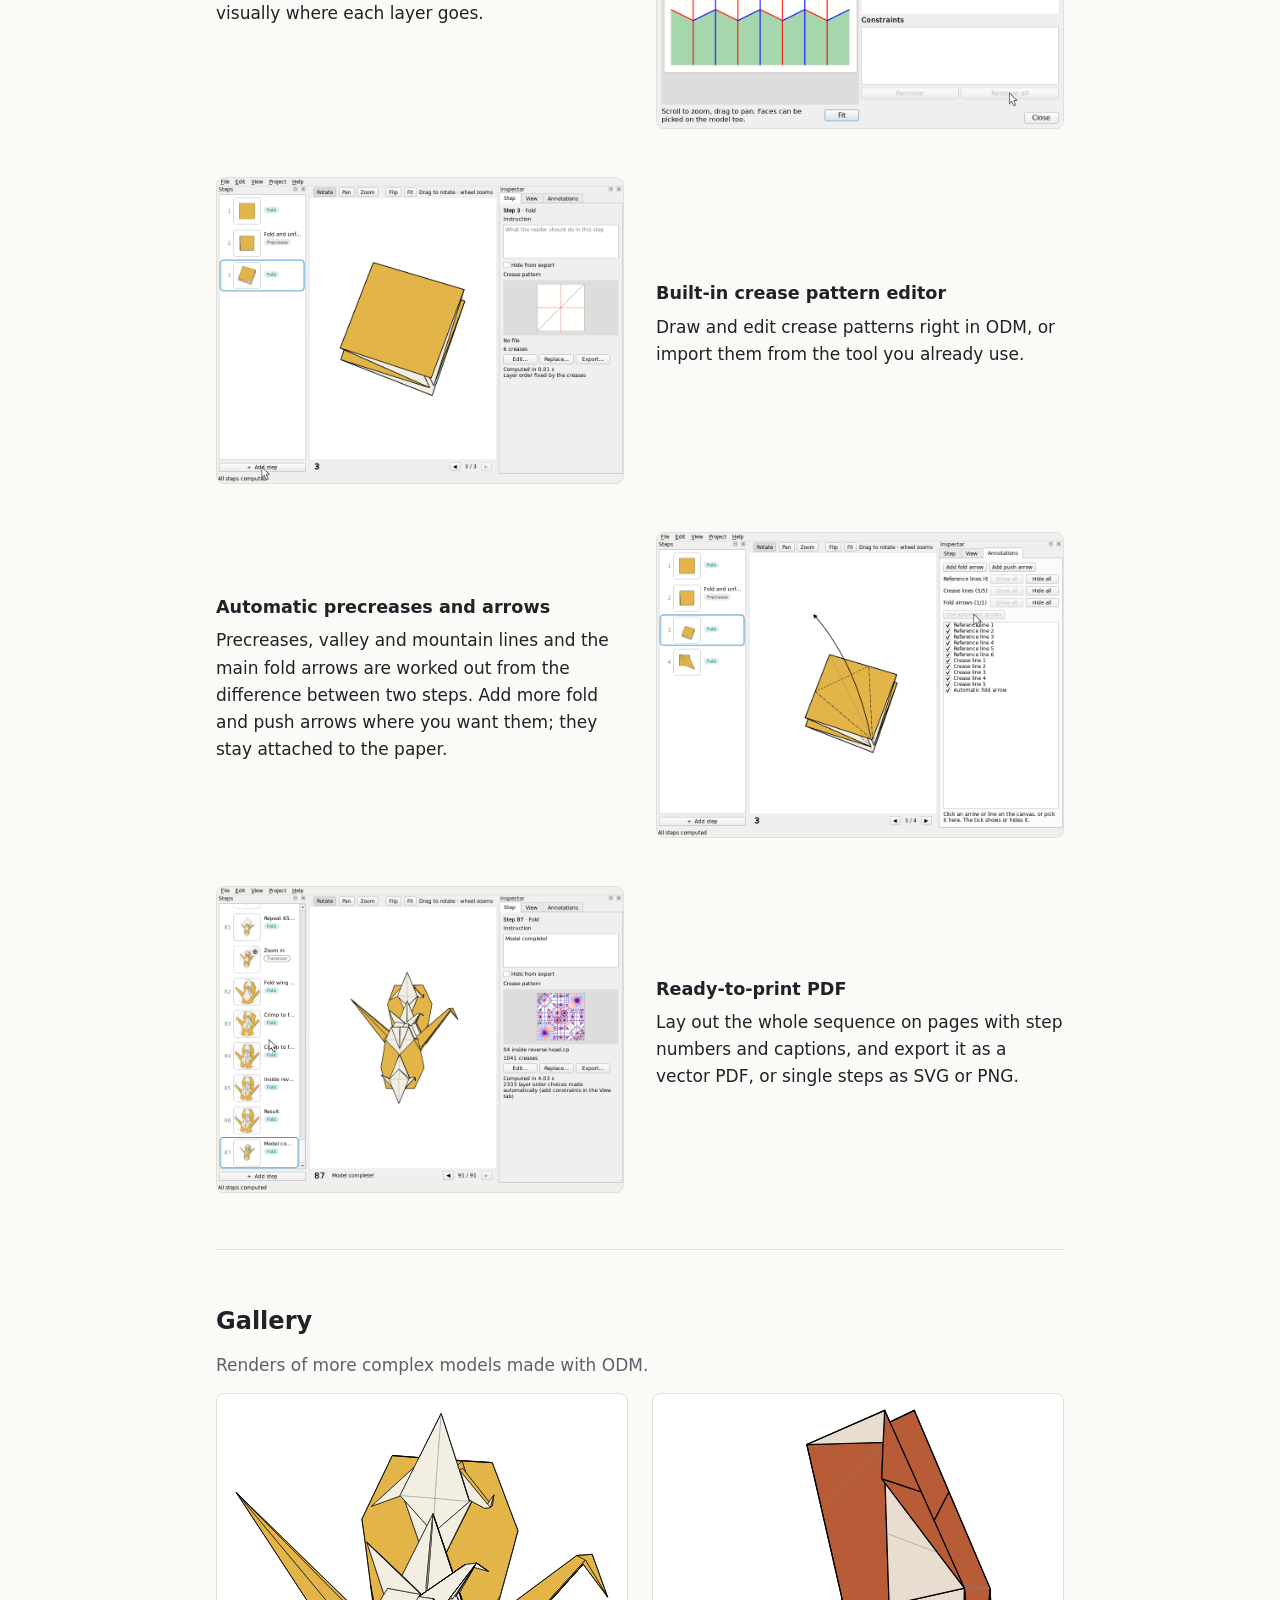
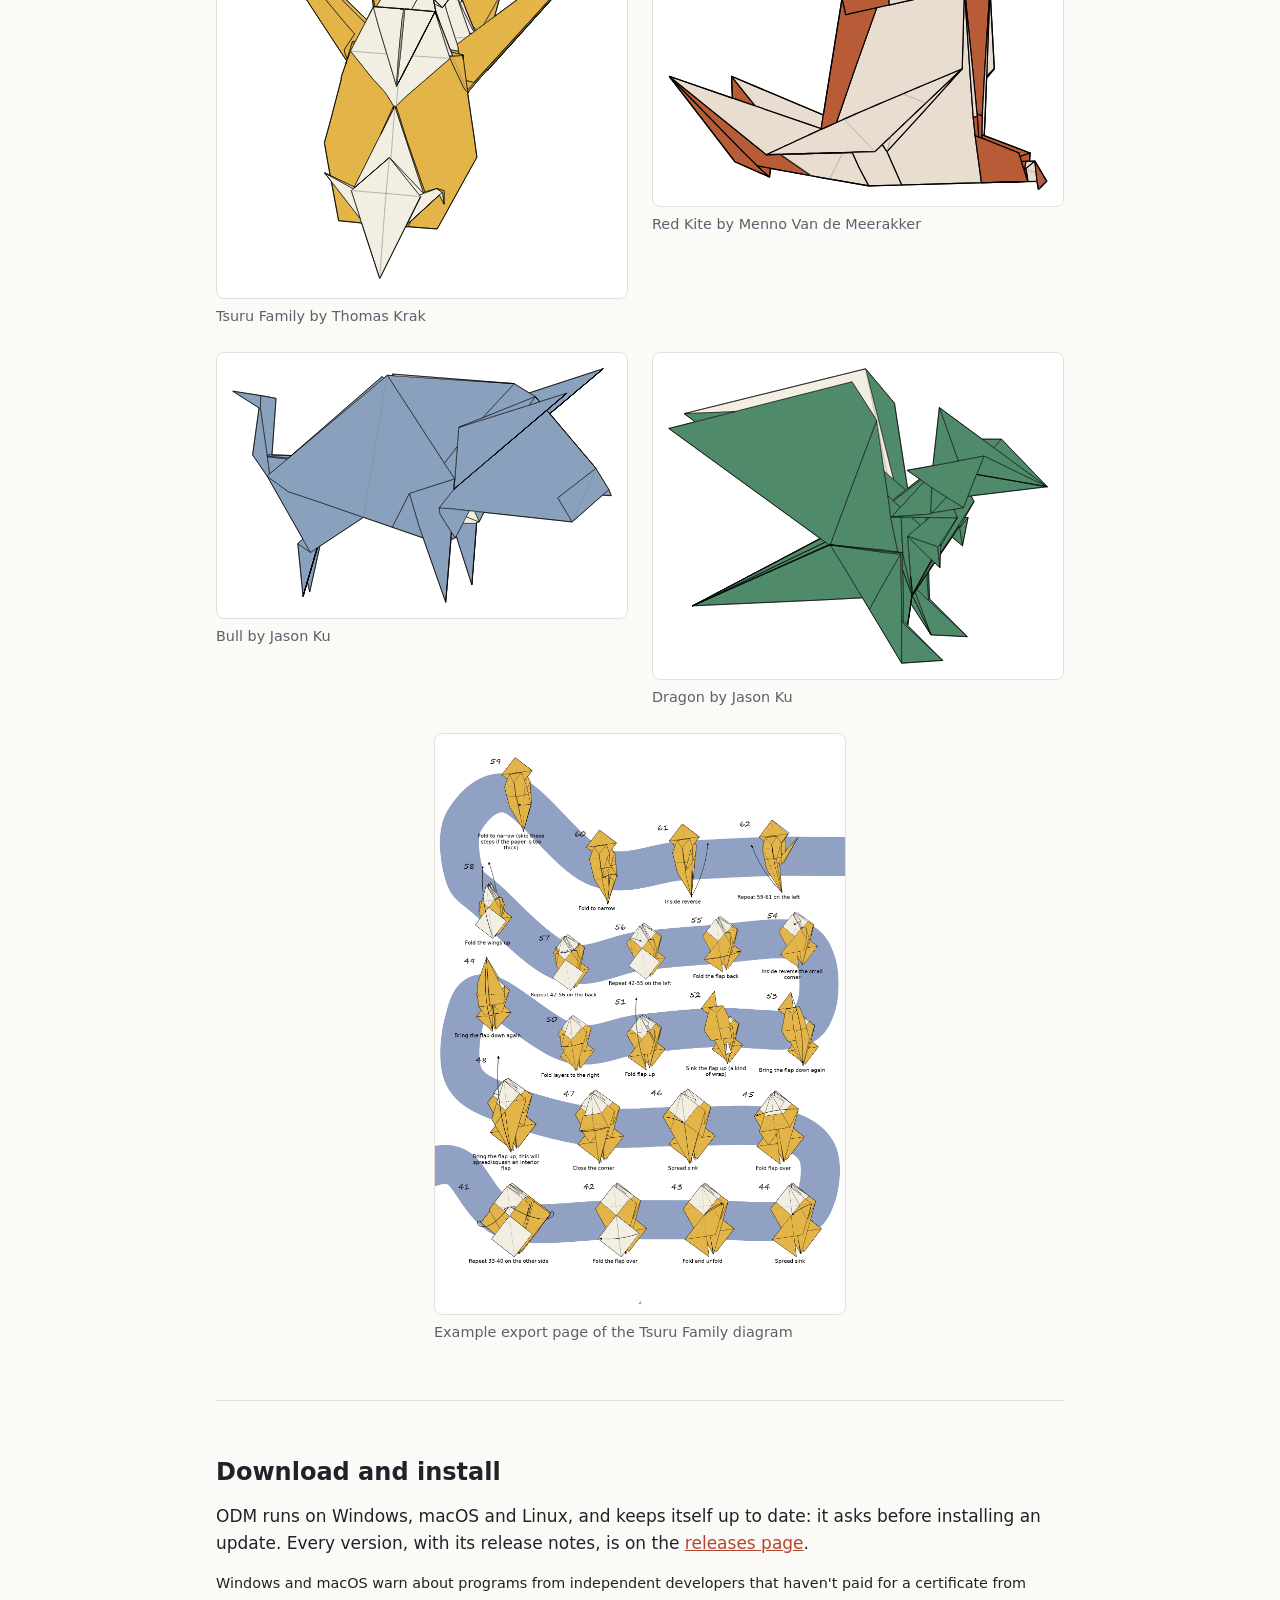
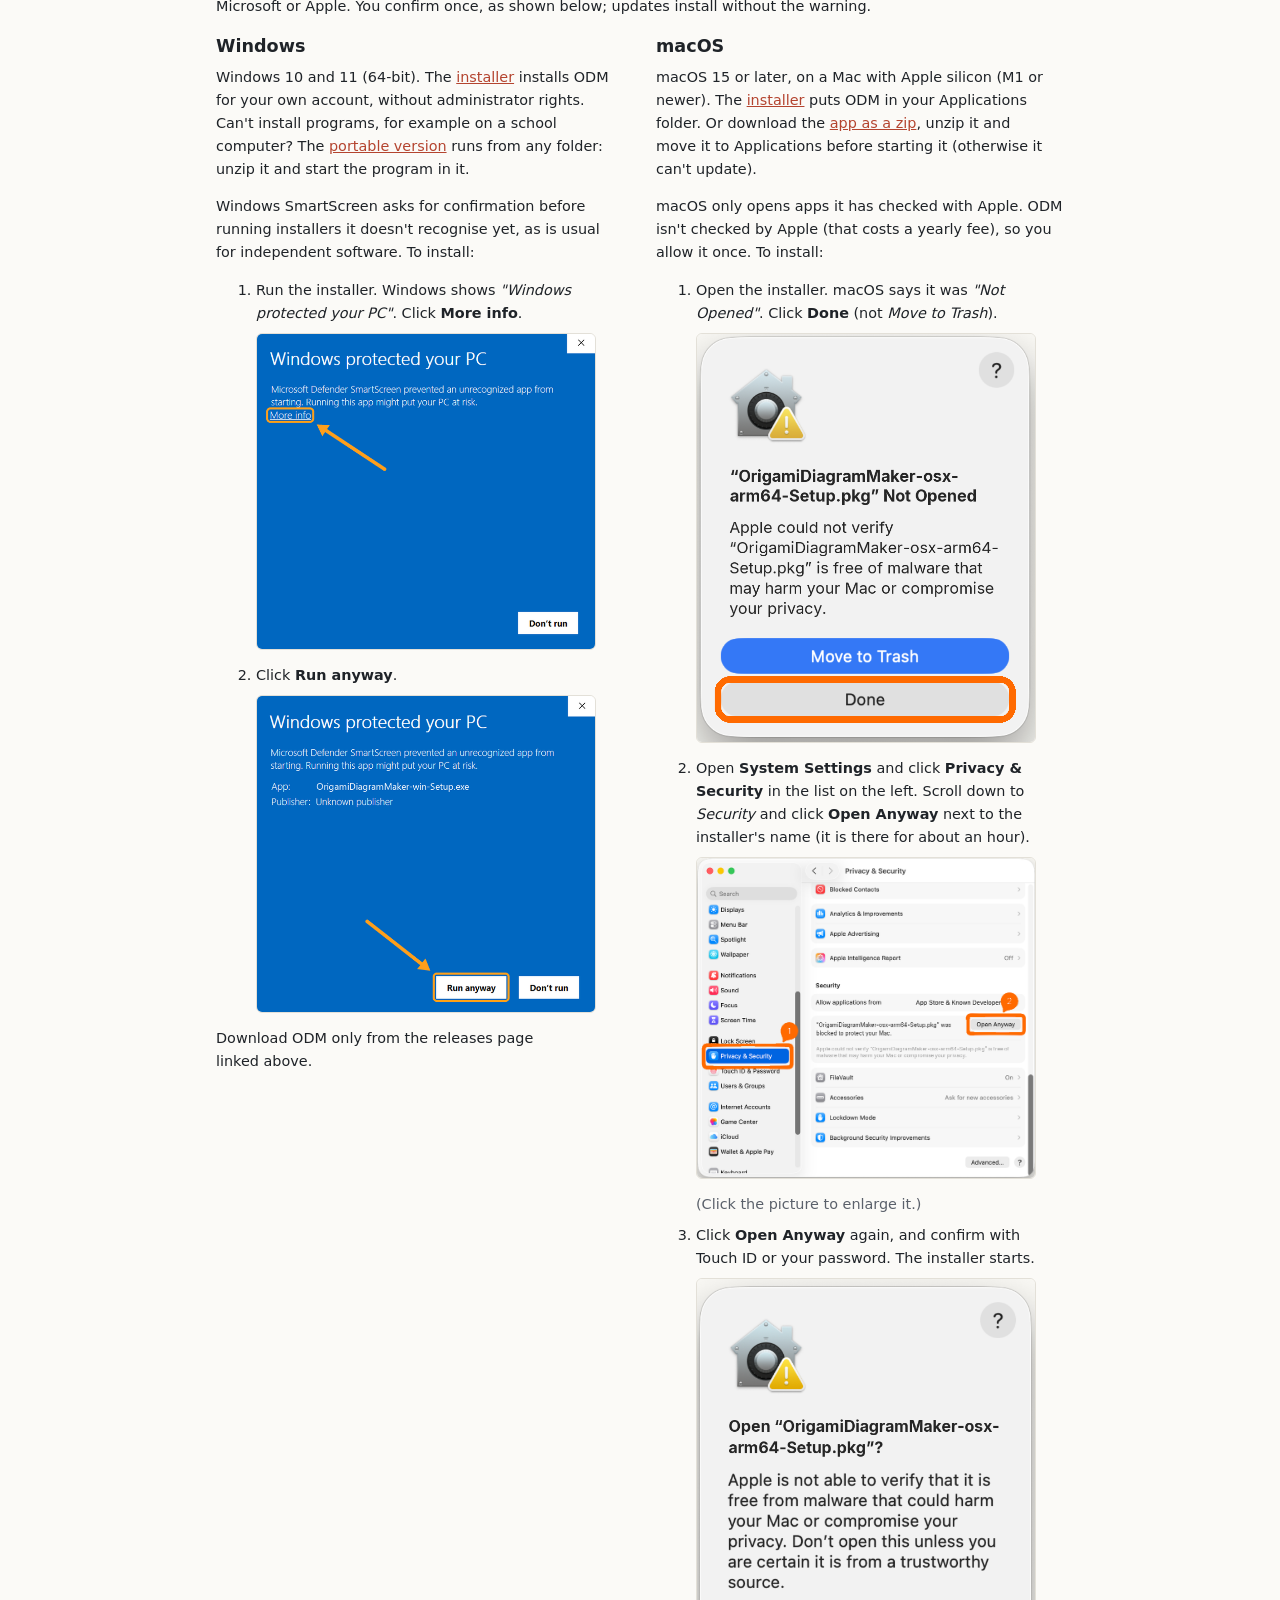
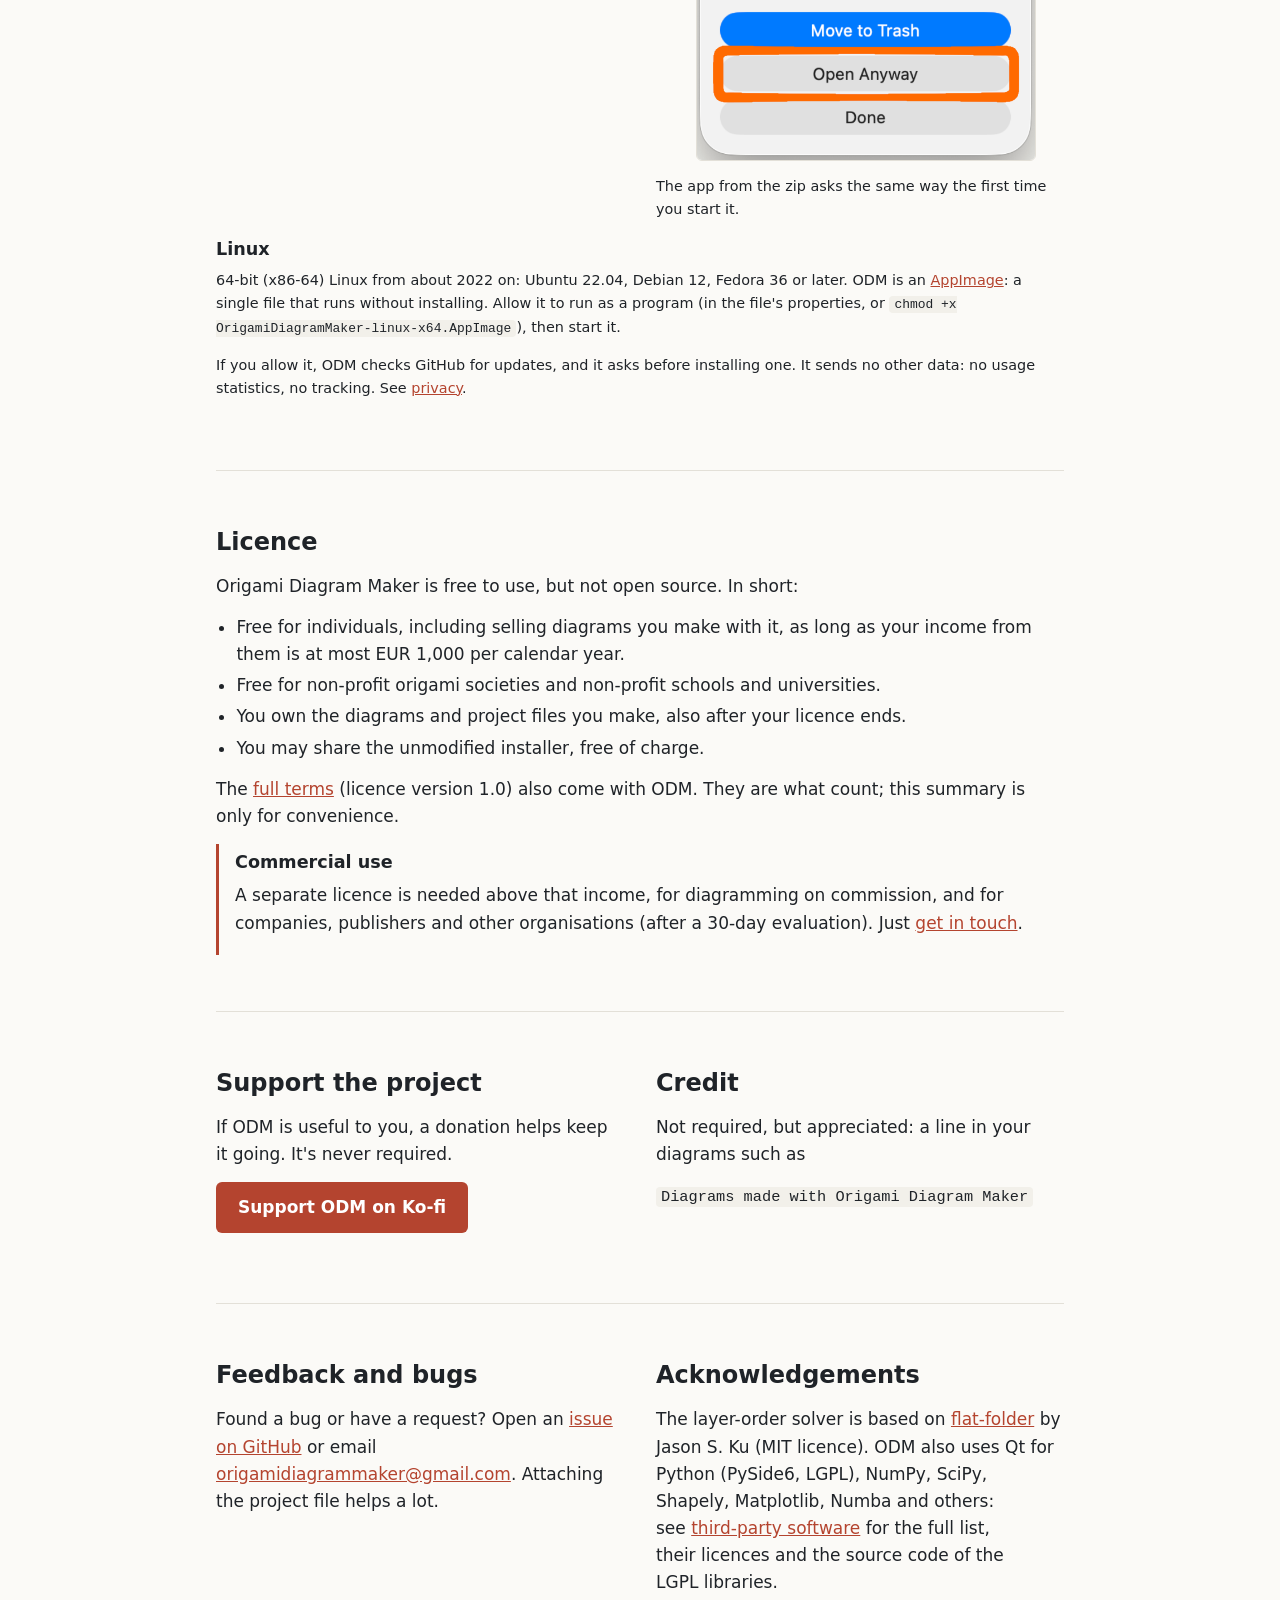
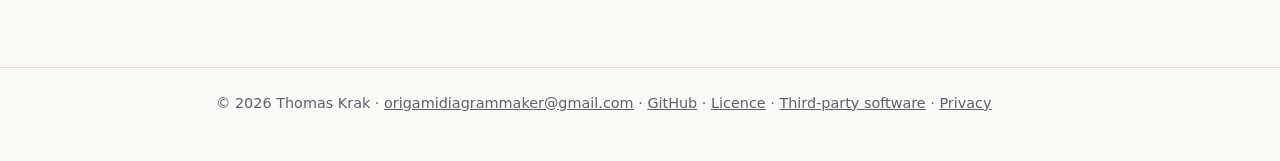
==== commit b7c73595: "Website (1.1): the System Settings screenshot opens larger on click Co-Authored-By: Claude Opus 5.5 " ====
--- a/docs/index.html
+++ b/docs/index.html
@@ -280,8 +280,10 @@
           <li>Open <strong>System Settings</strong> and click <strong>Privacy &amp; Security</strong>
             in the list on the left. Scroll down to <em>Security</em> and click <strong>Open Anyway</strong> next to the
             installer's name (it is there for about an hour).
-            <img class="shot" src="assets/macos_2_open_anyway.png" width="814" height="771" loading="lazy"
-              alt="Privacy &amp; Security in System Settings: the installer was blocked, with the Open Anyway button marked"></li>
+            <a class="zoom" href="assets/macos_2_open_anyway.png"><img class="shot" src="assets/macos_2_open_anyway.png"
+              width="814" height="771" loading="lazy"
+              alt="Privacy &amp; Security in System Settings: the installer was blocked, with the Open Anyway button marked"></a>
+            <span class="muted">(Click the picture to enlarge it.)</span></li>
           <li>Click <strong>Open Anyway</strong> again, and confirm with Touch ID or your password.
             The installer starts.
             <img class="shot" src="assets/macos_3_open_anyway.png" width="600" height="853" loading="lazy"
@@ -387,15 +389,16 @@
     }
   }
 
-  // Gallery images open larger in a dialog; a click anywhere or Esc closes it. Without
+  // Gallery images (and the macOS System Settings screenshot) open larger in a dialog; a click anywhere or Esc closes it. Without
   // scripts the links still open the image itself.
   const box = document.querySelector(".lightbox");
   document.querySelectorAll("a.zoom").forEach(a => a.addEventListener("click", e => {
     e.preventDefault();
-    const img = a.querySelector("img"), cap = a.closest("figure").querySelector("figcaption");
+    const img = a.querySelector("img"), fig = a.closest("figure");
+    const cap = fig && fig.querySelector("figcaption");
     box.querySelector("img").src = a.href;
     box.querySelector("img").alt = img.alt;
-    box.querySelector("p").textContent = cap ? cap.textContent : "";
+    box.querySelector("p").textContent = cap ? cap.textContent : fig ? "" : img.alt;
     box.showModal();
   }));
   box.addEventListener("click", () => box.close());
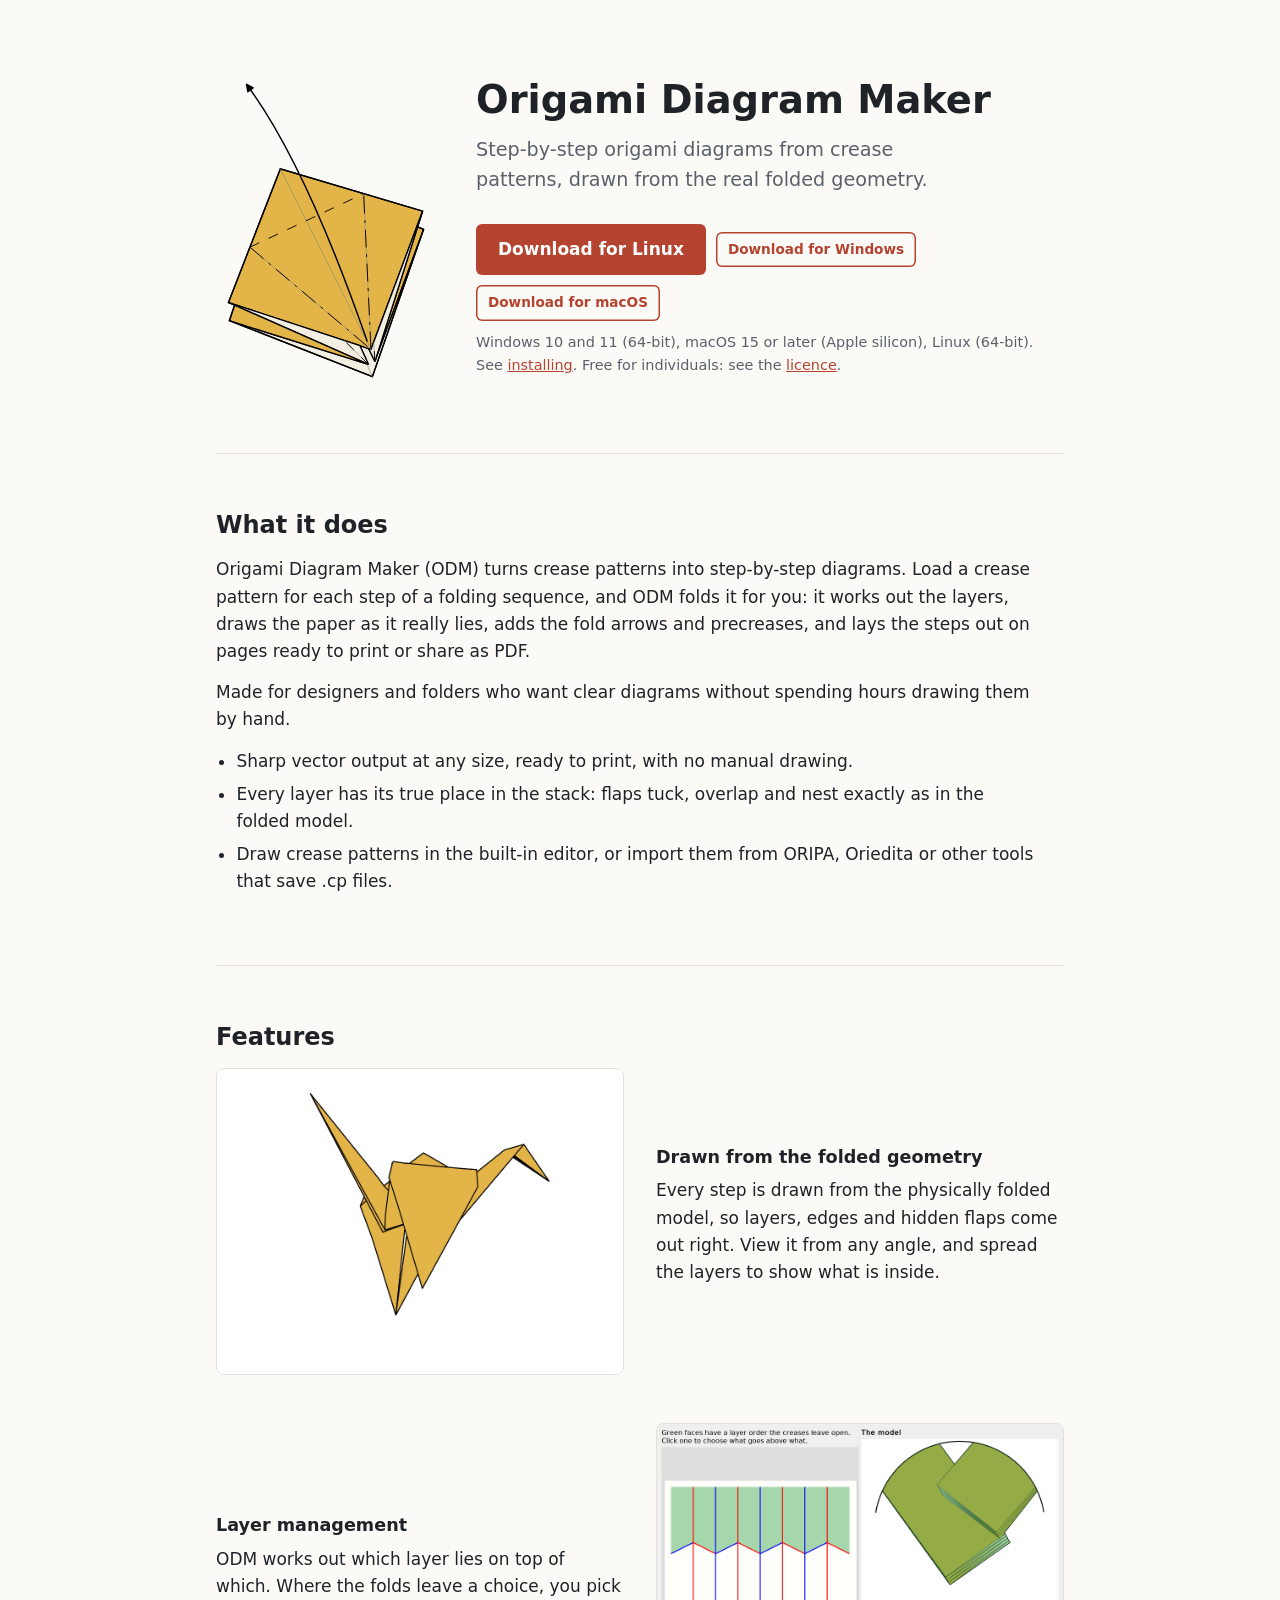
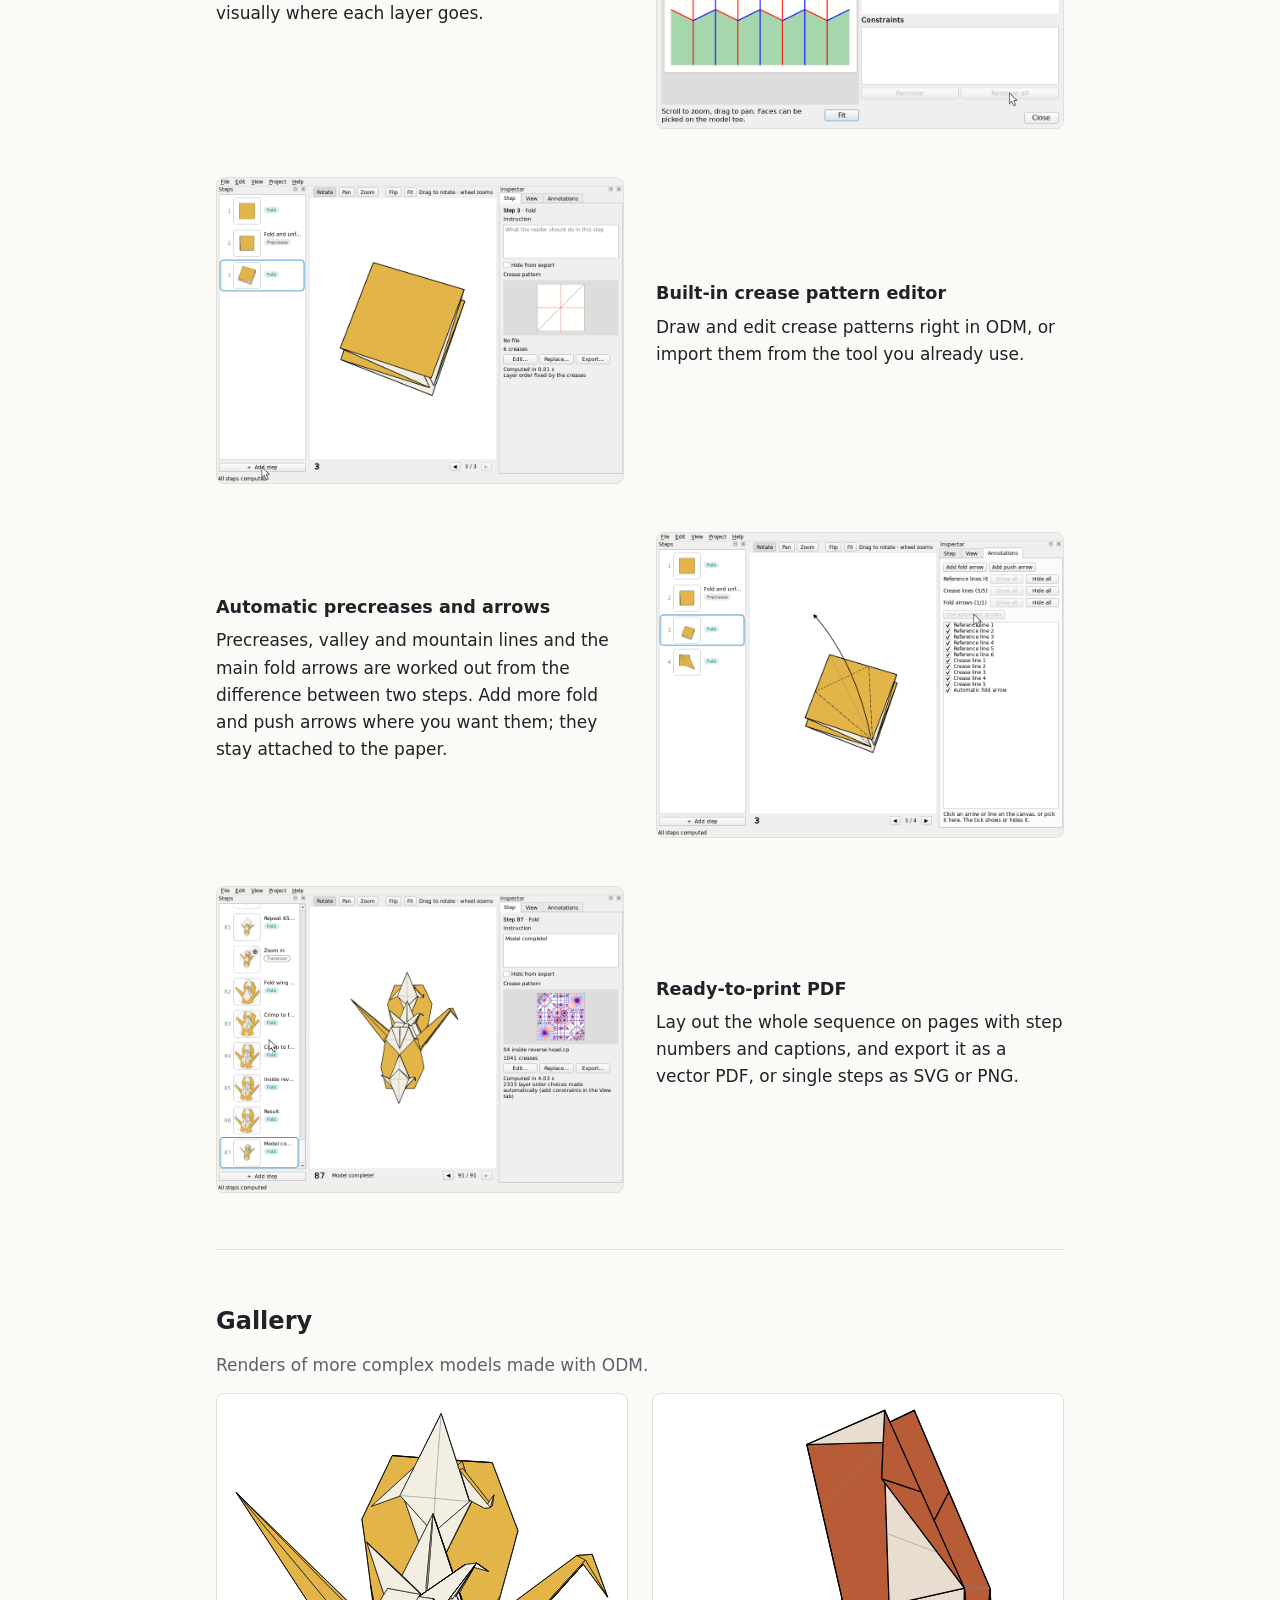
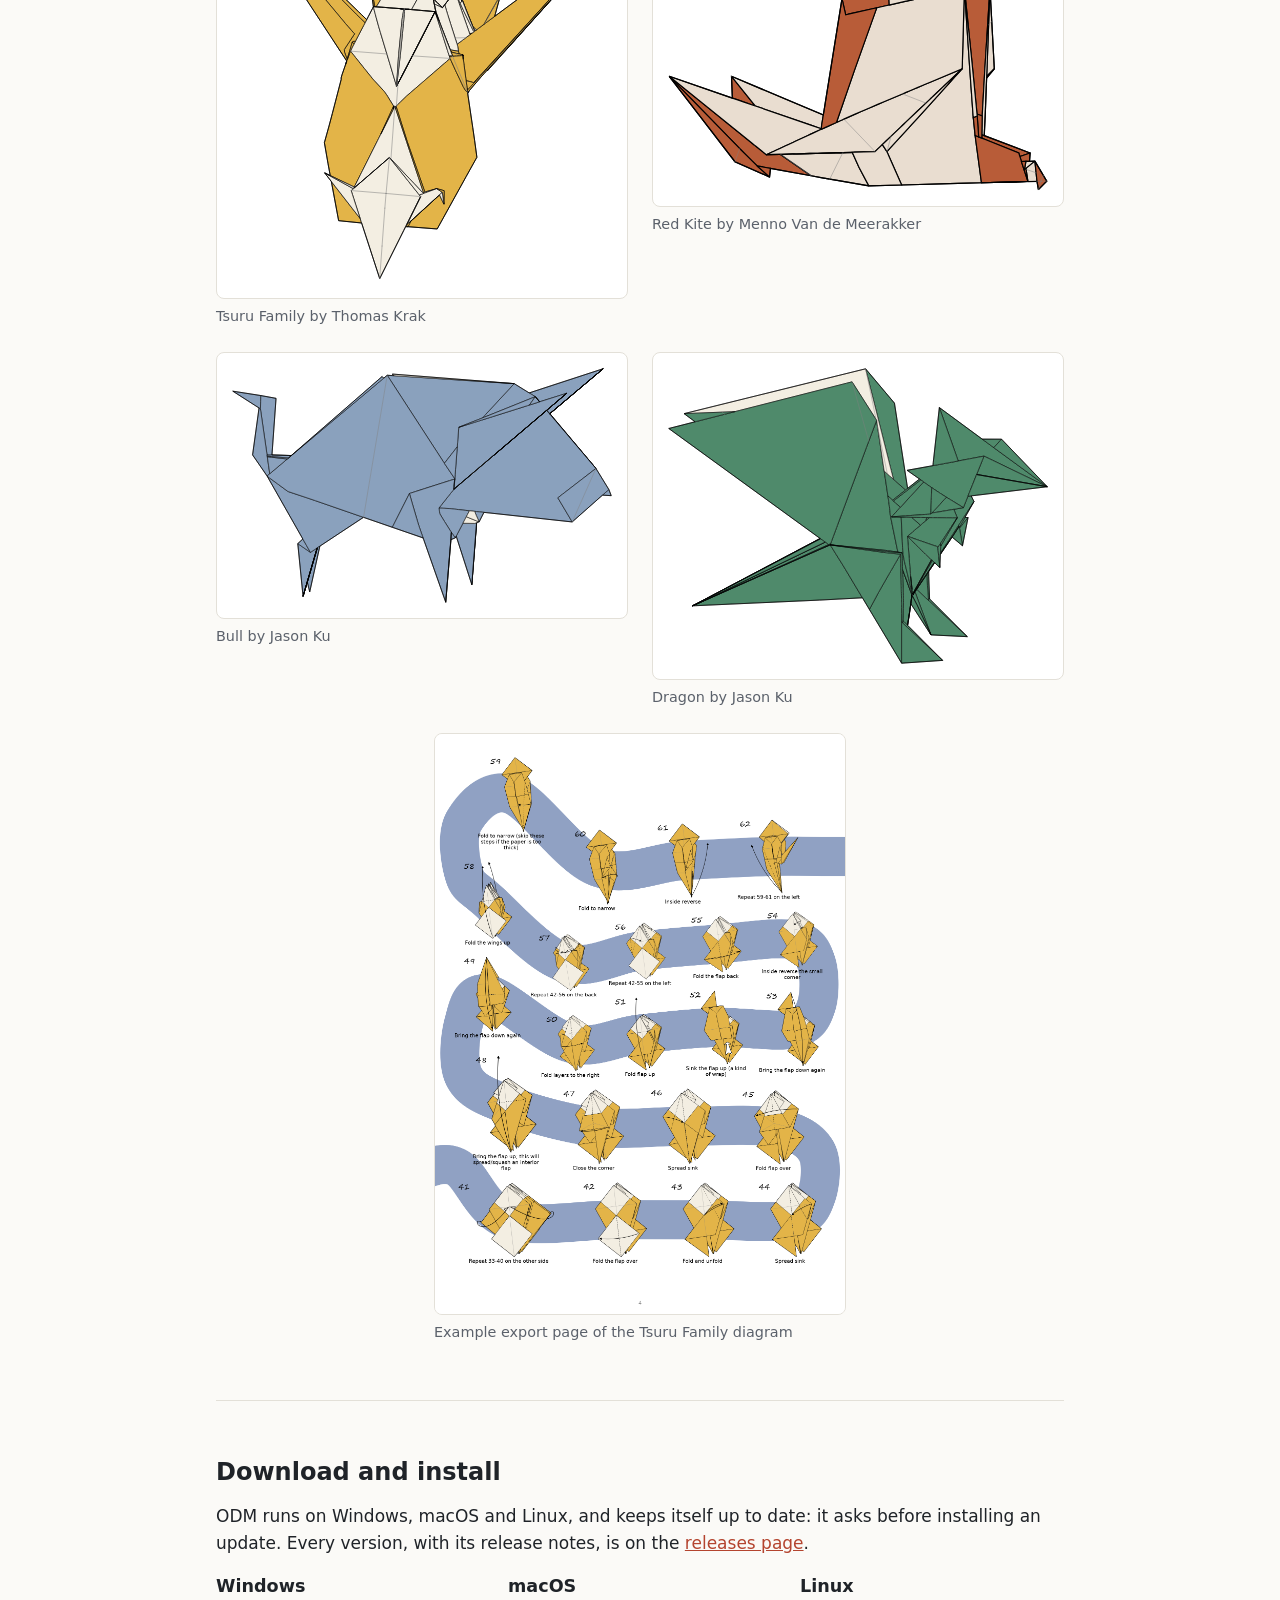
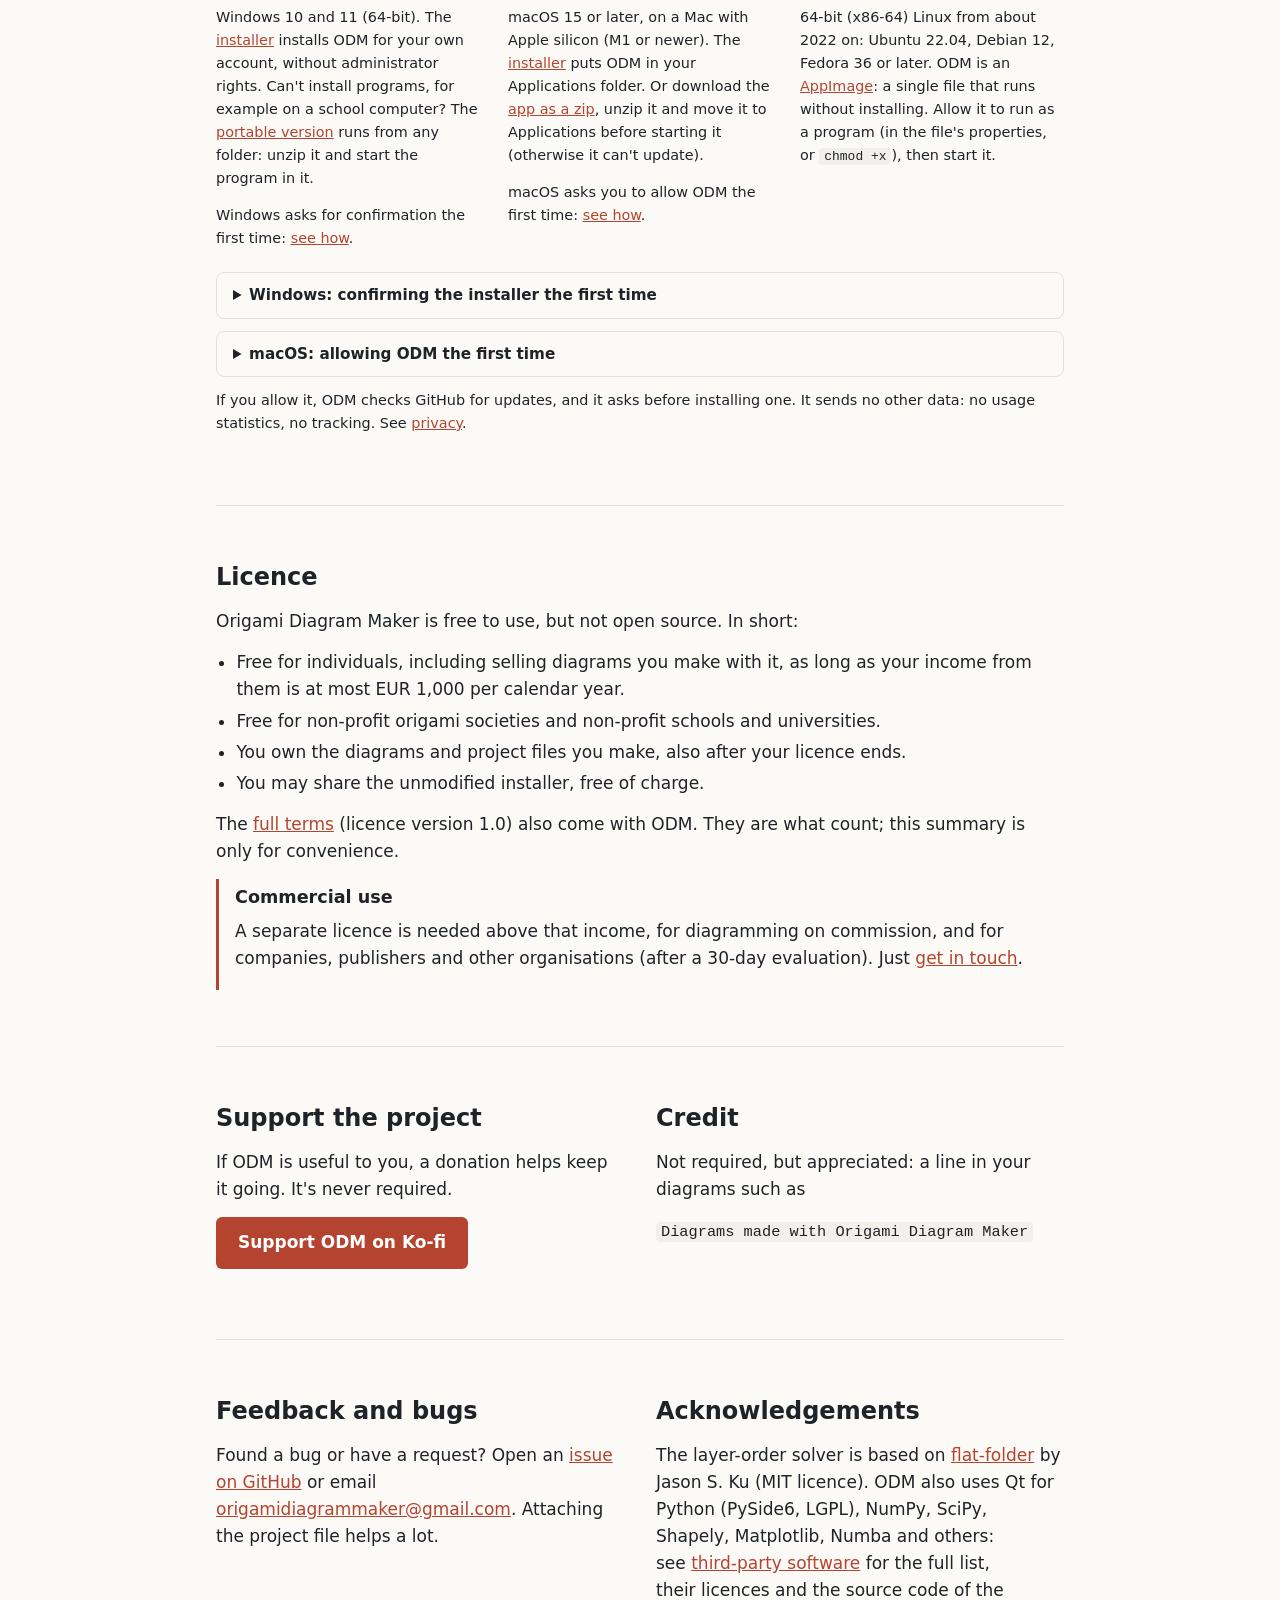
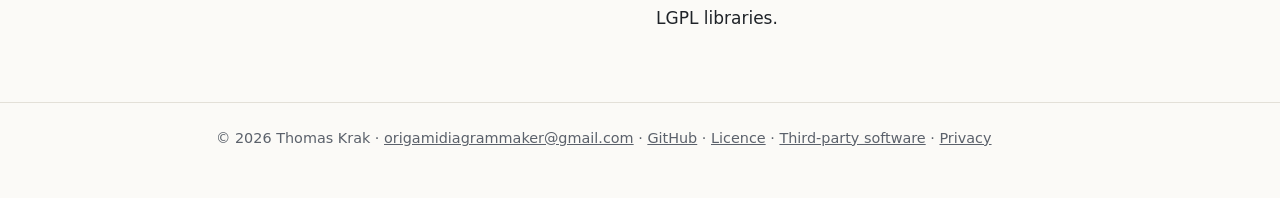
==== commit ffdef62b: "Website (1.1): install steps fold out; the three systems side by side The first-run confirmations (S" ====
--- a/docs/index.html
+++ b/docs/index.html
@@ -100,6 +100,19 @@
   .lightbox p { color: #e8e6e1; margin: 0; font-size: .95rem; text-align: center; padding: 0 16px; }
 
   .cols { display: grid; grid-template-columns: 1fr 1fr; gap: 32px; }
+  .cols3 { display: grid; grid-template-columns: repeat(3, 1fr); gap: 28px; margin-bottom: 8px; }
+  @media (max-width: 760px) { .cols3 { grid-template-columns: 1fr; gap: 8px; } }
+  /* the first-run confirmations, folded away */
+  details.install { border: 1px solid var(--line); border-radius: 8px; margin: 0 0 12px; }
+  details.install > summary { cursor: pointer; padding: 10px 16px; font-weight: 600; font-size: .95rem; }
+  details.install > summary:focus-visible { outline: 2px solid var(--accent); outline-offset: 2px; border-radius: 8px; }
+  details.install[open] > summary { border-bottom: 1px solid var(--line); }
+  details.install > :not(summary) { margin-left: 16px; margin-right: 16px; }
+  details.install > p:first-of-type { margin-top: 12px; }
+  /* the steps side by side where there is room, each with its screenshot */
+  details.install ol.steps { display: grid; grid-template-columns: repeat(auto-fit, minmax(220px, 1fr));
+                             gap: 8px 24px; padding-left: 1.2em; align-items: start; }
+  details.install ol.steps .shot { max-width: 100%; }
   @media (max-width: 640px) { .cols { grid-template-columns: 1fr; } }
   ul { padding-left: 1.2em; margin: 0 0 14px; }
   li { margin-bottom: 4px; }
@@ -236,10 +249,7 @@
     <p>ODM runs on Windows, macOS and Linux, and keeps itself up to date: it asks before
       installing an update. Every version, with its release notes, is on the
       <a href="https://github.com/origamidiagrammaker/origamidiagrammaker.github.io/releases">releases page</a>.</p>
-    <p class="small">Windows and macOS warn about programs from independent developers that
-      haven't paid for a certificate from Microsoft or Apple. You confirm once, as shown below;
-      updates install without the warning.</p>
-    <div class="cols">
+    <div class="cols3">
       <div>
         <h3>Windows</h3>
         <p class="small">Windows 10 and 11 (64-bit). The
@@ -248,18 +258,8 @@
           for example on a school computer? The
           <a href="https://github.com/origamidiagrammaker/origamidiagrammaker.github.io/releases/latest/download/OrigamiDiagramMaker-win-Portable.zip">portable version</a>
           runs from any folder: unzip it and start the program in it.</p>
-        <p class="small">Windows SmartScreen asks for confirmation before running installers
-          it doesn't recognise yet, as is usual for independent software. To install:</p>
-        <ol class="steps small">
-          <li>Run the installer. Windows shows <em>"Windows protected your PC"</em>. Click
-            <strong>More info</strong>.
-            <img class="shot" src="assets/smartscreen_1_more_info.png" width="663" height="618" loading="lazy"
-              alt="The SmartScreen warning &quot;Windows protected your PC&quot;, with the More info link marked"></li>
-          <li>Click <strong>Run anyway</strong>.
-            <img class="shot" src="assets/smartscreen_2_run_anyway.png" width="660" height="617" loading="lazy"
-              alt="The same warning after More info, showing the installer's name, with the Run anyway button marked"></li>
-        </ol>
-        <p class="small">Download ODM only from the releases page linked above.</p>
+        <p class="small">Windows asks for confirmation the first time:
+          <a href="#install-windows">see how</a>.</p>
       </div>
       <div>
         <h3>macOS</h3>
@@ -268,36 +268,61 @@
           puts ODM in your Applications folder. Or download the
           <a href="https://github.com/origamidiagrammaker/origamidiagrammaker.github.io/releases/latest/download/OrigamiDiagramMaker-osx-arm64-Portable.zip">app as a zip</a>,
           unzip it and move it to Applications before starting it (otherwise it can't update).</p>
-        <p class="small">macOS only opens apps it has checked with Apple. ODM isn't checked by
-          Apple (that costs a yearly fee), so you allow it once. To install:</p>
-        <!-- Screenshots of the real dialogs (macOS 15), found online by the author, with the
-             installer's name put in: devtools/brand/macos_steps/ in the dev repository. -->
-        <ol class="steps small">
-          <li>Open the installer. macOS says it was <em>"Not Opened"</em>. Click
-            <strong>Done</strong> (not <em>Move to Trash</em>).
-            <img class="shot" src="assets/macos_1_not_opened.png" width="668" height="806" loading="lazy"
-              alt="The macOS message &quot;Not Opened&quot; for the installer, with the Done button marked"></li>
-          <li>Open <strong>System Settings</strong> and click <strong>Privacy &amp; Security</strong>
-            in the list on the left. Scroll down to <em>Security</em> and click <strong>Open Anyway</strong> next to the
-            installer's name (it is there for about an hour).
-            <a class="zoom" href="assets/macos_2_open_anyway.png"><img class="shot" src="assets/macos_2_open_anyway.png"
-              width="814" height="771" loading="lazy"
-              alt="Privacy &amp; Security in System Settings: the installer was blocked, with the Open Anyway button marked"></a>
-            <span class="muted">(Click the picture to enlarge it.)</span></li>
-          <li>Click <strong>Open Anyway</strong> again, and confirm with Touch ID or your password.
-            The installer starts.
-            <img class="shot" src="assets/macos_3_open_anyway.png" width="600" height="853" loading="lazy"
-              alt="The question whether to open the installer, with the Open Anyway button marked"></li>
-        </ol>
-        <p class="small">The app from the zip asks the same way the first time you start it.</p>
-      </div>
-    </div>
-    <h3>Linux</h3>
-    <p class="small">64-bit (x86-64) Linux from about 2022 on: Ubuntu 22.04, Debian 12, Fedora 36 or
-      later. ODM is an
-      <a href="https://github.com/origamidiagrammaker/origamidiagrammaker.github.io/releases/latest/download/OrigamiDiagramMaker-linux-x64.AppImage">AppImage</a>:
-      a single file that runs without installing. Allow it to run as a program (in the file's
-      properties, or <code>chmod +x OrigamiDiagramMaker-linux-x64.AppImage</code>), then start it.</p>
+        <p class="small">macOS asks you to allow ODM the first time:
+          <a href="#install-macos">see how</a>.</p>
+      </div>
+      <div>
+        <h3>Linux</h3>
+        <p class="small">64-bit (x86-64) Linux from about 2022 on: Ubuntu 22.04, Debian 12, Fedora 36
+          or later. ODM is an
+          <a href="https://github.com/origamidiagrammaker/origamidiagrammaker.github.io/releases/latest/download/OrigamiDiagramMaker-linux-x64.AppImage">AppImage</a>:
+          a single file that runs without installing. Allow it to run as a program (in the file's
+          properties, or <code>chmod +x</code>), then start it.</p>
+      </div>
+    </div>
+
+    <!-- The first-run confirmations fold out (closed by default; a link to #install-windows or
+         #install-macos opens one: the script at the end). -->
+    <details class="install" id="install-windows">
+      <summary>Windows: confirming the installer the first time</summary>
+      <p class="small">Windows SmartScreen asks for confirmation before running installers it
+        doesn't recognise yet, as is usual for independent software. Updates install without it.</p>
+      <ol class="steps small">
+        <li>Run the installer. Windows shows <em>"Windows protected your PC"</em>. Click
+          <strong>More info</strong>.
+          <img class="shot" src="assets/smartscreen_1_more_info.png" width="663" height="618" loading="lazy"
+            alt="The SmartScreen warning &quot;Windows protected your PC&quot;, with the More info link marked"></li>
+        <li>Click <strong>Run anyway</strong>.
+          <img class="shot" src="assets/smartscreen_2_run_anyway.png" width="660" height="617" loading="lazy"
+            alt="The same warning after More info, showing the installer's name, with the Run anyway button marked"></li>
+      </ol>
+      <p class="small">Download ODM only from the releases page linked above.</p>
+    </details>
+    <details class="install" id="install-macos">
+      <summary>macOS: allowing ODM the first time</summary>
+      <p class="small">macOS only opens apps it has checked with Apple. ODM isn't checked by
+        Apple (that costs a yearly fee), so you allow it once. Updates install without asking.</p>
+      <!-- Screenshots of the real dialogs (macOS 15), found online by the author, with the
+           installer's name put in: devtools/brand/macos_steps/ in the dev repository. -->
+      <ol class="steps small">
+        <li>Open the installer. macOS says it was <em>"Not Opened"</em>. Click
+          <strong>Done</strong> (not <em>Move to Trash</em>).
+          <img class="shot" src="assets/macos_1_not_opened.png" width="668" height="806" loading="lazy"
+            alt="The macOS message &quot;Not Opened&quot; for the installer, with the Done button marked"></li>
+        <li>Open <strong>System Settings</strong> and click <strong>Privacy &amp; Security</strong>
+          in the list on the left. Scroll down to <em>Security</em> and click <strong>Open Anyway</strong>
+          next to the installer's name (it is there for about an hour).
+          <a class="zoom" href="assets/macos_2_open_anyway.png"><img class="shot" src="assets/macos_2_open_anyway.png"
+            width="814" height="771" loading="lazy"
+            alt="Privacy &amp; Security in System Settings: the installer was blocked, with the Open Anyway button marked"></a>
+          <span class="muted">(Click the picture to enlarge it.)</span></li>
+        <li>Click <strong>Open Anyway</strong> again, and confirm with Touch ID or your password.
+          The installer starts.
+          <img class="shot" src="assets/macos_3_open_anyway.png" width="600" height="853" loading="lazy"
+            alt="The question whether to open the installer, with the Open Anyway button marked"></li>
+      </ol>
+      <p class="small">The app from the zip asks the same way the first time you start it.</p>
+    </details>
     <p class="small">If you allow it, ODM checks GitHub for updates, and it asks before
       installing one. It sends no other data: no usage statistics, no tracking. See
       <a href="privacy.html">privacy</a>.</p>
@@ -389,6 +414,15 @@
     }
   }
 
+  // A link to a folded-away part (#install-windows, #install-macos) opens it, also when the
+  // page is opened at that address (e.g. from release notes).
+  const unfold = () => {
+    const d = location.hash.length > 1 && document.getElementById(location.hash.slice(1));
+    if (d && d.tagName === "DETAILS" && !d.open) { d.open = true; d.scrollIntoView(); }
+  };
+  addEventListener("hashchange", unfold);
+  unfold();
+
   // Gallery images (and the macOS System Settings screenshot) open larger in a dialog; a click anywhere or Esc closes it. Without
   // scripts the links still open the image itself.
   const box = document.querySelector(".lightbox");
